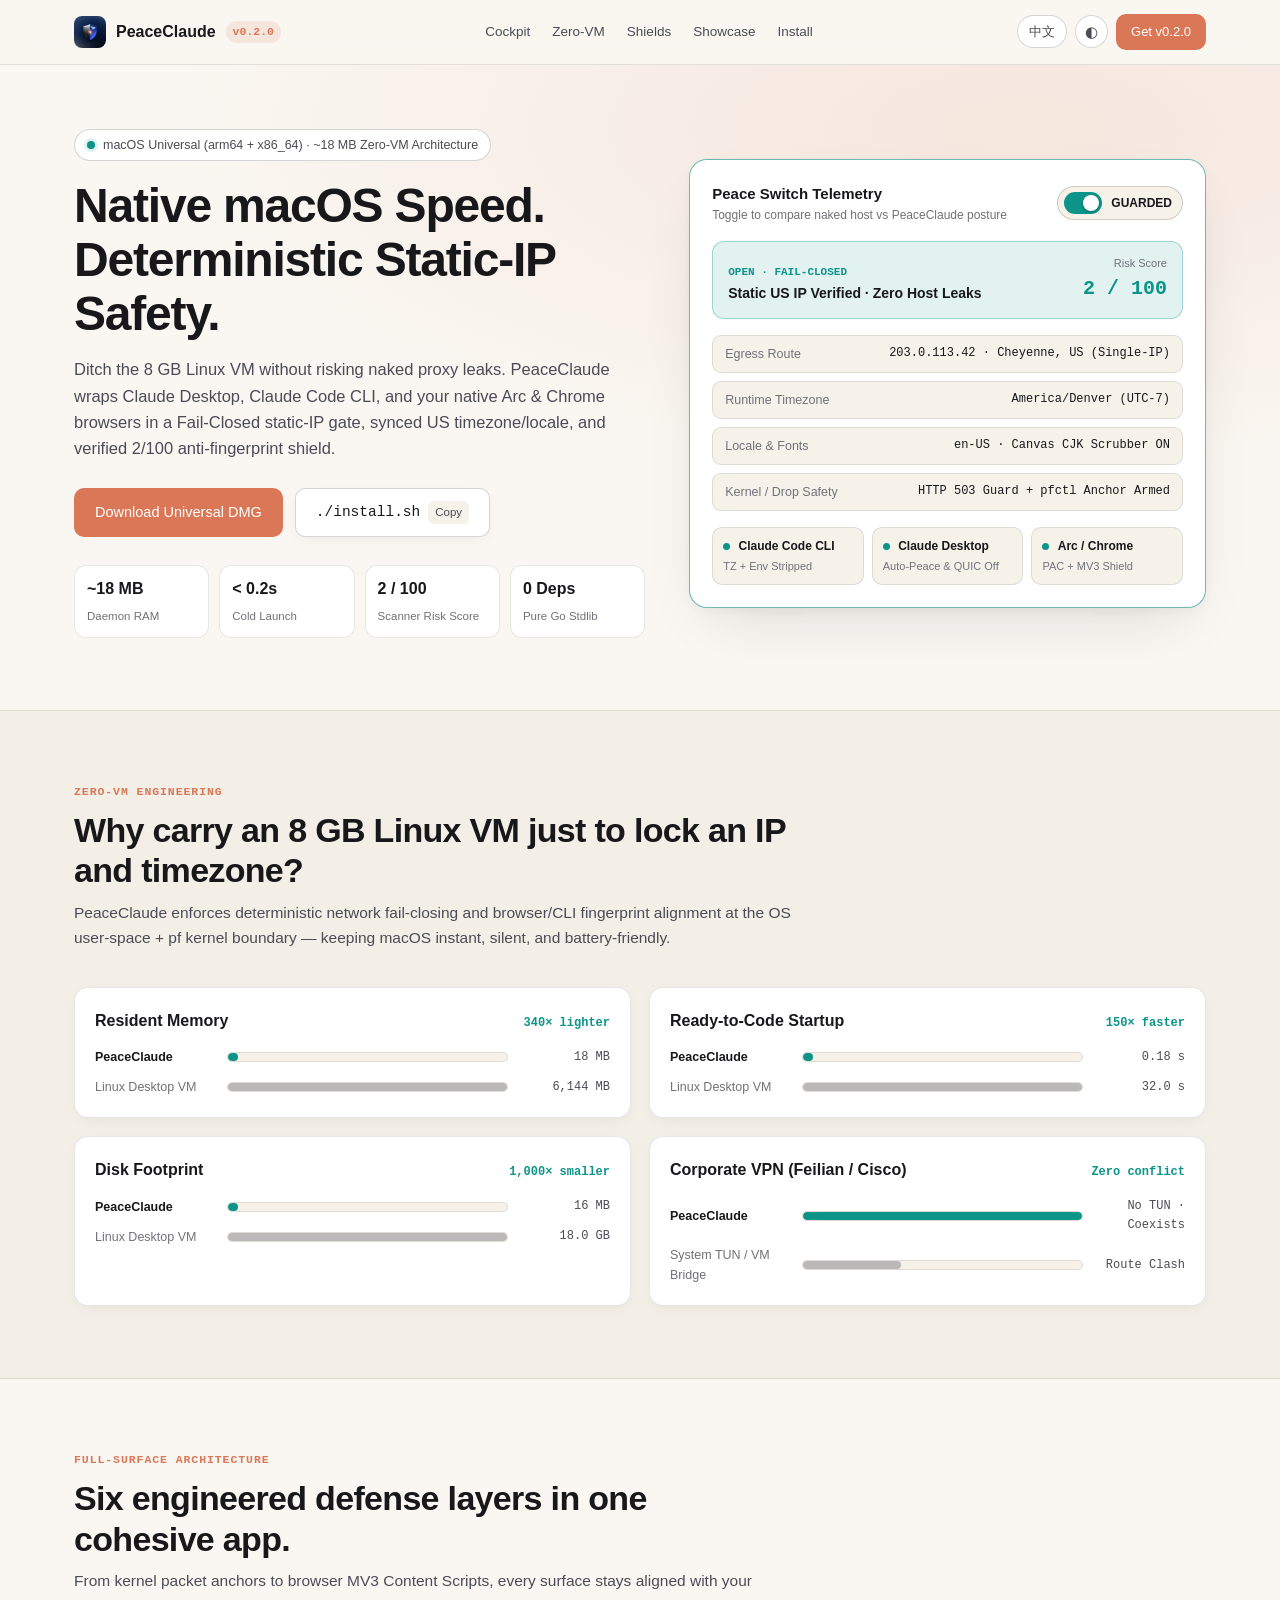
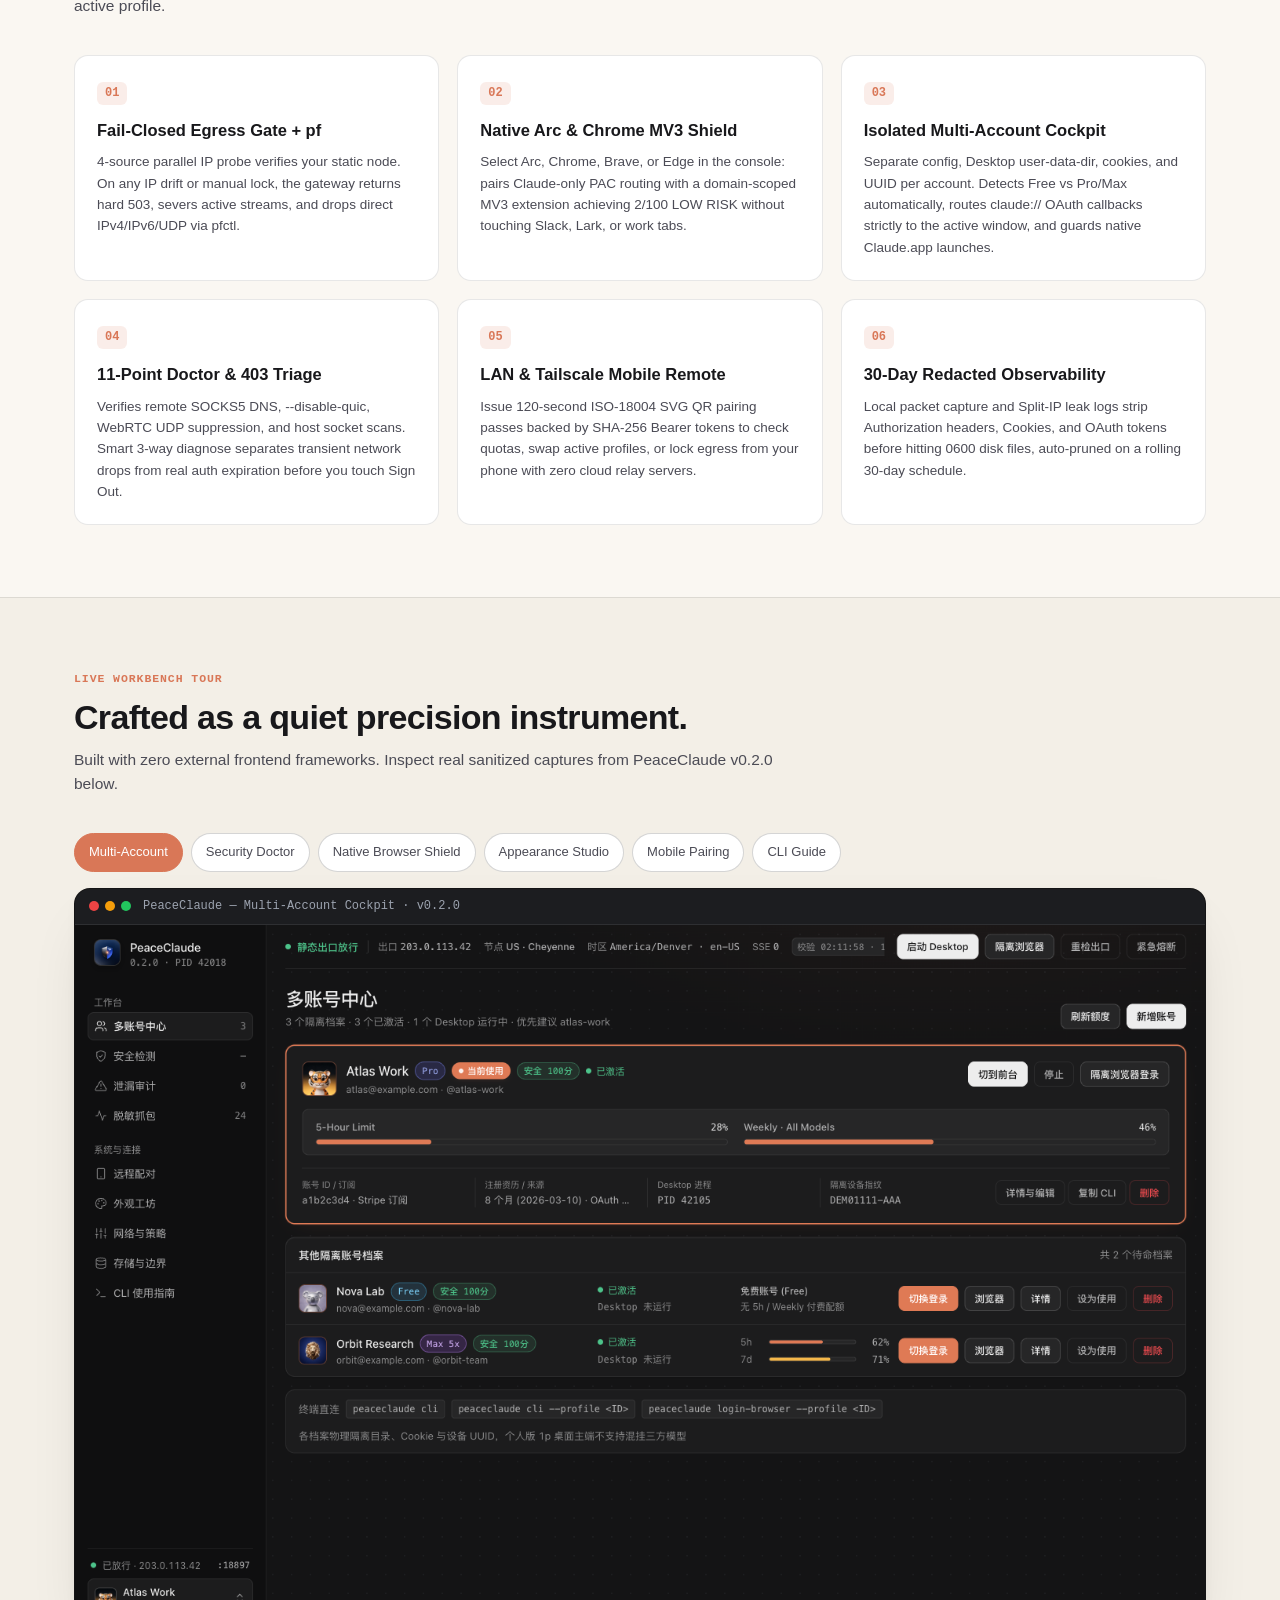
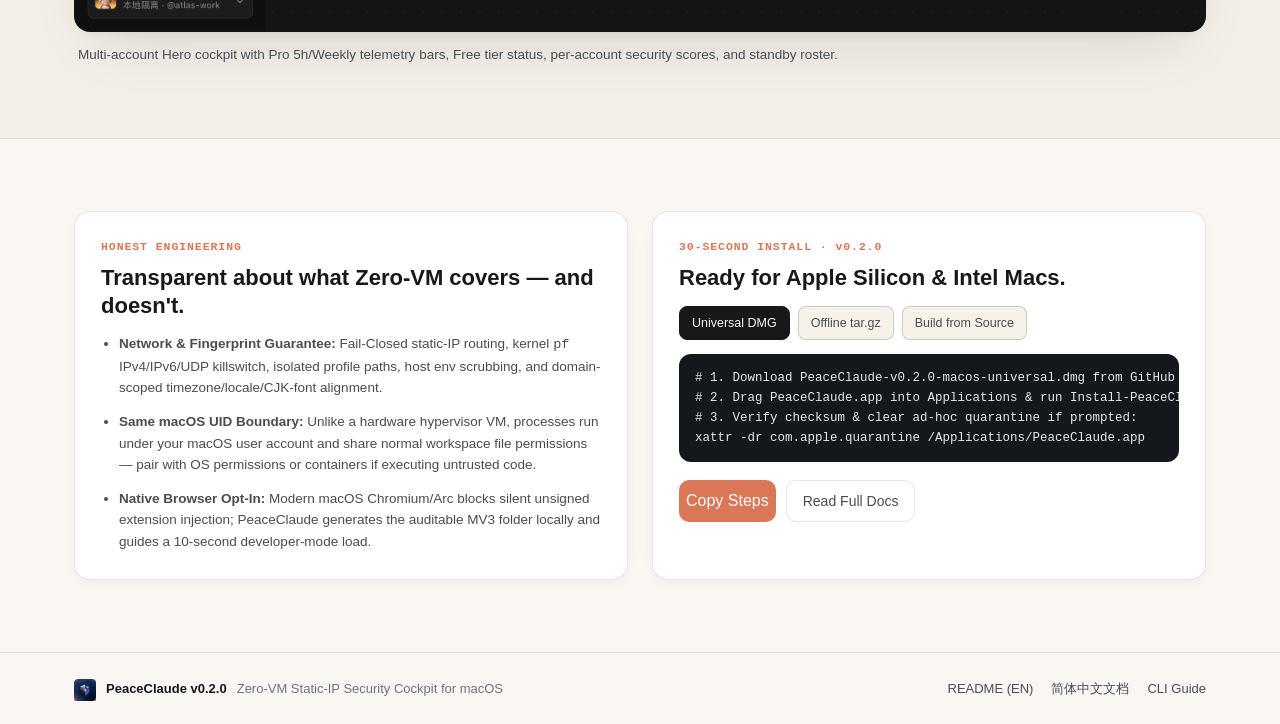
==== website/index.html @ b13344c7 "feat: add multi-select native browser MV3 shield, polish hero & doctor UX, bilingual README & origin" ====
<!doctype html>
<html lang="en" data-theme="light">
<head>
  <meta charset="utf-8" />
  <meta name="viewport" content="width=device-width, initial-scale=1.0" />
  <title>PeaceClaude — Zero-VM Static-IP Cockpit for Claude on macOS</title>
  <meta name="description" content="Zero-VM, Fail-Closed static-IP control cockpit for Claude Desktop, Claude Code CLI, and native Arc/Chrome browsers on macOS." />
  <link rel="icon" type="image/png" href="assets/peace-logo.png" />
  <link rel="stylesheet" href="styles.css" />
</head>
<body>
  <header class="site-header">
    <div class="container header-inner">
      <a class="brand" href="#top">
        <img src="assets/peace-logo.png" alt="PeaceClaude" class="brand-logo" width="32" height="32" />
        <span class="brand-name">PeaceClaude</span>
        <span class="brand-ver">v0.2.0</span>
      </a>

      <nav class="nav-links" aria-label="Primary">
        <a href="#switch-lab" data-i18n="nav_arch">Cockpit</a>
        <a href="#benchmark" data-i18n="nav_compare">Zero-VM</a>
        <a href="#surfaces" data-i18n="nav_surfaces">Shields</a>
        <a href="#showcase" data-i18n="nav_preview">Showcase</a>
        <a href="#download" data-i18n="nav_download">Install</a>
      </nav>

      <div class="header-actions">
        <button type="button" class="pill-btn" id="btn-lang-toggle" title="Switch language / 切换语言">
          <span id="lang-label">中文</span>
        </button>
        <button type="button" class="pill-btn icon-only" id="btn-theme-toggle" aria-label="Toggle theme" title="Toggle Light / Dark theme">
          <span id="theme-icon">◐</span>
        </button>
        <a class="btn btn-primary btn-sm" href="#download" data-i18n="cta_download_short">Get v0.2.0</a>
      </div>
    </div>
  </header>

  <main id="top">
    <!-- Hero + Interactive Peace Switch Simulator -->
    <section class="hero-section" id="switch-lab">
      <div class="container hero-grid">
        <div class="hero-copy">
          <div class="eyebrow-chip">
            <span class="pulse-dot"></span>
            <span data-i18n="hero_eyebrow">macOS Universal (arm64 + x86_64) · ~18 MB Zero-VM Architecture</span>
          </div>

          <h1 data-i18n="hero_title">Native macOS Speed.<br/>Deterministic Static-IP Safety.</h1>

          <p class="hero-lead" data-i18n="hero_lead">
            Ditch the 8 GB Linux VM without risking naked proxy leaks. PeaceClaude wraps Claude Desktop, Claude Code CLI, and your native Arc &amp; Chrome browsers in a Fail-Closed static-IP gate, synced US timezone/locale, and verified 2/100 anti-fingerprint shield.
          </p>

          <div class="hero-cta-row">
            <a class="btn btn-primary btn-lg" href="#download" data-i18n="hero_cta_primary">Download Universal DMG</a>
            <button type="button" class="btn btn-secondary btn-lg" id="btn-hero-copy">
              <code id="hero-copy-cmd">./install.sh</code>
              <span class="copy-tag" id="hero-copy-tag" data-i18n="copy_label">Copy</span>
            </button>
          </div>

          <div class="hero-metrics">
            <div class="metric-pill">
              <strong>~18 MB</strong>
              <span data-i18n="metric_ram">Daemon RAM</span>
            </div>
            <div class="metric-pill">
              <strong>&lt; 0.2s</strong>
              <span data-i18n="metric_boot">Cold Launch</span>
            </div>
            <div class="metric-pill">
              <strong>2 / 100</strong>
              <span data-i18n="metric_risk">Scanner Risk Score</span>
            </div>
            <div class="metric-pill">
              <strong>0 Deps</strong>
              <span data-i18n="metric_deps">Pure Go Stdlib</span>
            </div>
          </div>
        </div>

        <!-- Original Interactive Instrument: The Peace Switch Telemetry Deck -->
        <aside class="telemetry-deck" id="telemetry-deck" data-state="safe" aria-label="Interactive Isolation Telemetry Simulator">
          <div class="deck-top">
            <div>
              <div class="deck-title" data-i18n="deck_title">Peace Switch Telemetry</div>
              <div class="deck-sub" data-i18n="deck_sub">Toggle to compare naked host vs PeaceClaude posture</div>
            </div>
            <button type="button" class="peace-switch" id="peace-switch-btn" role="switch" aria-checked="true">
              <span class="switch-track"><span class="switch-thumb"></span></span>
              <span class="switch-text" id="switch-state-text">GUARDED</span>
            </button>
          </div>

          <div class="deck-verdict-banner" id="deck-verdict-banner">
            <div class="verdict-left">
              <span class="verdict-badge" id="deck-verdict-badge">OPEN · FAIL-CLOSED</span>
              <strong id="deck-verdict-headline">Static US IP Verified · Zero Host Leaks</strong>
            </div>
            <div class="verdict-score-wrap">
              <span class="verdict-score-label" data-i18n="deck_score_label">Risk Score</span>
              <span class="verdict-score" id="deck-risk-score">2 / 100</span>
            </div>
          </div>

          <div class="deck-rows">
            <div class="deck-row">
              <span class="dk" data-i18n="dk_egress">Egress Route</span>
              <code class="dv" id="dv-egress">203.0.113.42 · Cheyenne, US (Single-IP)</code>
            </div>
            <div class="deck-row">
              <span class="dk" data-i18n="dk_tz">Runtime Timezone</span>
              <code class="dv" id="dv-tz">America/Denver (UTC-7)</code>
            </div>
            <div class="deck-row">
              <span class="dk" data-i18n="dk_locale">Locale &amp; Fonts</span>
              <code class="dv" id="dv-locale">en-US · Canvas CJK Scrubber ON</code>
            </div>
            <div class="deck-row">
              <span class="dk" data-i18n="dk_kernel">Kernel / Drop Safety</span>
              <code class="dv" id="dv-kernel">HTTP 503 Guard + pfctl Anchor Armed</code>
            </div>
          </div>

          <div class="deck-surfaces">
            <div class="surface-chip" id="sc-cli">
              <span class="sc-dot"></span>
              <span>Claude Code CLI</span>
              <small id="sc-cli-note">TZ + Env Stripped</small>
            </div>
            <div class="surface-chip" id="sc-desktop">
              <span class="sc-dot"></span>
              <span>Claude Desktop</span>
              <small id="sc-desktop-note">Auto-Peace &amp; QUIC Off</small>
            </div>
            <div class="surface-chip" id="sc-browser">
              <span class="sc-dot"></span>
              <span>Arc / Chrome</span>
              <small id="sc-browser-note">PAC + MV3 Shield</small>
            </div>
          </div>
        </aside>
      </div>
    </section>

    <!-- Quantitative Zero-VM vs VM Comparison -->
    <section class="section alt-band" id="benchmark">
      <div class="container">
        <div class="section-head">
          <div class="section-kicker" data-i18n="cmp_kicker">ZERO-VM ENGINEERING</div>
          <h2 data-i18n="cmp_title">Why carry an 8 GB Linux VM just to lock an IP and timezone?</h2>
          <p data-i18n="cmp_desc">PeaceClaude enforces deterministic network fail-closing and browser/CLI fingerprint alignment at the OS user-space + pf kernel boundary — keeping macOS instant, silent, and battery-friendly.</p>
        </div>

        <div class="bench-grid">
          <div class="bench-card">
            <div class="bench-head">
              <strong data-i18n="b_ram_title">Resident Memory</strong>
              <span class="bench-delta">340× lighter</span>
            </div>
            <div class="bar-pair">
              <div class="bar-row">
                <span class="bar-lbl peace">PeaceClaude</span>
                <div class="bar-track"><div class="bar-fill peace" style="width: 3%"></div></div>
                <code class="bar-val">18 MB</code>
              </div>
              <div class="bar-row">
                <span class="bar-lbl vm" data-i18n="lbl_vm">Linux Desktop VM</span>
                <div class="bar-track"><div class="bar-fill vm" style="width: 100%"></div></div>
                <code class="bar-val">6,144 MB</code>
              </div>
            </div>
          </div>

          <div class="bench-card">
            <div class="bench-head">
              <strong data-i18n="b_boot_title">Ready-to-Code Startup</strong>
              <span class="bench-delta">150× faster</span>
            </div>
            <div class="bar-pair">
              <div class="bar-row">
                <span class="bar-lbl peace">PeaceClaude</span>
                <div class="bar-track"><div class="bar-fill peace" style="width: 2%"></div></div>
                <code class="bar-val">0.18 s</code>
              </div>
              <div class="bar-row">
                <span class="bar-lbl vm" data-i18n="lbl_vm">Linux Desktop VM</span>
                <div class="bar-track"><div class="bar-fill vm" style="width: 100%"></div></div>
                <code class="bar-val">32.0 s</code>
              </div>
            </div>
          </div>

          <div class="bench-card">
            <div class="bench-head">
              <strong data-i18n="b_disk_title">Disk Footprint</strong>
              <span class="bench-delta">1,000× smaller</span>
            </div>
            <div class="bar-pair">
              <div class="bar-row">
                <span class="bar-lbl peace">PeaceClaude</span>
                <div class="bar-track"><div class="bar-fill peace" style="width: 1.5%"></div></div>
                <code class="bar-val">16 MB</code>
              </div>
              <div class="bar-row">
                <span class="bar-lbl vm" data-i18n="lbl_vm">Linux Desktop VM</span>
                <div class="bar-track"><div class="bar-fill vm" style="width: 100%"></div></div>
                <code class="bar-val">18.0 GB</code>
              </div>
            </div>
          </div>

          <div class="bench-card">
            <div class="bench-head">
              <strong data-i18n="b_vpn_title">Corporate VPN (Feilian / Cisco)</strong>
              <span class="bench-delta">Zero conflict</span>
            </div>
            <div class="bar-pair">
              <div class="bar-row">
                <span class="bar-lbl peace">PeaceClaude</span>
                <div class="bar-track"><div class="bar-fill peace" style="width: 100%"></div></div>
                <code class="bar-val" data-i18n="val_no_tun">No TUN · Coexists</code>
              </div>
              <div class="bar-row">
                <span class="bar-lbl vm" data-i18n="lbl_tun">System TUN / VM Bridge</span>
                <div class="bar-track"><div class="bar-fill vm" style="width: 35%"></div></div>
                <code class="bar-val" data-i18n="val_conflict">Route Clash</code>
              </div>
            </div>
          </div>
        </div>
      </div>
    </section>

    <!-- 6-Card Bento Grid of Capabilities -->
    <section class="section" id="surfaces">
      <div class="container">
        <div class="section-head">
          <div class="section-kicker" data-i18n="bento_kicker">FULL-SURFACE ARCHITECTURE</div>
          <h2 data-i18n="bento_title">Six engineered defense layers in one cohesive app.</h2>
          <p data-i18n="bento_desc">From kernel packet anchors to browser MV3 Content Scripts, every surface stays aligned with your active profile.</p>
        </div>

        <div class="bento-grid">
          <article class="bento-card">
            <span class="bento-num">01</span>
            <h3 data-i18n="f1_t">Fail-Closed Egress Gate + pf</h3>
            <p data-i18n="f1_d">4-source parallel IP probe verifies your static node. On any IP drift or manual lock, the gateway returns hard 503, severs active streams, and drops direct IPv4/IPv6/UDP via pfctl.</p>
          </article>

          <article class="bento-card">
            <span class="bento-num">02</span>
            <h3 data-i18n="f2_t">Native Arc &amp; Chrome MV3 Shield</h3>
            <p data-i18n="f2_d">Select Arc, Chrome, Brave, or Edge in the console: pairs Claude-only PAC routing with a domain-scoped MV3 extension achieving 2/100 LOW RISK without touching Slack, Lark, or work tabs.</p>
          </article>

          <article class="bento-card">
            <span class="bento-num">03</span>
            <h3 data-i18n="f3_t">Isolated Multi-Account Cockpit</h3>
            <p data-i18n="f3_d">Separate config, Desktop user-data-dir, cookies, and UUID per account. Detects Free vs Pro/Max automatically, routes claude:// OAuth callbacks strictly to the active window, and guards native Claude.app launches.</p>
          </article>

          <article class="bento-card">
            <span class="bento-num">04</span>
            <h3 data-i18n="f4_t">11-Point Doctor &amp; 403 Triage</h3>
            <p data-i18n="f4_d">Verifies remote SOCKS5 DNS, --disable-quic, WebRTC UDP suppression, and host socket scans. Smart 3-way diagnose separates transient network drops from real auth expiration before you touch Sign Out.</p>
          </article>

          <article class="bento-card">
            <span class="bento-num">05</span>
            <h3 data-i18n="f5_t">LAN &amp; Tailscale Mobile Remote</h3>
            <p data-i18n="f5_d">Issue 120-second ISO-18004 SVG QR pairing passes backed by SHA-256 Bearer tokens to check quotas, swap active profiles, or lock egress from your phone with zero cloud relay servers.</p>
          </article>

          <article class="bento-card">
            <span class="bento-num">06</span>
            <h3 data-i18n="f6_t">30-Day Redacted Observability</h3>
            <p data-i18n="f6_d">Local packet capture and Split-IP leak logs strip Authorization headers, Cookies, and OAuth tokens before hitting 0600 disk files, auto-pruned on a rolling 30-day schedule.</p>
          </article>
        </div>
      </div>
    </section>

    <!-- Interactive Workbench Showcase -->
    <section class="section alt-band" id="showcase">
      <div class="container">
        <div class="section-head">
          <div class="section-kicker" data-i18n="show_kicker">LIVE WORKBENCH TOUR</div>
          <h2 data-i18n="show_title">Crafted as a quiet precision instrument.</h2>
          <p data-i18n="show_desc">Built with zero external frontend frameworks. Inspect real sanitized captures from PeaceClaude v0.2.0 below.</p>
        </div>

        <div class="showcase-shell">
          <div class="showcase-tabs" id="showcase-tabs" role="tablist">
            <button type="button" class="sc-tab active" data-shot="accounts-overview.png" data-i18n="tab_acc" data-caption-en="Multi-account Hero cockpit with Pro 5h/Weekly telemetry bars, Free tier status, per-account security scores, and standby roster." data-caption-zh="三段式多账号焦点工作台：Pro 5h/Weekly 双列配额、Free 清晰提示、单账号安全得分与一键切号。">Multi-Account</button>
            <button type="button" class="sc-tab" data-shot="security-doctor.png" data-i18n="tab_sec" data-caption-en="11/11 Security Doctor with live ring score, zero-clutter passed checks, browser fingerprint audit, and 1-click remediation." data-caption-zh="11/11 全链路安全体检：实时评分环、精简无冗余的通过项、浏览器指纹自检与 403 三分诊。">Security Doctor</button>
            <button type="button" class="sc-tab" data-shot="native-browser-shield.png" data-i18n="tab_nb" data-caption-en="Multi-select native browser protection combining Claude-only PAC with domain-scoped MV3 Identity Shield detection." data-caption-zh="原生浏览器多选护航：结合仅分流 Claude 的系统 PAC 与域名定向 MV3 护航扩展实时状态扫描。">Native Browser Shield</button>
            <button type="button" class="sc-tab" data-shot="appearance-studio.png" data-i18n="tab_app" data-caption-en="Appearance Studio with 6 light + 6 dark curated palettes, live miniature console stage, and custom accent pickers." data-caption-zh="外观工坊：浅深共 12 套原创调色板、实时微缩画布与字体尺度微调。">Appearance Studio</button>
            <button type="button" class="sc-tab" data-shot="remote-pair.png" data-i18n="tab_rem" data-caption-en="LAN / Tailscale mobile pairing pass with 120s countdown and instant device revocation." data-caption-zh="零云端中继的局域网 / Tailscale 手机扫码配对通行证，带 120 秒倒计时与随手踢除。">Mobile Pairing</button>
            <button type="button" class="sc-tab" data-shot="cli-guide.png" data-i18n="tab_cli" data-caption-en="Built-in categorized CLI launcher &amp; safety command cheatsheet with 1-click clipboard copy." data-caption-zh="内置四分类 CLI 终端命令速查与 PAC 安全提示，任意指令一键复制。">CLI Guide</button>
          </div>

          <div class="window-frame">
            <div class="window-chrome">
              <span class="win-dots"><i></i><i></i><i></i></span>
              <span class="win-title mono">PeaceClaude — Multi-Account Cockpit · v0.2.0</span>
            </div>
            <img id="showcase-img" src="assets/accounts-overview.png" alt="PeaceClaude Workbench Screenshot" class="showcase-img" />
          </div>
          <p class="showcase-caption" id="showcase-caption">Multi-account Hero cockpit with Pro 5h/Weekly telemetry bars, Free tier status, per-account security scores, and standby roster.</p>
        </div>
      </div>
    </section>

    <!-- Honest Boundaries + 30s Install -->
    <section class="section" id="download">
      <div class="container download-grid">
        <div class="boundary-card">
          <div class="section-kicker" data-i18n="bnd_kicker">HONEST ENGINEERING</div>
          <h2 data-i18n="bnd_title">Transparent about what Zero-VM covers — and doesn't.</h2>
          <ul class="boundary-list">
            <li data-i18n="bnd_1"><strong>Network &amp; Fingerprint Guarantee:</strong> Fail-Closed static-IP routing, kernel <code>pf</code> IPv4/IPv6/UDP killswitch, isolated profile paths, host env scrubbing, and domain-scoped timezone/locale/CJK-font alignment.</li>
            <li data-i18n="bnd_2"><strong>Same macOS UID Boundary:</strong> Unlike a hardware hypervisor VM, processes run under your macOS user account and share normal workspace file permissions — pair with OS permissions or containers if executing untrusted code.</li>
            <li data-i18n="bnd_3"><strong>Native Browser Opt-In:</strong> Modern macOS Chromium/Arc blocks silent unsigned extension injection; PeaceClaude generates the auditable MV3 folder locally and guides a 10-second developer-mode load.</li>
          </ul>
        </div>

        <div class="install-card">
          <div class="section-kicker" data-i18n="ins_kicker">30-SECOND INSTALL · v0.2.0</div>
          <h2 data-i18n="ins_title">Ready for Apple Silicon &amp; Intel Macs.</h2>

          <div class="install-tabs" id="install-tabs">
            <button type="button" class="ins-tab active" data-mode="dmg">Universal DMG</button>
            <button type="button" class="ins-tab" data-mode="tar">Offline tar.gz</button>
            <button type="button" class="ins-tab" data-mode="src">Build from Source</button>
          </div>

          <pre class="install-code" id="install-code"><code># 1. Download PeaceClaude-v0.2.0-macos-universal.dmg from GitHub Releases
# 2. Drag PeaceClaude.app into Applications &amp; run Install-PeaceClaude-CLI.command
# 3. Verify checksum &amp; clear ad-hoc quarantine if prompted:
xattr -dr com.apple.quarantine /Applications/PeaceClaude.app</code></pre>

          <div class="install-foot">
            <button type="button" class="btn btn-primary" id="btn-copy-install" data-i18n="ins_copy">Copy Steps</button>
            <a class="btn btn-ghost" href="../README.md" data-i18n="ins_docs">Read Full Docs</a>
          </div>
        </div>
      </div>
    </section>
  </main>

  <footer class="site-footer">
    <div class="container footer-inner">
      <div class="footer-brand">
        <img src="assets/peace-logo.png" alt="" width="22" height="22" />
        <span>PeaceClaude v0.2.0</span>
        <span class="muted" data-i18n="foot_note">Zero-VM Static-IP Security Cockpit for macOS</span>
      </div>
      <div class="footer-links">
        <a href="../README.md">README (EN)</a>
        <a href="../README.zh-CN.md">简体中文文档</a>
        <a href="../docs/CLI_GUIDE.md">CLI Guide</a>
      </div>
    </div>
  </footer>

  <script src="app.js"></script>
</body>
</html>
---- website/styles.css ----
:root,
[data-theme="light"] {
  --bg: #FAF7F2;
  --bg-alt: #F3EFE7;
  --surface: #FFFFFF;
  --surface-sub: #F6F2EA;
  --border: rgba(24, 24, 27, 0.10);
  --border-strong: rgba(24, 24, 27, 0.18);
  --text: #18181B;
  --text-sec: #4B4B55;
  --muted: #71717A;
  --accent: #D97757;
  --accent-hover: #C66242;
  --accent-soft: rgba(217, 119, 87, 0.13);
  --green: #0D9488;
  --green-soft: rgba(13, 148, 136, 0.12);
  --red: #DC2626;
  --red-soft: rgba(220, 38, 38, 0.11);
  --shadow-lg: 0 24px 60px -24px rgba(24, 24, 27, 0.16), 0 4px 14px -4px rgba(24, 24, 27, 0.06);
  --shadow-sm: 0 4px 16px -6px rgba(24, 24, 27, 0.09);
}

[data-theme="dark"] {
  --bg: #0F1317;
  --bg-alt: #14191F;
  --surface: #181E25;
  --surface-sub: #1E262F;
  --border: rgba(255, 255, 255, 0.09);
  --border-strong: rgba(255, 255, 255, 0.18);
  --text: #F1F5F9;
  --text-sec: #CBD5E1;
  --muted: #94A3B8;
  --accent: #E07A55;
  --accent-hover: #EA8D6A;
  --accent-soft: rgba(224, 122, 85, 0.16);
  --green: #34D399;
  --green-soft: rgba(52, 211, 153, 0.14);
  --red: #F87171;
  --red-soft: rgba(248, 113, 113, 0.14);
  --shadow-lg: 0 28px 64px -24px rgba(0, 0, 0, 0.65);
  --shadow-sm: 0 4px 18px -6px rgba(0, 0, 0, 0.45);
}

*, *::before, *::after { box-sizing: border-box; }
html { scroll-behavior: smooth; }
body {
  margin: 0;
  background: var(--bg);
  color: var(--text);
  font-family: -apple-system, BlinkMacSystemFont, "SF Pro Text", "PingFang SC", "Segoe UI", sans-serif;
  line-height: 1.6;
  -webkit-font-smoothing: antialiased;
  transition: background-color 220ms ease, color 220ms ease;
}

code, pre, .mono {
  font-family: ui-monospace, "SF Mono", Menlo, Consolas, monospace;
  font-variant-numeric: tabular-nums;
}

.container {
  max-width: 1180px;
  margin: 0 auto;
  padding: 0 24px;
}

/* Header */
.site-header {
  position: sticky;
  top: 0;
  z-index: 40;
  background: color-mix(in srgb, var(--bg) 86%, transparent);
  backdrop-filter: blur(14px);
  -webkit-backdrop-filter: blur(14px);
  border-bottom: 1px solid var(--border);
}
.header-inner {
  height: 64px;
  display: flex;
  align-items: center;
  justify-content: space-between;
  gap: 16px;
}
.brand {
  display: inline-flex;
  align-items: center;
  gap: 10px;
  text-decoration: none;
  color: var(--text);
  font-weight: 600;
  font-size: 16px;
}
.brand-logo { border-radius: 8px; display: block; }
.brand-ver {
  font-family: ui-monospace, "SF Mono", Menlo, monospace;
  font-size: 11.5px;
  padding: 2px 7px;
  border-radius: 999px;
  background: var(--accent-soft);
  color: var(--accent);
}
.nav-links {
  display: flex;
  align-items: center;
  gap: 22px;
}
.nav-links a {
  text-decoration: none;
  color: var(--text-sec);
  font-size: 13.5px;
  font-weight: 500;
  transition: color 140ms ease;
}
.nav-links a:hover { color: var(--text); }
.header-actions {
  display: flex;
  align-items: center;
  gap: 8px;
}

/* Buttons */
.btn {
  display: inline-flex;
  align-items: center;
  justify-content: center;
  gap: 8px;
  white-space: nowrap;
  flex-shrink: 0;
  border-radius: 10px;
  font-weight: 500;
  text-decoration: none;
  cursor: pointer;
  border: 1px solid transparent;
  font: inherit;
  transition: transform 140ms ease, background-color 140ms ease, border-color 140ms ease, filter 140ms ease;
}
.btn:active { transform: translateY(1px); }
.btn-sm { padding: 7px 14px; font-size: 13px; }
.btn-lg { padding: 12px 20px; font-size: 14.5px; }
.btn-primary { background: var(--accent); color: #fff; }
.btn-primary:hover { background: var(--accent-hover); }
.btn-secondary {
  background: var(--surface);
  color: var(--text);
  border-color: var(--border-strong);
  box-shadow: var(--shadow-sm);
}
.btn-secondary:hover { border-color: var(--accent); }
.btn-ghost { background: transparent; color: var(--text-sec); border-color: var(--border); padding: 9px 16px; font-size: 14px; }
.btn-ghost:hover { color: var(--text); border-color: var(--border-strong); }

.pill-btn {
  height: 33px;
  padding: 0 11px;
  border-radius: 999px;
  border: 1px solid var(--border-strong);
  background: var(--surface);
  color: var(--text-sec);
  font: inherit;
  font-size: 12.5px;
  font-weight: 500;
  cursor: pointer;
  display: inline-flex;
  align-items: center;
  justify-content: center;
}
.pill-btn:hover { color: var(--text); border-color: var(--accent); }
.pill-btn.icon-only { width: 33px; padding: 0; font-size: 15px; }

.copy-tag {
  font-size: 11.5px;
  padding: 2px 7px;
  border-radius: 6px;
  background: var(--surface-sub);
  color: var(--text-sec);
}

/* Hero Section */
.hero-section {
  padding: 64px 0 72px;
  background: radial-gradient(ellipse 70% 55% at 80% 10%, var(--accent-soft), transparent);
}
.hero-grid {
  display: grid;
  grid-template-columns: minmax(0, 1.05fr) minmax(0, 0.95fr);
  gap: 44px;
  align-items: center;
}
.eyebrow-chip {
  display: inline-flex;
  align-items: center;
  gap: 8px;
  padding: 5px 12px;
  border-radius: 999px;
  background: var(--surface);
  border: 1px solid var(--border-strong);
  font-size: 12.5px;
  color: var(--text-sec);
  margin-bottom: 18px;
}
.pulse-dot {
  width: 8px;
  height: 8px;
  border-radius: 50%;
  background: var(--green);
  box-shadow: 0 0 0 3px var(--green-soft);
}
.hero-copy h1 {
  margin: 0 0 16px;
  font-size: clamp(32px, 4.2vw, 48px);
  line-height: 1.12;
  letter-spacing: -0.025em;
  font-weight: 700;
}
.hero-lead {
  margin: 0 0 26px;
  font-size: 16.5px;
  color: var(--text-sec);
  max-width: 560px;
}
.hero-cta-row {
  display: flex;
  flex-wrap: wrap;
  gap: 12px;
  margin-bottom: 28px;
}
.hero-metrics {
  display: grid;
  grid-template-columns: repeat(4, minmax(0, 1fr));
  gap: 10px;
}
.metric-pill {
  padding: 10px 12px;
  border-radius: 12px;
  background: var(--surface);
  border: 1px solid var(--border);
}
.metric-pill strong {
  display: block;
  font-size: 16px;
  font-weight: 700;
  font-variant-numeric: tabular-nums;
}
.metric-pill span {
  font-size: 11.5px;
  color: var(--muted);
}

/* Telemetry Deck Simulator */
.telemetry-deck {
  background: var(--surface);
  border: 1.5px solid var(--border-strong);
  border-radius: 18px;
  padding: 22px;
  box-shadow: var(--shadow-lg);
  display: flex;
  flex-direction: column;
  gap: 16px;
  transition: border-color 220ms ease;
}
.telemetry-deck[data-state="safe"] {
  border-color: color-mix(in srgb, var(--green) 55%, var(--border));
}
.telemetry-deck[data-state="risk"] {
  border-color: color-mix(in srgb, var(--red) 60%, var(--border));
}
.deck-top {
  display: flex;
  justify-content: space-between;
  align-items: center;
  gap: 12px;
}
.deck-title { font-weight: 600; font-size: 15px; }
.deck-sub { font-size: 12px; color: var(--muted); }

.peace-switch {
  display: inline-flex;
  align-items: center;
  gap: 9px;
  padding: 5px 10px 5px 6px;
  border-radius: 999px;
  border: 1px solid var(--border-strong);
  background: var(--surface-sub);
  cursor: pointer;
  color: var(--text);
  font: inherit;
  font-size: 12px;
  font-weight: 600;
  white-space: nowrap;
  flex-shrink: 0;
}
.switch-track {
  width: 38px;
  height: 22px;
  border-radius: 999px;
  background: var(--green);
  position: relative;
  transition: background-color 200ms ease;
}
.telemetry-deck[data-state="risk"] .switch-track {
  background: var(--red);
}
.switch-thumb {
  position: absolute;
  top: 3px;
  left: 19px;
  width: 16px;
  height: 16px;
  border-radius: 50%;
  background: #fff;
  transition: left 200ms ease;
  box-shadow: 0 1px 3px rgba(0, 0, 0, 0.25);
}
.telemetry-deck[data-state="risk"] .switch-thumb {
  left: 3px;
}

.deck-verdict-banner {
  display: flex;
  justify-content: space-between;
  align-items: center;
  gap: 12px;
  padding: 13px 15px;
  border-radius: 12px;
  background: var(--green-soft);
  border: 1px solid color-mix(in srgb, var(--green) 32%, transparent);
  transition: background-color 200ms ease, border-color 200ms ease;
}
.telemetry-deck[data-state="risk"] .deck-verdict-banner {
  background: var(--red-soft);
  border-color: color-mix(in srgb, var(--red) 35%, transparent);
}
.verdict-badge {
  display: inline-block;
  font-family: ui-monospace, "SF Mono", Menlo, monospace;
  font-size: 11px;
  font-weight: 600;
  color: var(--green);
  margin-bottom: 2px;
}
.telemetry-deck[data-state="risk"] .verdict-badge { color: var(--red); }
.verdict-left strong { display: block; font-size: 14px; line-height: 1.3; }
.verdict-score-wrap { text-align: right; flex-shrink: 0; }
.verdict-score-label { display: block; font-size: 11px; color: var(--muted); }
.verdict-score {
  font-family: ui-monospace, "SF Mono", Menlo, monospace;
  font-size: 20px;
  font-weight: 700;
  color: var(--green);
}
.telemetry-deck[data-state="risk"] .verdict-score { color: var(--red); }

.deck-rows {
  display: flex;
  flex-direction: column;
  gap: 8px;
}
.deck-row {
  display: flex;
  justify-content: space-between;
  align-items: center;
  gap: 12px;
  padding: 8px 12px;
  border-radius: 9px;
  background: var(--surface-sub);
  border: 1px solid var(--border);
  font-size: 12.5px;
}
.dk { color: var(--muted); white-space: nowrap; }
.dv { color: var(--text); font-size: 12px; text-align: right; }

.deck-surfaces {
  display: grid;
  grid-template-columns: repeat(3, minmax(0, 1fr));
  gap: 8px;
}
.surface-chip {
  padding: 9px 10px;
  border-radius: 10px;
  background: var(--surface-sub);
  border: 1px solid var(--border);
  font-size: 12px;
}
.surface-chip .sc-dot {
  display: inline-block;
  width: 7px;
  height: 7px;
  border-radius: 50%;
  background: var(--green);
  margin-right: 5px;
}
.telemetry-deck[data-state="risk"] .surface-chip .sc-dot { background: var(--red); }
.surface-chip span { font-weight: 600; }
.surface-chip small { display: block; color: var(--muted); font-size: 11px; margin-top: 2px; }

/* Sections & Benchmarks */
.section { padding: 72px 0; }
.alt-band { background: var(--bg-alt); border-top: 1px solid var(--border); border-bottom: 1px solid var(--border); }
.section-head { max-width: 720px; margin-bottom: 36px; }
.section-kicker {
  font-family: ui-monospace, "SF Mono", Menlo, monospace;
  font-size: 11.5px;
  font-weight: 600;
  letter-spacing: 0.08em;
  color: var(--accent);
  margin-bottom: 8px;
}
.section-head h2 {
  margin: 0 0 10px;
  font-size: clamp(24px, 3vw, 34px);
  line-height: 1.2;
  letter-spacing: -0.02em;
}
.section-head p { margin: 0; font-size: 15.5px; color: var(--text-sec); }

.bench-grid {
  display: grid;
  grid-template-columns: repeat(2, minmax(0, 1fr));
  gap: 18px;
}
.bench-card {
  background: var(--surface);
  border: 1px solid var(--border);
  border-radius: 14px;
  padding: 20px;
  box-shadow: var(--shadow-sm);
}
.bench-head {
  display: flex;
  justify-content: space-between;
  align-items: baseline;
  margin-bottom: 14px;
}
.bench-delta {
  font-family: ui-monospace, "SF Mono", Menlo, monospace;
  font-size: 12px;
  color: var(--green);
  font-weight: 600;
}
.bar-pair { display: flex; flex-direction: column; gap: 10px; }
.bar-row {
  display: grid;
  grid-template-columns: 122px minmax(0, 1fr) 92px;
  align-items: center;
  gap: 10px;
  font-size: 12.5px;
}
.bar-lbl.peace { font-weight: 600; color: var(--text); }
.bar-lbl.vm { color: var(--muted); }
.bar-track {
  height: 10px;
  border-radius: 999px;
  background: var(--surface-sub);
  overflow: hidden;
  border: 1px solid var(--border);
}
.bar-fill { height: 100%; border-radius: 999px; }
.bar-fill.peace { background: var(--green); min-width: 10px; }
.bar-fill.vm { background: var(--muted); opacity: 0.45; }
.bar-val { text-align: right; font-size: 12px; color: var(--text-sec); }

/* Bento Grid */
.bento-grid {
  display: grid;
  grid-template-columns: repeat(3, minmax(0, 1fr));
  gap: 18px;
}
.bento-card {
  background: var(--surface);
  border: 1px solid var(--border);
  border-radius: 14px;
  padding: 22px;
  transition: transform 160ms ease, border-color 160ms ease;
}
.bento-card:hover { transform: translateY(-2px); border-color: var(--accent); }
.bento-num {
  display: inline-block;
  font-family: ui-monospace, "SF Mono", Menlo, monospace;
  font-size: 12px;
  font-weight: 600;
  color: var(--accent);
  background: var(--accent-soft);
  padding: 2px 8px;
  border-radius: 6px;
  margin-bottom: 12px;
}
.bento-card h3 { margin: 0 0 8px; font-size: 16.5px; }
.bento-card p { margin: 0; font-size: 13.5px; color: var(--text-sec); line-height: 1.58; }

/* Interactive Showcase */
.showcase-tabs {
  display: flex;
  flex-wrap: wrap;
  gap: 8px;
  margin-bottom: 16px;
}
.sc-tab {
  padding: 8px 14px;
  border-radius: 999px;
  border: 1px solid var(--border-strong);
  background: var(--surface);
  color: var(--text-sec);
  font: inherit;
  font-size: 13px;
  font-weight: 500;
  cursor: pointer;
}
.sc-tab.active {
  background: var(--accent);
  border-color: var(--accent);
  color: #fff;
}
.window-frame {
  border-radius: 16px;
  overflow: hidden;
  border: 1px solid var(--border-strong);
  background: #141415;
  box-shadow: var(--shadow-lg);
}
.window-chrome {
  height: 36px;
  padding: 0 14px;
  background: #1c1d20;
  border-bottom: 1px solid rgba(255, 255, 255, 0.08);
  display: flex;
  align-items: center;
  gap: 12px;
}
.win-dots { display: inline-flex; gap: 6px; }
.win-dots i { width: 10px; height: 10px; border-radius: 50%; display: block; background: #4b5563; }
.win-dots i:nth-child(1) { background: #ef4444; }
.win-dots i:nth-child(2) { background: #f59e0b; }
.win-dots i:nth-child(3) { background: #22c55e; }
.win-title { font-size: 12px; color: #9ca3af; }
.showcase-img {
  width: 100%;
  display: block;
  height: auto;
}
.showcase-caption {
  margin: 12px 4px 0;
  font-size: 13.5px;
  color: var(--text-sec);
}

/* Boundaries & Download */
.download-grid {
  display: grid;
  grid-template-columns: minmax(0, 1fr) minmax(0, 1fr);
  gap: 24px;
  align-items: stretch;
}
.boundary-card, .install-card {
  background: var(--surface);
  border: 1px solid var(--border);
  border-radius: 16px;
  padding: 26px;
  box-shadow: var(--shadow-sm);
}
.boundary-card h2, .install-card h2 {
  margin: 0 0 14px;
  font-size: 22px;
  line-height: 1.25;
}
.boundary-list {
  margin: 0;
  padding-left: 18px;
  display: flex;
  flex-direction: column;
  gap: 12px;
  font-size: 13.5px;
  color: var(--text-sec);
}
.install-tabs {
  display: flex;
  gap: 8px;
  margin-bottom: 14px;
}
.ins-tab {
  padding: 6px 12px;
  border-radius: 8px;
  border: 1px solid var(--border-strong);
  background: var(--surface-sub);
  color: var(--text-sec);
  font: inherit;
  font-size: 12.5px;
  font-weight: 500;
  cursor: pointer;
}
.ins-tab.active {
  background: var(--text);
  color: var(--bg);
  border-color: var(--text);
}
.install-code {
  margin: 0 0 18px;
  padding: 14px 16px;
  border-radius: 12px;
  background: #14171c;
  color: #e5e7eb;
  font-size: 12.5px;
  line-height: 1.6;
  overflow-x: auto;
}
.install-foot {
  display: flex;
  flex-wrap: wrap;
  gap: 10px;
}

/* Footer */
.site-footer {
  border-top: 1px solid var(--border);
  padding: 26px 0;
  font-size: 13px;
}
.footer-inner {
  display: flex;
  justify-content: space-between;
  align-items: center;
  flex-wrap: wrap;
  gap: 14px;
}
.footer-brand { display: inline-flex; align-items: center; gap: 10px; font-weight: 600; }
.footer-brand .muted { font-weight: 400; color: var(--muted); }
.footer-links { display: flex; gap: 18px; }
.footer-links a { color: var(--text-sec); text-decoration: none; }
.footer-links a:hover { color: var(--accent); }

@media (max-width: 980px) {
  .hero-grid, .bench-grid, .download-grid { grid-template-columns: 1fr; }
  .bento-grid { grid-template-columns: repeat(2, minmax(0, 1fr)); }
  .nav-links { display: none; }
}
@media (max-width: 640px) {
  .brand-ver { display: none; }
  .hero-metrics { grid-template-columns: repeat(2, minmax(0, 1fr)); }
  .deck-surfaces, .bento-grid { grid-template-columns: 1fr; }
  .bar-row { grid-template-columns: 96px minmax(0, 1fr) 78px; }
}
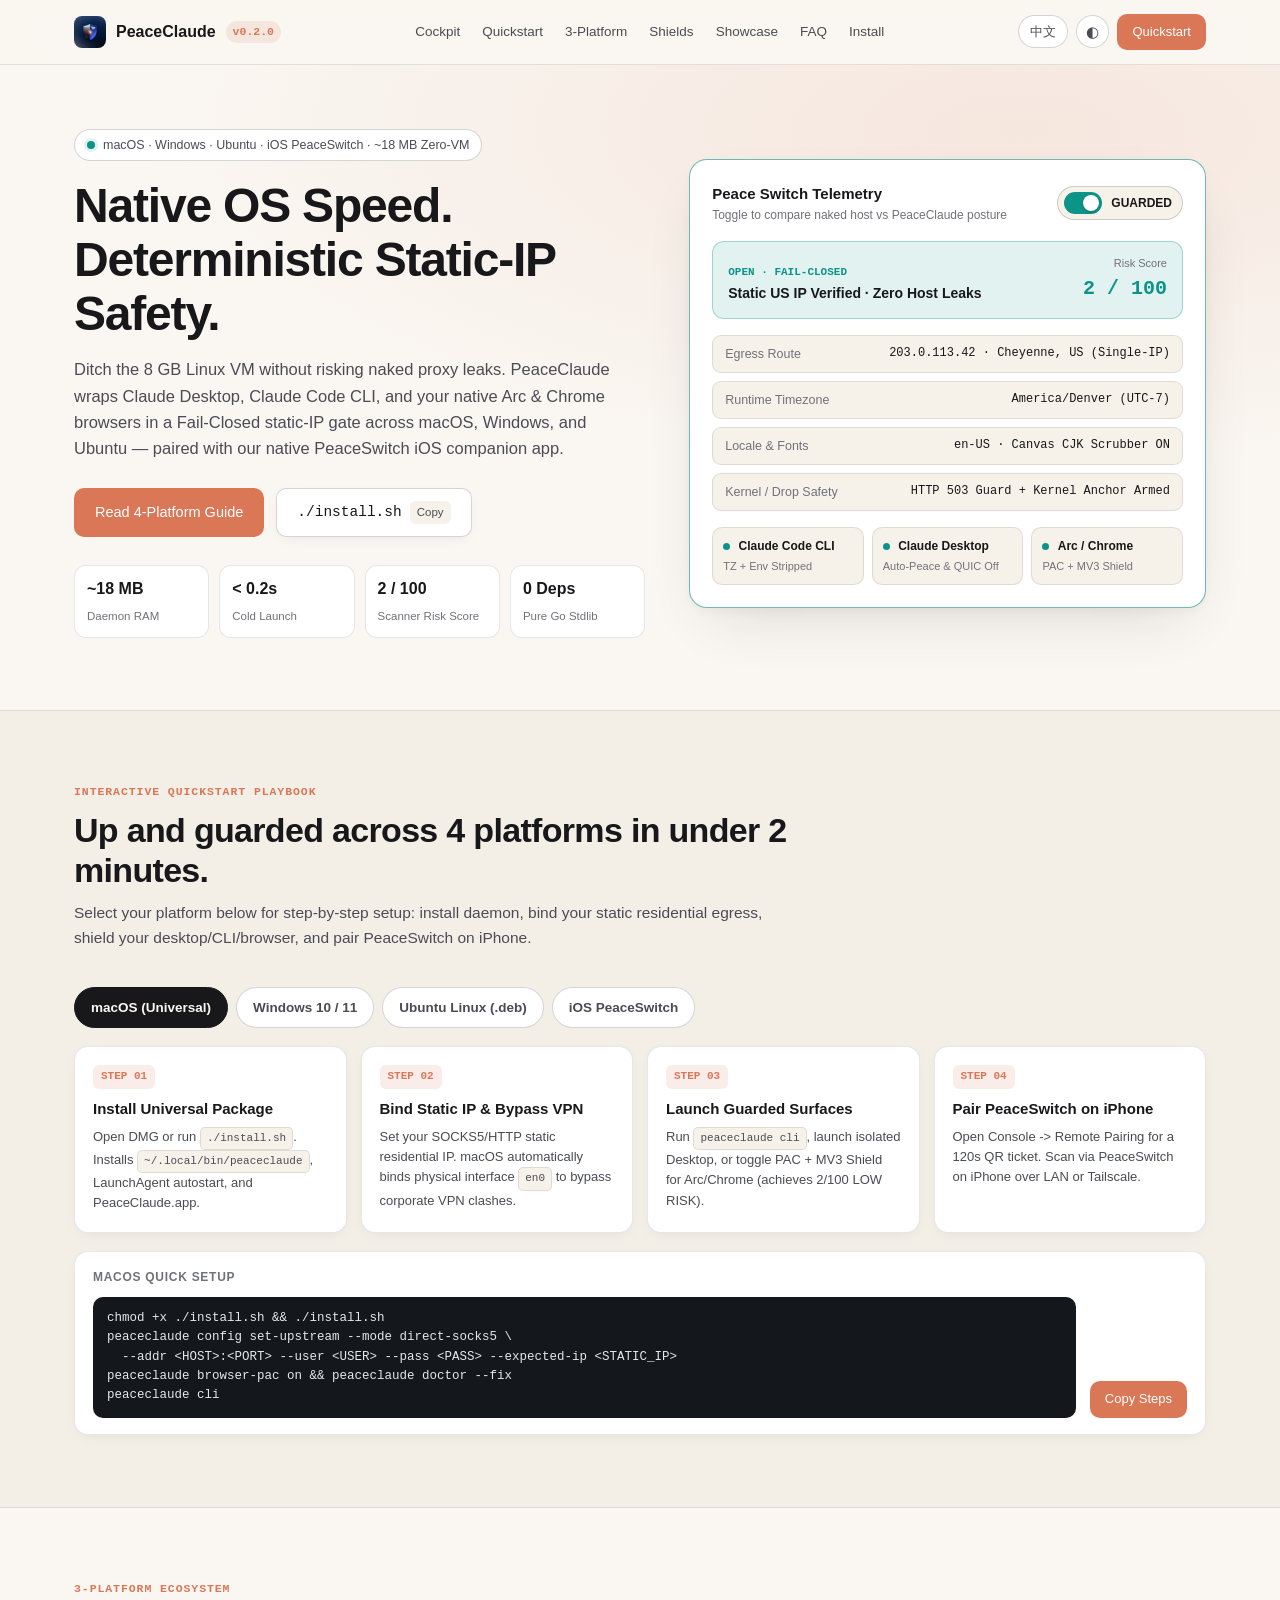
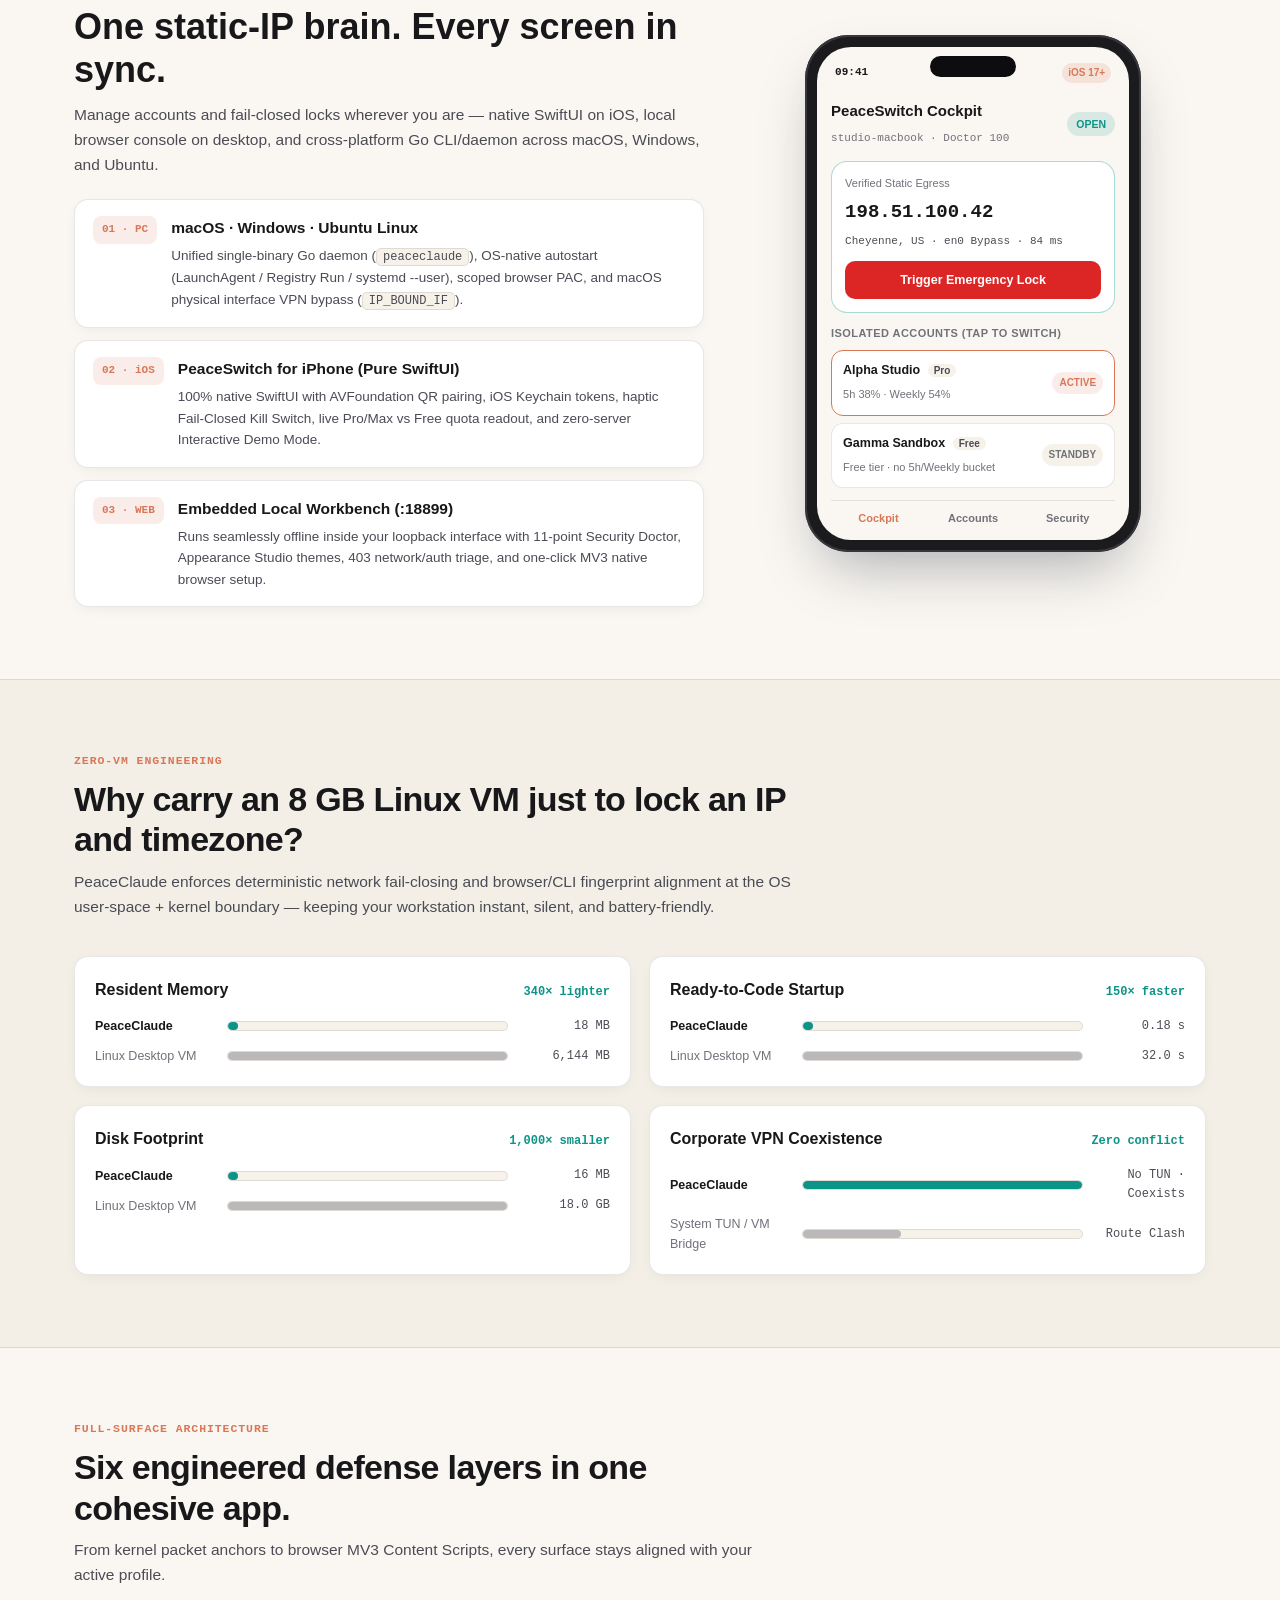
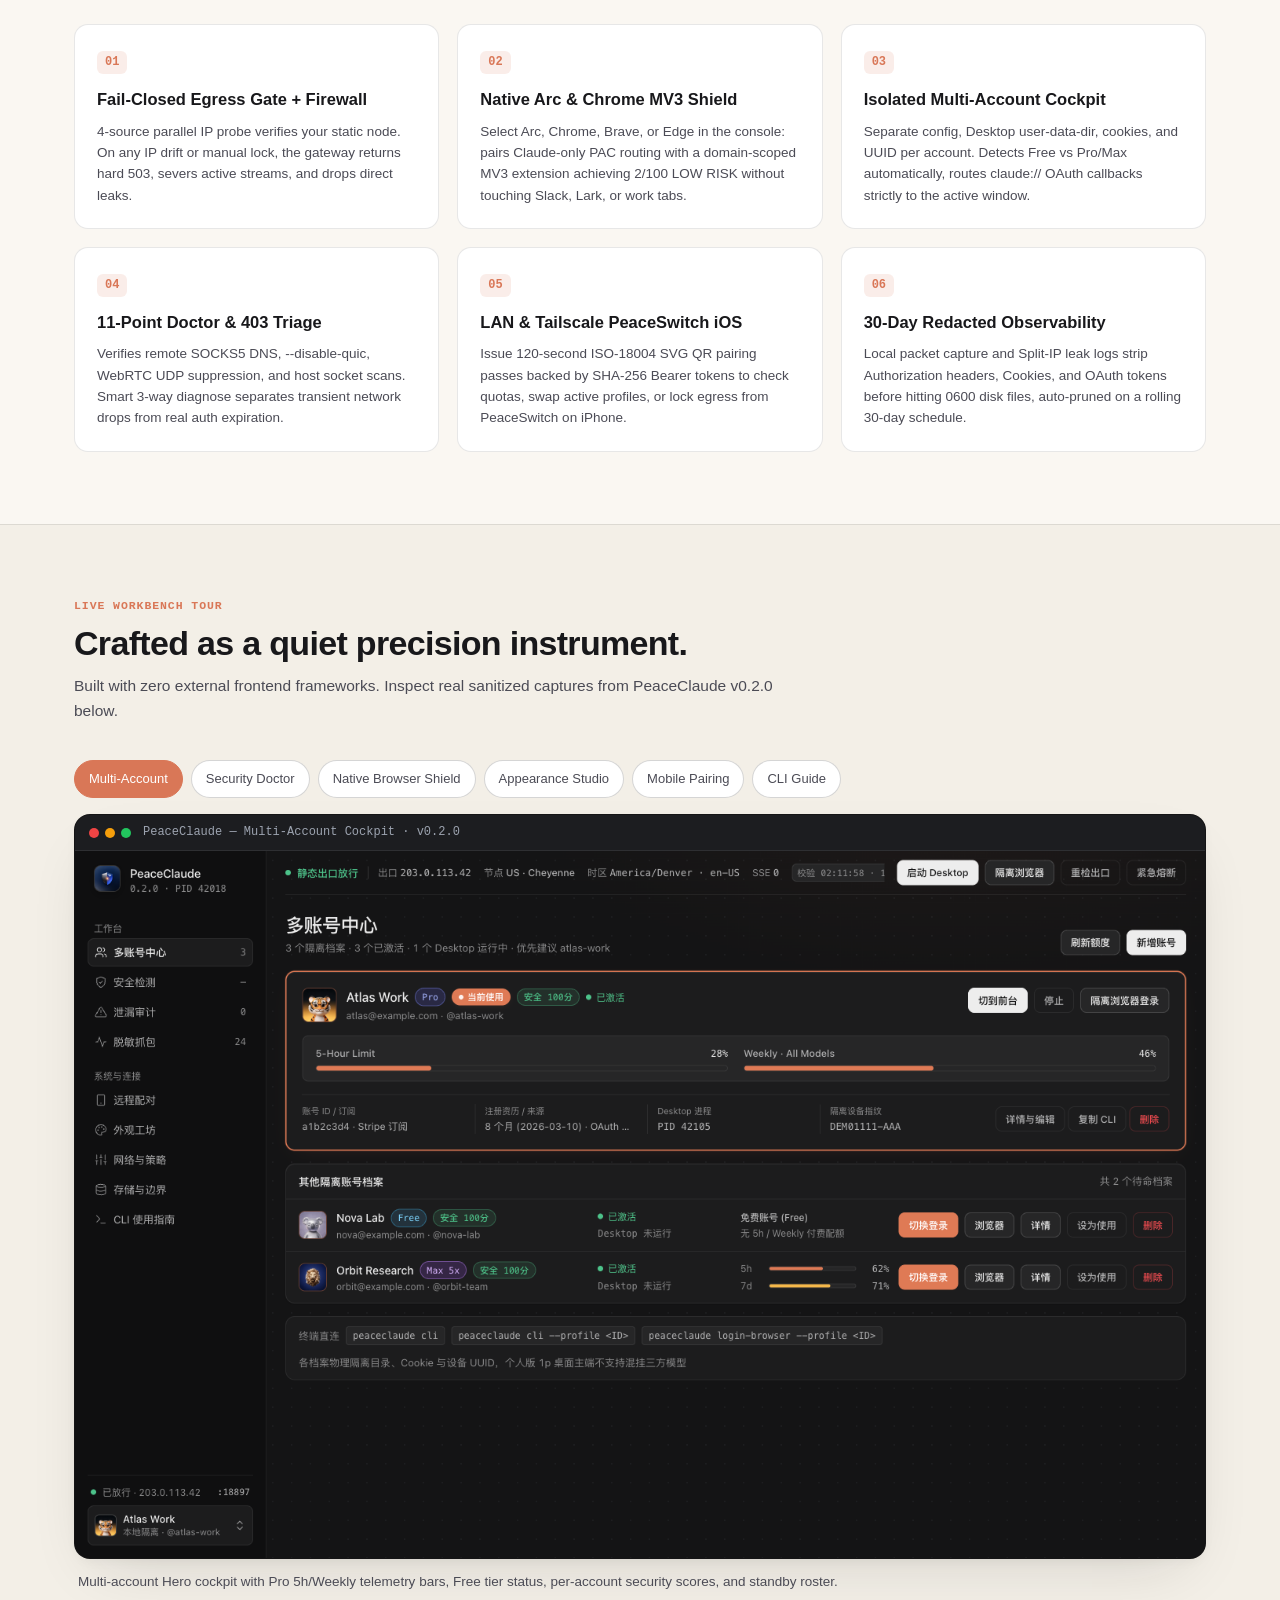
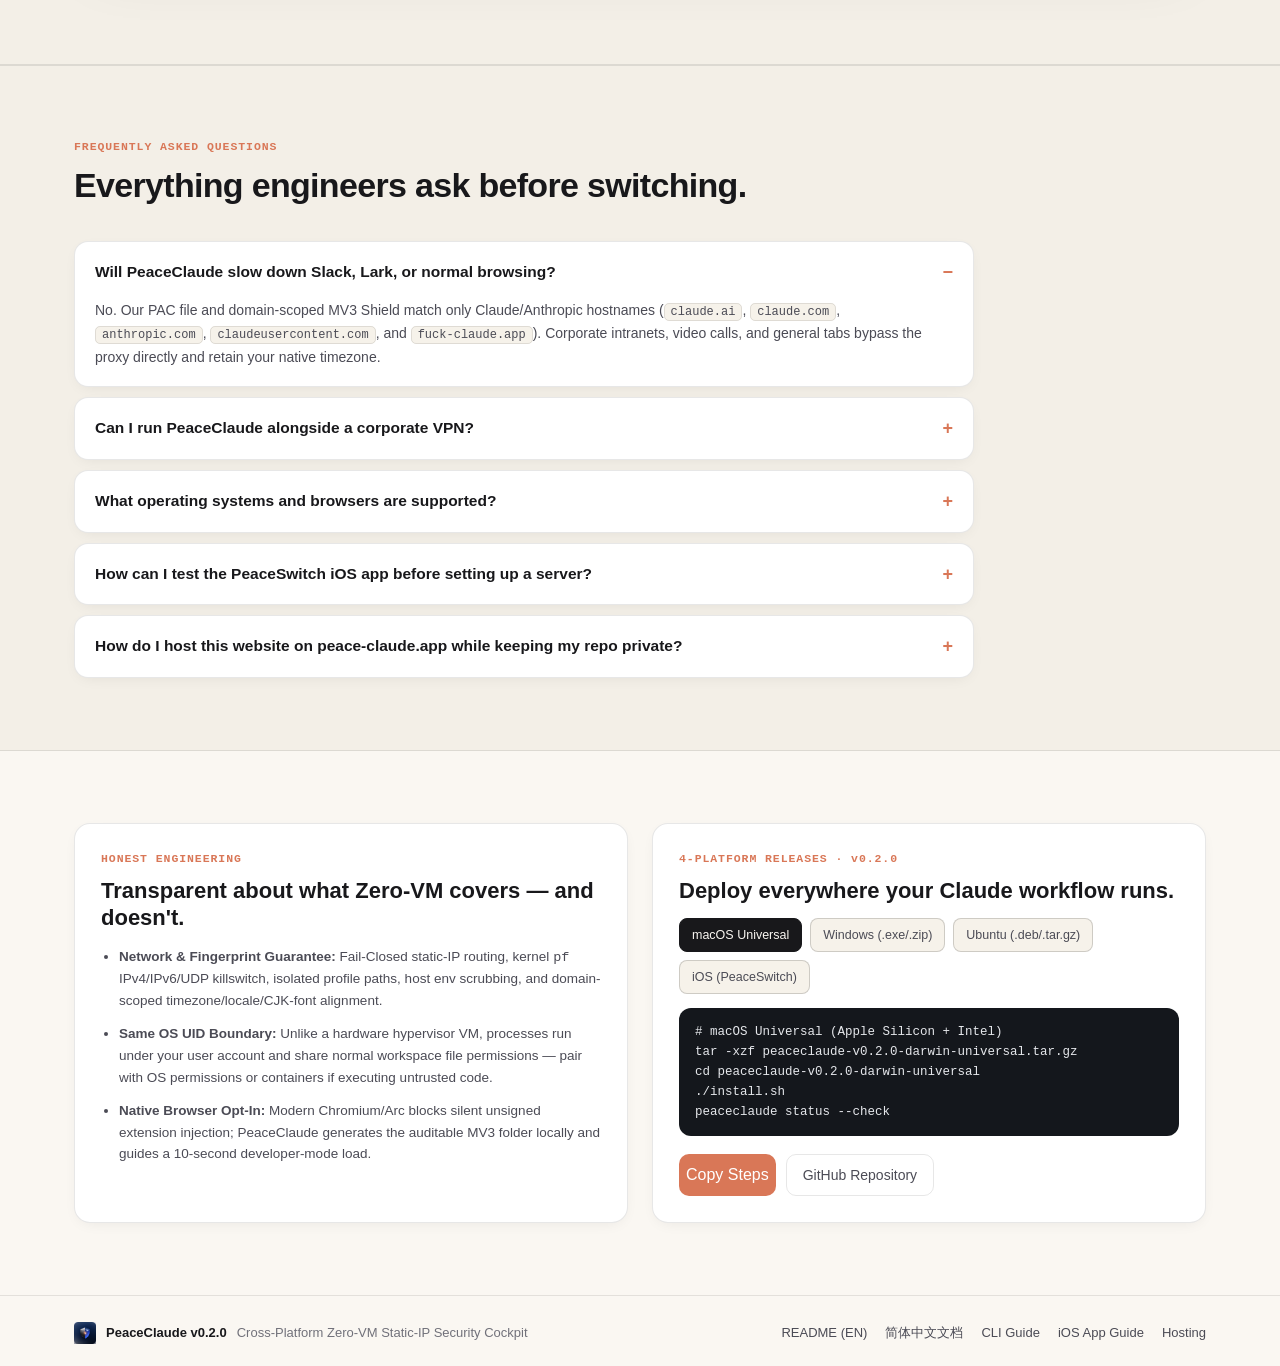
==== commit ce5fa59c: "feat: add cross-platform PC support, native SwiftUI iOS PeaceSwitch, and 4-platform site" ====
--- a/website/index.html
+++ b/website/index.html
@@ -3,8 +3,8 @@
 <head>
   <meta charset="utf-8" />
   <meta name="viewport" content="width=device-width, initial-scale=1.0" />
-  <title>PeaceClaude — Zero-VM Static-IP Cockpit for Claude on macOS</title>
-  <meta name="description" content="Zero-VM, Fail-Closed static-IP control cockpit for Claude Desktop, Claude Code CLI, and native Arc/Chrome browsers on macOS." />
+  <title>PeaceClaude — Multi-Platform Zero-VM Static-IP Security Cockpit</title>
+  <meta name="description" content="Zero-VM, Fail-Closed static-IP control cockpit across macOS, Windows, Ubuntu Linux, Local Web, and iOS PeaceSwitch." />
   <link rel="icon" type="image/png" href="assets/peace-logo.png" />
   <link rel="stylesheet" href="styles.css" />
 </head>
@@ -19,9 +19,11 @@
 
       <nav class="nav-links" aria-label="Primary">
         <a href="#switch-lab" data-i18n="nav_arch">Cockpit</a>
-        <a href="#benchmark" data-i18n="nav_compare">Zero-VM</a>
+        <a href="#guide" data-i18n="nav_guide">Quickstart</a>
+        <a href="#ecosystem" data-i18n="nav_ecosystem">3-Platform</a>
         <a href="#surfaces" data-i18n="nav_surfaces">Shields</a>
         <a href="#showcase" data-i18n="nav_preview">Showcase</a>
+        <a href="#faq" data-i18n="nav_faq">FAQ</a>
         <a href="#download" data-i18n="nav_download">Install</a>
       </nav>
 
@@ -32,7 +34,7 @@
         <button type="button" class="pill-btn icon-only" id="btn-theme-toggle" aria-label="Toggle theme" title="Toggle Light / Dark theme">
           <span id="theme-icon">◐</span>
         </button>
-        <a class="btn btn-primary btn-sm" href="#download" data-i18n="cta_download_short">Get v0.2.0</a>
+        <a class="btn btn-primary btn-sm" href="#guide" data-i18n="cta_download_short">Quickstart</a>
       </div>
     </div>
   </header>
@@ -44,17 +46,17 @@
         <div class="hero-copy">
           <div class="eyebrow-chip">
             <span class="pulse-dot"></span>
-            <span data-i18n="hero_eyebrow">macOS Universal (arm64 + x86_64) · ~18 MB Zero-VM Architecture</span>
-          </div>
-
-          <h1 data-i18n="hero_title">Native macOS Speed.<br/>Deterministic Static-IP Safety.</h1>
+            <span data-i18n="hero_eyebrow">macOS · Windows · Ubuntu · iOS PeaceSwitch · ~18 MB Zero-VM</span>
+          </div>
+
+          <h1 data-i18n="hero_title">Native OS Speed.<br/>Deterministic Static-IP Safety.</h1>
 
           <p class="hero-lead" data-i18n="hero_lead">
-            Ditch the 8 GB Linux VM without risking naked proxy leaks. PeaceClaude wraps Claude Desktop, Claude Code CLI, and your native Arc &amp; Chrome browsers in a Fail-Closed static-IP gate, synced US timezone/locale, and verified 2/100 anti-fingerprint shield.
+            Ditch the 8 GB Linux VM without risking naked proxy leaks. PeaceClaude wraps Claude Desktop, Claude Code CLI, and your native Arc &amp; Chrome browsers in a Fail-Closed static-IP gate across macOS, Windows, and Ubuntu — paired with our native PeaceSwitch iOS companion app.
           </p>
 
           <div class="hero-cta-row">
-            <a class="btn btn-primary btn-lg" href="#download" data-i18n="hero_cta_primary">Download Universal DMG</a>
+            <a class="btn btn-primary btn-lg" href="#guide" data-i18n="hero_cta_primary">Read 4-Platform Guide</a>
             <button type="button" class="btn btn-secondary btn-lg" id="btn-hero-copy">
               <code id="hero-copy-cmd">./install.sh</code>
               <span class="copy-tag" id="hero-copy-tag" data-i18n="copy_label">Copy</span>
@@ -142,6 +144,123 @@
             </div>
           </div>
         </aside>
+      </div>
+    </section>
+
+    <!-- Interactive 4-Platform Quickstart Guide -->
+    <section class="section alt-band" id="guide">
+      <div class="container">
+        <div class="section-head">
+          <div class="section-kicker" data-i18n="guide_kicker">INTERACTIVE QUICKSTART PLAYBOOK</div>
+          <h2 data-i18n="guide_title">Up and guarded across 4 platforms in under 2 minutes.</h2>
+          <p data-i18n="guide_desc">Select your platform below for step-by-step setup: install daemon, bind your static residential egress, shield your desktop/CLI/browser, and pair PeaceSwitch on iPhone.</p>
+        </div>
+
+        <div class="guide-shell">
+          <div class="guide-tabs" id="guide-tabs" role="tablist">
+            <button type="button" class="guide-tab active" data-platform="macos">macOS (Universal)</button>
+            <button type="button" class="guide-tab" data-platform="windows">Windows 10 / 11</button>
+            <button type="button" class="guide-tab" data-platform="ubuntu">Ubuntu Linux (.deb)</button>
+            <button type="button" class="guide-tab" data-platform="ios">iOS PeaceSwitch</button>
+          </div>
+
+          <div class="guide-steps-grid" id="guide-steps-grid"></div>
+
+          <div class="guide-cmd-bar">
+            <div class="guide-cmd-label" id="guide-cmd-label">macOS Quick Commands</div>
+            <div class="guide-cmd-row">
+              <pre class="guide-cmd-pre" id="guide-cmd-code"><code></code></pre>
+              <button type="button" class="btn btn-primary btn-sm" id="btn-copy-guide" data-i18n="ins_copy">Copy Steps</button>
+            </div>
+          </div>
+        </div>
+      </div>
+    </section>
+
+    <!-- 3-Platform Unified Ecosystem + Interactive iOS Phone Mockup -->
+    <section class="section" id="ecosystem">
+      <div class="container eco-grid">
+        <div class="eco-copy">
+          <div class="section-kicker" data-i18n="eco_kicker">3-PLATFORM ECOSYSTEM</div>
+          <h2 data-i18n="eco_title">One static-IP brain. Every screen in sync.</h2>
+          <p class="eco-lead" data-i18n="eco_desc">Manage accounts and fail-closed locks wherever you are — native SwiftUI on iOS, local browser console on desktop, and cross-platform Go CLI/daemon across macOS, Windows, and Ubuntu.</p>
+
+          <div class="eco-cards">
+            <article class="eco-card">
+              <div class="eco-badge">01 · PC</div>
+              <div>
+                <h3 data-i18n="eco_pc_t">macOS · Windows · Ubuntu Linux</h3>
+                <p data-i18n="eco_pc_d">Unified single-binary Go daemon (<code>peaceclaude</code>), OS-native autostart (LaunchAgent / Registry Run / systemd --user), scoped browser PAC, and macOS physical interface VPN bypass (<code>IP_BOUND_IF</code>).</p>
+              </div>
+            </article>
+            <article class="eco-card">
+              <div class="eco-badge">02 · iOS</div>
+              <div>
+                <h3 data-i18n="eco_ios_t">PeaceSwitch for iPhone (Pure SwiftUI)</h3>
+                <p data-i18n="eco_ios_d">100% native SwiftUI with AVFoundation QR pairing, iOS Keychain tokens, haptic Fail-Closed Kill Switch, live Pro/Max vs Free quota readout, and zero-server Interactive Demo Mode.</p>
+              </div>
+            </article>
+            <article class="eco-card">
+              <div class="eco-badge">03 · WEB</div>
+              <div>
+                <h3 data-i18n="eco_web_t">Embedded Local Workbench (`:18899`)</h3>
+                <p data-i18n="eco_web_d">Runs seamlessly offline inside your loopback interface with 11-point Security Doctor, Appearance Studio themes, 403 network/auth triage, and one-click MV3 native browser setup.</p>
+              </div>
+            </article>
+          </div>
+        </div>
+
+        <!-- Original Interactive Native iPhone Frame for PeaceSwitch -->
+        <div class="ios-stage" aria-label="Interactive PeaceSwitch iOS Companion Preview">
+          <div class="iphone-chassis" id="ios-mockup" data-locked="false">
+            <div class="iphone-island"></div>
+            <div class="iphone-screen">
+              <div class="ios-statusbar">
+                <span class="mono">09:41</span>
+                <span class="ios-pill-ver">iOS 17+</span>
+              </div>
+
+              <div class="ios-app-head">
+                <div>
+                  <strong data-i18n="ios_mock_title">PeaceSwitch Cockpit</strong>
+                  <small class="mono" id="ios-host-sub">studio-macbook · Doctor 100</small>
+                </div>
+                <span class="ios-gate-pill" id="ios-gate-pill">OPEN</span>
+              </div>
+
+              <div class="ios-egress-card">
+                <div class="ios-egress-lbl" data-i18n="ios_mock_ip_lbl">Verified Static Egress</div>
+                <div class="ios-egress-ip mono" id="ios-egress-ip">198.51.100.42</div>
+                <div class="ios-egress-meta mono" id="ios-egress-meta">Cheyenne, US · en0 Bypass · 84 ms</div>
+                <button type="button" class="ios-lock-btn" id="btn-ios-lock" data-i18n="ios_mock_lock_btn">Trigger Emergency Lock</button>
+              </div>
+
+              <div class="ios-accounts-wrap">
+                <div class="ios-sec-title" data-i18n="ios_mock_acc_lbl">Isolated Accounts (Tap to Switch)</div>
+                <button type="button" class="ios-acc-row active" data-ios-acc="alpha">
+                  <div>
+                    <strong>Alpha Studio <span class="ios-plan">Pro</span></strong>
+                    <small data-i18n="ios_mock_q1">5h 38% · Weekly 54%</small>
+                  </div>
+                  <span class="ios-active-tag" data-i18n="ios_mock_active">ACTIVE</span>
+                </button>
+                <button type="button" class="ios-acc-row" data-ios-acc="gamma">
+                  <div>
+                    <strong>Gamma Sandbox <span class="ios-plan">Free</span></strong>
+                    <small data-i18n="ios_mock_q2">Free tier · no 5h/Weekly bucket</small>
+                  </div>
+                  <span class="ios-active-tag muted" data-i18n="ios_mock_standby">STANDBY</span>
+                </button>
+              </div>
+
+              <div class="ios-tabbar">
+                <span class="active" data-i18n="ios_tab_cockpit">Cockpit</span>
+                <span data-i18n="ios_tab_accounts">Accounts</span>
+                <span data-i18n="ios_tab_security">Security</span>
+              </div>
+            </div>
+          </div>
+        </div>
       </div>
     </section>
 
@@ -314,7 +433,40 @@
       </div>
     </section>
 
-    <!-- Honest Boundaries + 30s Install -->
+    <!-- FAQ Accordion Section -->
+    <section class="section alt-band" id="faq">
+      <div class="container">
+        <div class="section-head">
+          <div class="section-kicker" data-i18n="faq_kicker">FREQUENTLY ASKED QUESTIONS</div>
+          <h2 data-i18n="faq_title">Everything engineers ask before switching.</h2>
+        </div>
+
+        <div class="faq-list">
+          <details class="faq-item" open>
+            <summary data-i18n="faq_q1">Will PeaceClaude slow down Slack, Lark, or normal browsing?</summary>
+            <p data-i18n="faq_a1">No. Our PAC file and domain-scoped MV3 Shield match only Claude/Anthropic hostnames (<code>claude.ai</code>, <code>claude.com</code>, <code>anthropic.com</code>, <code>claudeusercontent.com</code>, and <code>fuck-claude.app</code>). Corporate intranets, video calls, and general tabs bypass the proxy directly and retain your native timezone.</p>
+          </details>
+          <details class="faq-item">
+            <summary data-i18n="faq_q2">Can I run PeaceClaude alongside a corporate VPN?</summary>
+            <p data-i18n="faq_a2">Yes. Unlike TUN-based proxy apps that hijack the global routing table, PeaceClaude uses targeted loopback ports plus macOS <code>IP_BOUND_IF</code> physical interface binding so static US upstream probes and Claude sessions bypass corporate VPN interference cleanly.</p>
+          </details>
+          <details class="faq-item">
+            <summary data-i18n="faq_q3">What operating systems and browsers are supported?</summary>
+            <p data-i18n="faq_a3">Desktop/CLI runs natively on macOS Universal (<code>arm64</code> + <code>x86_64</code>), Windows 10/11 (<code>amd64</code> + <code>arm64</code>), and Ubuntu/Debian Linux (<code>.deb</code> &amp; <code>tar.gz</code>). Native browser shielding works with Arc, Google Chrome, Brave, and Microsoft Edge.</p>
+          </details>
+          <details class="faq-item">
+            <summary data-i18n="faq_q4">How can I test the PeaceSwitch iOS app before setting up a server?</summary>
+            <p data-i18n="faq_a4">Launch PeaceSwitch on iPhone and tap "Launch Interactive Demo Mode" on the pairing screen. You can test profile switching, Pro/Max vs Free quota display, emergency fail-closed gate locks, and PAC toggles completely offline with zero server setup.</p>
+          </details>
+          <details class="faq-item">
+            <summary data-i18n="faq_q5">How do I host this website on peace-claude.app while keeping my repo private?</summary>
+            <p data-i18n="faq_a5">The <code>website/</code> folder has zero build dependencies. Deploy it directly via Vercel or Cloudflare Pages with Root Directory set to <code>website</code> and bind your <code>peace-claude.app</code> DNS records—your GitHub source repo can stay Private permanently. GitHub Pages workflow <code>.github/workflows/pages.yml</code> is also included.</p>
+          </details>
+        </div>
+      </div>
+    </section>
+
+    <!-- Honest Boundaries + 4-Platform Download -->
     <section class="section" id="download">
       <div class="container download-grid">
         <div class="boundary-card">
@@ -322,29 +474,31 @@
           <h2 data-i18n="bnd_title">Transparent about what Zero-VM covers — and doesn't.</h2>
           <ul class="boundary-list">
             <li data-i18n="bnd_1"><strong>Network &amp; Fingerprint Guarantee:</strong> Fail-Closed static-IP routing, kernel <code>pf</code> IPv4/IPv6/UDP killswitch, isolated profile paths, host env scrubbing, and domain-scoped timezone/locale/CJK-font alignment.</li>
-            <li data-i18n="bnd_2"><strong>Same macOS UID Boundary:</strong> Unlike a hardware hypervisor VM, processes run under your macOS user account and share normal workspace file permissions — pair with OS permissions or containers if executing untrusted code.</li>
-            <li data-i18n="bnd_3"><strong>Native Browser Opt-In:</strong> Modern macOS Chromium/Arc blocks silent unsigned extension injection; PeaceClaude generates the auditable MV3 folder locally and guides a 10-second developer-mode load.</li>
+            <li data-i18n="bnd_2"><strong>Same OS UID Boundary:</strong> Unlike a hardware hypervisor VM, processes run under your user account and share normal workspace file permissions — pair with OS permissions or containers if executing untrusted code.</li>
+            <li data-i18n="bnd_3"><strong>Native Browser Opt-In:</strong> Modern Chromium/Arc blocks silent unsigned extension injection; PeaceClaude generates the auditable MV3 folder locally and guides a 10-second developer-mode load.</li>
           </ul>
         </div>
 
         <div class="install-card">
-          <div class="section-kicker" data-i18n="ins_kicker">30-SECOND INSTALL · v0.2.0</div>
-          <h2 data-i18n="ins_title">Ready for Apple Silicon &amp; Intel Macs.</h2>
+          <div class="section-kicker" data-i18n="ins_kicker">4-PLATFORM RELEASES · v0.2.0</div>
+          <h2 data-i18n="ins_title">Deploy everywhere your Claude workflow runs.</h2>
 
           <div class="install-tabs" id="install-tabs">
-            <button type="button" class="ins-tab active" data-mode="dmg">Universal DMG</button>
-            <button type="button" class="ins-tab" data-mode="tar">Offline tar.gz</button>
-            <button type="button" class="ins-tab" data-mode="src">Build from Source</button>
-          </div>
-
-          <pre class="install-code" id="install-code"><code># 1. Download PeaceClaude-v0.2.0-macos-universal.dmg from GitHub Releases
-# 2. Drag PeaceClaude.app into Applications &amp; run Install-PeaceClaude-CLI.command
-# 3. Verify checksum &amp; clear ad-hoc quarantine if prompted:
-xattr -dr com.apple.quarantine /Applications/PeaceClaude.app</code></pre>
+            <button type="button" class="ins-tab active" data-mode="macos">macOS Universal</button>
+            <button type="button" class="ins-tab" data-mode="windows">Windows (.exe/.zip)</button>
+            <button type="button" class="ins-tab" data-mode="ubuntu">Ubuntu (.deb/.tar.gz)</button>
+            <button type="button" class="ins-tab" data-mode="ios">iOS (PeaceSwitch)</button>
+          </div>
+
+          <pre class="install-code" id="install-code"><code># macOS Universal (Apple Silicon + Intel)
+tar -xzf peaceclaude-v0.2.0-darwin-universal.tar.gz
+cd peaceclaude-v0.2.0-darwin-universal
+./install.sh
+peaceclaude status --check</code></pre>
 
           <div class="install-foot">
             <button type="button" class="btn btn-primary" id="btn-copy-install" data-i18n="ins_copy">Copy Steps</button>
-            <a class="btn btn-ghost" href="../README.md" data-i18n="ins_docs">Read Full Docs</a>
+            <a class="btn btn-ghost" href="https://github.com/dragonforce2010/peaceclaude" target="_blank" rel="noopener" data-i18n="ins_docs">GitHub Repository</a>
           </div>
         </div>
       </div>
@@ -356,12 +510,14 @@
       <div class="footer-brand">
         <img src="assets/peace-logo.png" alt="" width="22" height="22" />
         <span>PeaceClaude v0.2.0</span>
-        <span class="muted" data-i18n="foot_note">Zero-VM Static-IP Security Cockpit for macOS</span>
+        <span class="muted" data-i18n="foot_note">Cross-Platform Zero-VM Static-IP Security Cockpit</span>
       </div>
       <div class="footer-links">
-        <a href="../README.md">README (EN)</a>
-        <a href="../README.zh-CN.md">简体中文文档</a>
-        <a href="../docs/CLI_GUIDE.md">CLI Guide</a>
+        <a href="https://github.com/dragonforce2010/peaceclaude/blob/main/README.md" target="_blank" rel="noopener">README (EN)</a>
+        <a href="https://github.com/dragonforce2010/peaceclaude/blob/main/README.zh-CN.md" target="_blank" rel="noopener">简体中文文档</a>
+        <a href="https://github.com/dragonforce2010/peaceclaude/blob/main/docs/CLI_GUIDE.md" target="_blank" rel="noopener">CLI Guide</a>
+        <a href="https://github.com/dragonforce2010/peaceclaude/blob/main/ios/APP_STORE_GUIDE.md" target="_blank" rel="noopener">iOS App Guide</a>
+        <a href="https://github.com/dragonforce2010/peaceclaude/blob/main/docs/DEPLOYMENT_GUIDE.md" target="_blank" rel="noopener">Hosting</a>
       </div>
     </div>
   </footer>
--- a/website/styles.css
+++ b/website/styles.css
@@ -573,8 +573,405 @@
 }
 .install-tabs {
   display: flex;
+  flex-wrap: wrap;
   gap: 8px;
   margin-bottom: 14px;
+}
+
+/* 4-Platform Interactive Quickstart */
+.guide-shell {
+  margin-top: 8px;
+}
+.guide-tabs {
+  display: flex;
+  flex-wrap: wrap;
+  gap: 8px;
+  margin-bottom: 18px;
+}
+.guide-tab {
+  padding: 9px 16px;
+  border-radius: 999px;
+  border: 1px solid var(--border-strong);
+  background: var(--surface);
+  color: var(--text-sec);
+  font: inherit;
+  font-size: 13.5px;
+  font-weight: 600;
+  cursor: pointer;
+  transition: all 150ms ease;
+}
+.guide-tab:hover { border-color: var(--accent); color: var(--text); }
+.guide-tab.active {
+  background: var(--text);
+  color: var(--bg);
+  border-color: var(--text);
+}
+.guide-steps-grid {
+  display: grid;
+  grid-template-columns: repeat(4, minmax(0, 1fr));
+  gap: 14px;
+  margin-bottom: 18px;
+}
+.guide-step-card {
+  background: var(--surface);
+  border: 1px solid var(--border);
+  border-radius: 14px;
+  padding: 18px;
+  display: flex;
+  flex-direction: column;
+  gap: 8px;
+  box-shadow: var(--shadow-sm);
+}
+.guide-step-card .step-num {
+  display: inline-flex;
+  align-self: flex-start;
+  font-family: ui-monospace, "SF Mono", Menlo, monospace;
+  font-size: 11px;
+  font-weight: 700;
+  padding: 3px 8px;
+  border-radius: 6px;
+  background: var(--accent-soft);
+  color: var(--accent);
+}
+.guide-step-card h3 {
+  margin: 2px 0 0;
+  font-size: 15px;
+  line-height: 1.35;
+}
+.guide-step-card p {
+  margin: 0;
+  font-size: 13px;
+  color: var(--text-sec);
+  line-height: 1.55;
+}
+.guide-step-card code {
+  display: inline-block;
+  font-size: 11px;
+  background: var(--surface-sub);
+  border: 1px solid var(--border);
+  padding: 2px 6px;
+  border-radius: 5px;
+  overflow-wrap: anywhere;
+}
+.guide-cmd-bar {
+  background: var(--surface);
+  border: 1px solid var(--border);
+  border-radius: 14px;
+  padding: 16px 18px;
+  box-shadow: var(--shadow-sm);
+}
+.guide-cmd-label {
+  font-size: 12px;
+  font-weight: 700;
+  text-transform: uppercase;
+  letter-spacing: 0.06em;
+  color: var(--muted);
+  margin-bottom: 10px;
+}
+.guide-cmd-row {
+  display: flex;
+  align-items: flex-end;
+  gap: 14px;
+}
+.guide-cmd-pre {
+  flex: 1;
+  margin: 0;
+  padding: 12px 14px;
+  border-radius: 10px;
+  background: #14171c;
+  color: #e5e7eb;
+  font-size: 12.5px;
+  line-height: 1.55;
+  overflow-x: auto;
+}
+
+/* 3-Platform Ecosystem & Interactive iOS Chassis */
+.eco-grid {
+  display: grid;
+  grid-template-columns: minmax(0, 1.15fr) minmax(0, 0.85fr);
+  gap: 36px;
+  align-items: center;
+}
+.eco-copy h2 {
+  margin: 8px 0 12px;
+  font-size: clamp(26px, 3vw, 36px);
+  line-height: 1.18;
+}
+.eco-lead {
+  color: var(--text-sec);
+  margin: 0 0 22px;
+  font-size: 15.5px;
+}
+.eco-cards {
+  display: flex;
+  flex-direction: column;
+  gap: 12px;
+}
+.eco-card {
+  display: flex;
+  align-items: flex-start;
+  gap: 14px;
+  background: var(--surface);
+  border: 1px solid var(--border);
+  border-radius: 14px;
+  padding: 16px 18px;
+  box-shadow: var(--shadow-sm);
+}
+.eco-badge {
+  flex: 0 0 auto;
+  font-family: ui-monospace, "SF Mono", Menlo, monospace;
+  font-size: 11px;
+  font-weight: 700;
+  padding: 5px 9px;
+  border-radius: 8px;
+  background: var(--accent-soft);
+  color: var(--accent);
+}
+.eco-card h3 {
+  margin: 0 0 4px;
+  font-size: 15.5px;
+}
+.eco-card p {
+  margin: 0;
+  font-size: 13.5px;
+  color: var(--text-sec);
+}
+.eco-card code, .faq-item code {
+  background: var(--surface-sub);
+  border: 1px solid var(--border);
+  padding: 1px 6px;
+  border-radius: 5px;
+  font-size: 12px;
+}
+.ios-stage {
+  display: flex;
+  justify-content: center;
+}
+.iphone-chassis {
+  width: 336px;
+  max-width: 100%;
+  background: #1b1b1e;
+  border-radius: 44px;
+  padding: 12px;
+  box-shadow: 0 28px 60px -18px rgba(15, 23, 42, 0.35), inset 0 0 0 2px #36363c;
+  position: relative;
+}
+.iphone-island {
+  width: 86px;
+  height: 21px;
+  background: #0d0d0f;
+  border-radius: 999px;
+  position: absolute;
+  top: 21px;
+  left: 50%;
+  transform: translateX(-50%);
+  z-index: 4;
+}
+.iphone-screen {
+  background: #FAF7F2;
+  color: #18181B;
+  border-radius: 34px;
+  padding: 16px 14px 12px;
+  display: flex;
+  flex-direction: column;
+  gap: 12px;
+}
+[data-theme="dark"] .iphone-screen {
+  background: #16181D;
+  color: #F1F5F9;
+}
+.ios-statusbar {
+  display: flex;
+  justify-content: space-between;
+  align-items: center;
+  font-size: 11px;
+  font-weight: 600;
+  padding: 0 4px 4px;
+}
+.ios-pill-ver {
+  font-size: 10px;
+  padding: 2px 6px;
+  border-radius: 999px;
+  background: rgba(217, 119, 87, 0.16);
+  color: var(--accent);
+}
+.ios-app-head {
+  display: flex;
+  justify-content: space-between;
+  align-items: center;
+  gap: 8px;
+}
+.ios-app-head strong {
+  display: block;
+  font-size: 15px;
+}
+.ios-app-head small {
+  font-size: 11px;
+  color: var(--muted);
+}
+.ios-gate-pill {
+  font-size: 10.5px;
+  font-weight: 700;
+  padding: 4px 9px;
+  border-radius: 999px;
+  background: rgba(13, 148, 136, 0.14);
+  color: #0D9488;
+}
+.iphone-chassis[data-locked="true"] .ios-gate-pill {
+  background: rgba(220, 38, 38, 0.15);
+  color: #DC2626;
+}
+.ios-egress-card {
+  background: var(--surface);
+  border: 1px solid rgba(13, 148, 136, 0.35);
+  border-radius: 16px;
+  padding: 13px;
+  display: flex;
+  flex-direction: column;
+  gap: 5px;
+}
+.iphone-chassis[data-locked="true"] .ios-egress-card {
+  border-color: rgba(220, 38, 38, 0.45);
+}
+.ios-egress-lbl {
+  font-size: 11px;
+  color: var(--muted);
+}
+.ios-egress-ip {
+  font-size: 19px;
+  font-weight: 700;
+}
+.ios-egress-meta {
+  font-size: 11px;
+  color: var(--text-sec);
+  margin-bottom: 6px;
+}
+.ios-lock-btn {
+  width: 100%;
+  border: 0;
+  border-radius: 10px;
+  padding: 9px 12px;
+  font: inherit;
+  font-size: 12.5px;
+  font-weight: 700;
+  cursor: pointer;
+  background: #DC2626;
+  color: #FFFFFF;
+}
+.iphone-chassis[data-locked="true"] .ios-lock-btn {
+  background: #0D9488;
+}
+.ios-accounts-wrap {
+  display: flex;
+  flex-direction: column;
+  gap: 7px;
+}
+.ios-sec-title {
+  font-size: 11px;
+  font-weight: 700;
+  color: var(--muted);
+  text-transform: uppercase;
+  letter-spacing: 0.04em;
+}
+.ios-acc-row {
+  width: 100%;
+  text-align: left;
+  display: flex;
+  justify-content: space-between;
+  align-items: center;
+  gap: 8px;
+  padding: 9px 11px;
+  border-radius: 12px;
+  border: 1px solid var(--border);
+  background: var(--surface);
+  color: inherit;
+  font: inherit;
+  cursor: pointer;
+}
+.ios-acc-row.active {
+  border-color: var(--accent);
+}
+.ios-acc-row strong {
+  display: block;
+  font-size: 12.5px;
+}
+.ios-acc-row small {
+  font-size: 11px;
+  color: var(--muted);
+}
+.ios-plan {
+  font-size: 10px;
+  font-weight: 700;
+  padding: 1px 6px;
+  border-radius: 999px;
+  background: var(--surface-sub);
+  color: var(--text-sec);
+  margin-left: 4px;
+}
+.ios-active-tag {
+  font-size: 10px;
+  font-weight: 700;
+  padding: 3px 7px;
+  border-radius: 999px;
+  background: var(--accent-soft);
+  color: var(--accent);
+}
+.ios-active-tag.muted {
+  background: var(--surface-sub);
+  color: var(--muted);
+}
+.ios-tabbar {
+  display: grid;
+  grid-template-columns: repeat(3, 1fr);
+  text-align: center;
+  border-top: 1px solid var(--border);
+  padding-top: 9px;
+  font-size: 11px;
+  font-weight: 600;
+  color: var(--muted);
+}
+.ios-tabbar span.active {
+  color: var(--accent);
+}
+
+/* FAQ Accordion */
+.faq-list {
+  display: flex;
+  flex-direction: column;
+  gap: 10px;
+  max-width: 900px;
+}
+.faq-item {
+  background: var(--surface);
+  border: 1px solid var(--border);
+  border-radius: 14px;
+  padding: 16px 20px;
+  box-shadow: var(--shadow-sm);
+}
+.faq-item summary {
+  font-weight: 600;
+  font-size: 15.5px;
+  cursor: pointer;
+  list-style: none;
+  display: flex;
+  justify-content: space-between;
+  align-items: center;
+  gap: 12px;
+}
+.faq-item summary::after {
+  content: "+";
+  font-size: 18px;
+  color: var(--accent);
+  font-weight: 600;
+}
+.faq-item[open] summary::after {
+  content: "−";
+}
+.faq-item p {
+  margin: 12px 0 2px;
+  font-size: 14px;
+  color: var(--text-sec);
+  line-height: 1.6;
 }
 .ins-tab {
   padding: 6px 12px;
@@ -628,13 +1025,14 @@
 .footer-links a:hover { color: var(--accent); }
 
 @media (max-width: 980px) {
-  .hero-grid, .bench-grid, .download-grid { grid-template-columns: 1fr; }
-  .bento-grid { grid-template-columns: repeat(2, minmax(0, 1fr)); }
+  .hero-grid, .bench-grid, .download-grid, .eco-grid { grid-template-columns: 1fr; }
+  .bento-grid, .guide-steps-grid { grid-template-columns: repeat(2, minmax(0, 1fr)); }
   .nav-links { display: none; }
 }
 @media (max-width: 640px) {
   .brand-ver { display: none; }
   .hero-metrics { grid-template-columns: repeat(2, minmax(0, 1fr)); }
-  .deck-surfaces, .bento-grid { grid-template-columns: 1fr; }
+  .deck-surfaces, .bento-grid, .guide-steps-grid { grid-template-columns: 1fr; }
+  .guide-cmd-row { flex-direction: column; align-items: stretch; }
   .bar-row { grid-template-columns: 96px minmax(0, 1fr) 78px; }
 }
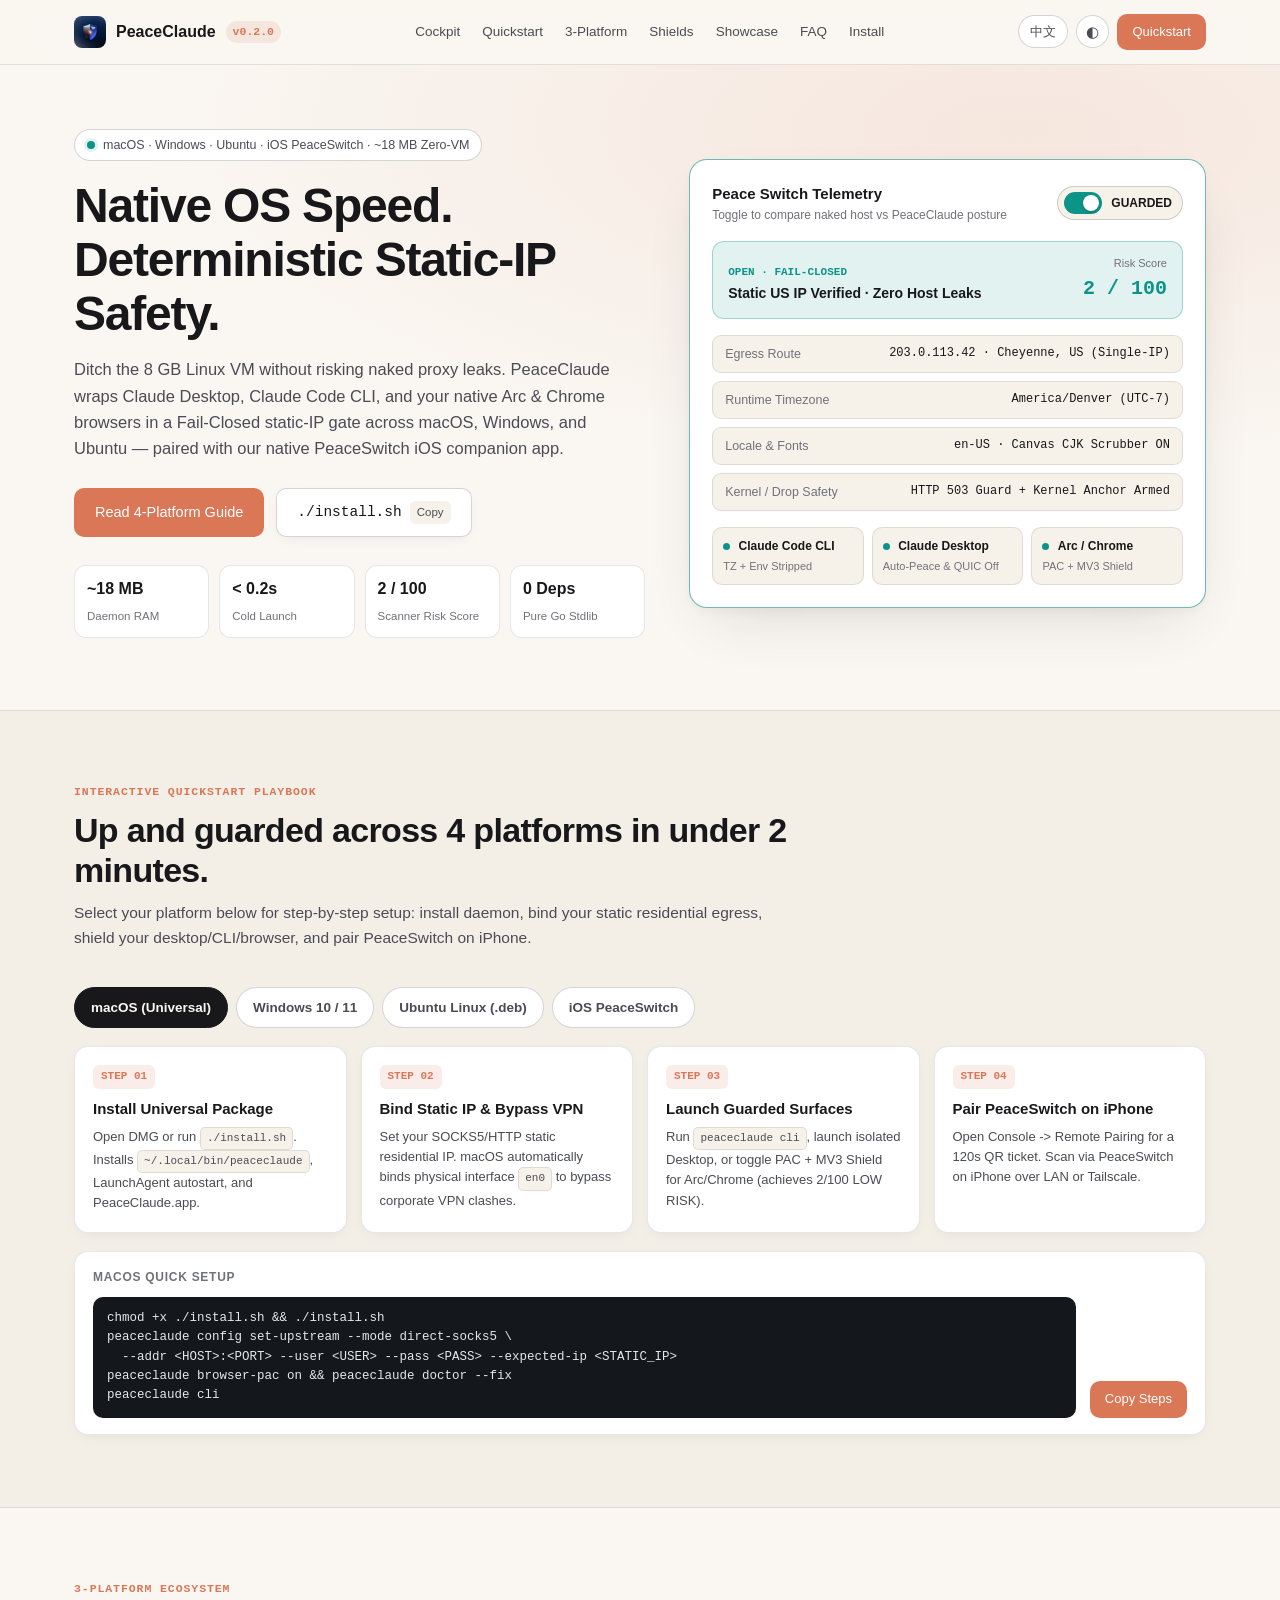
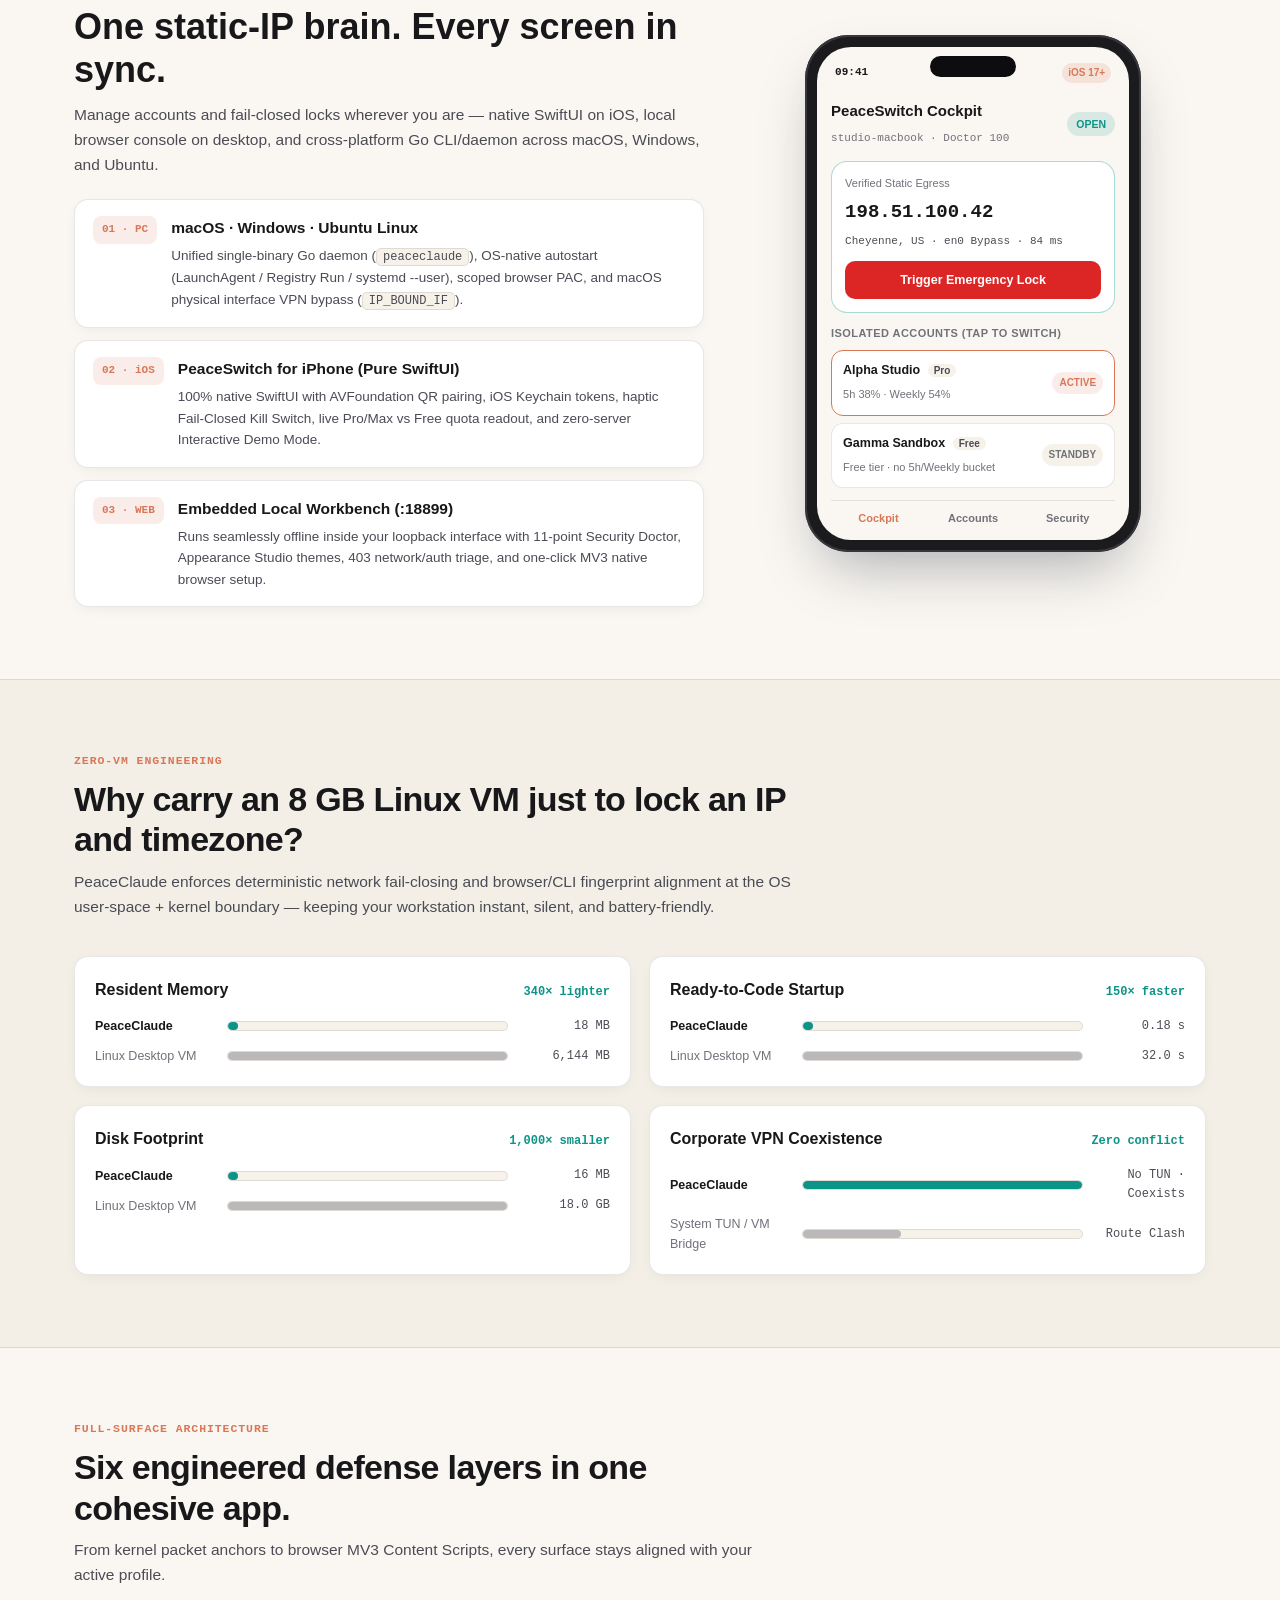
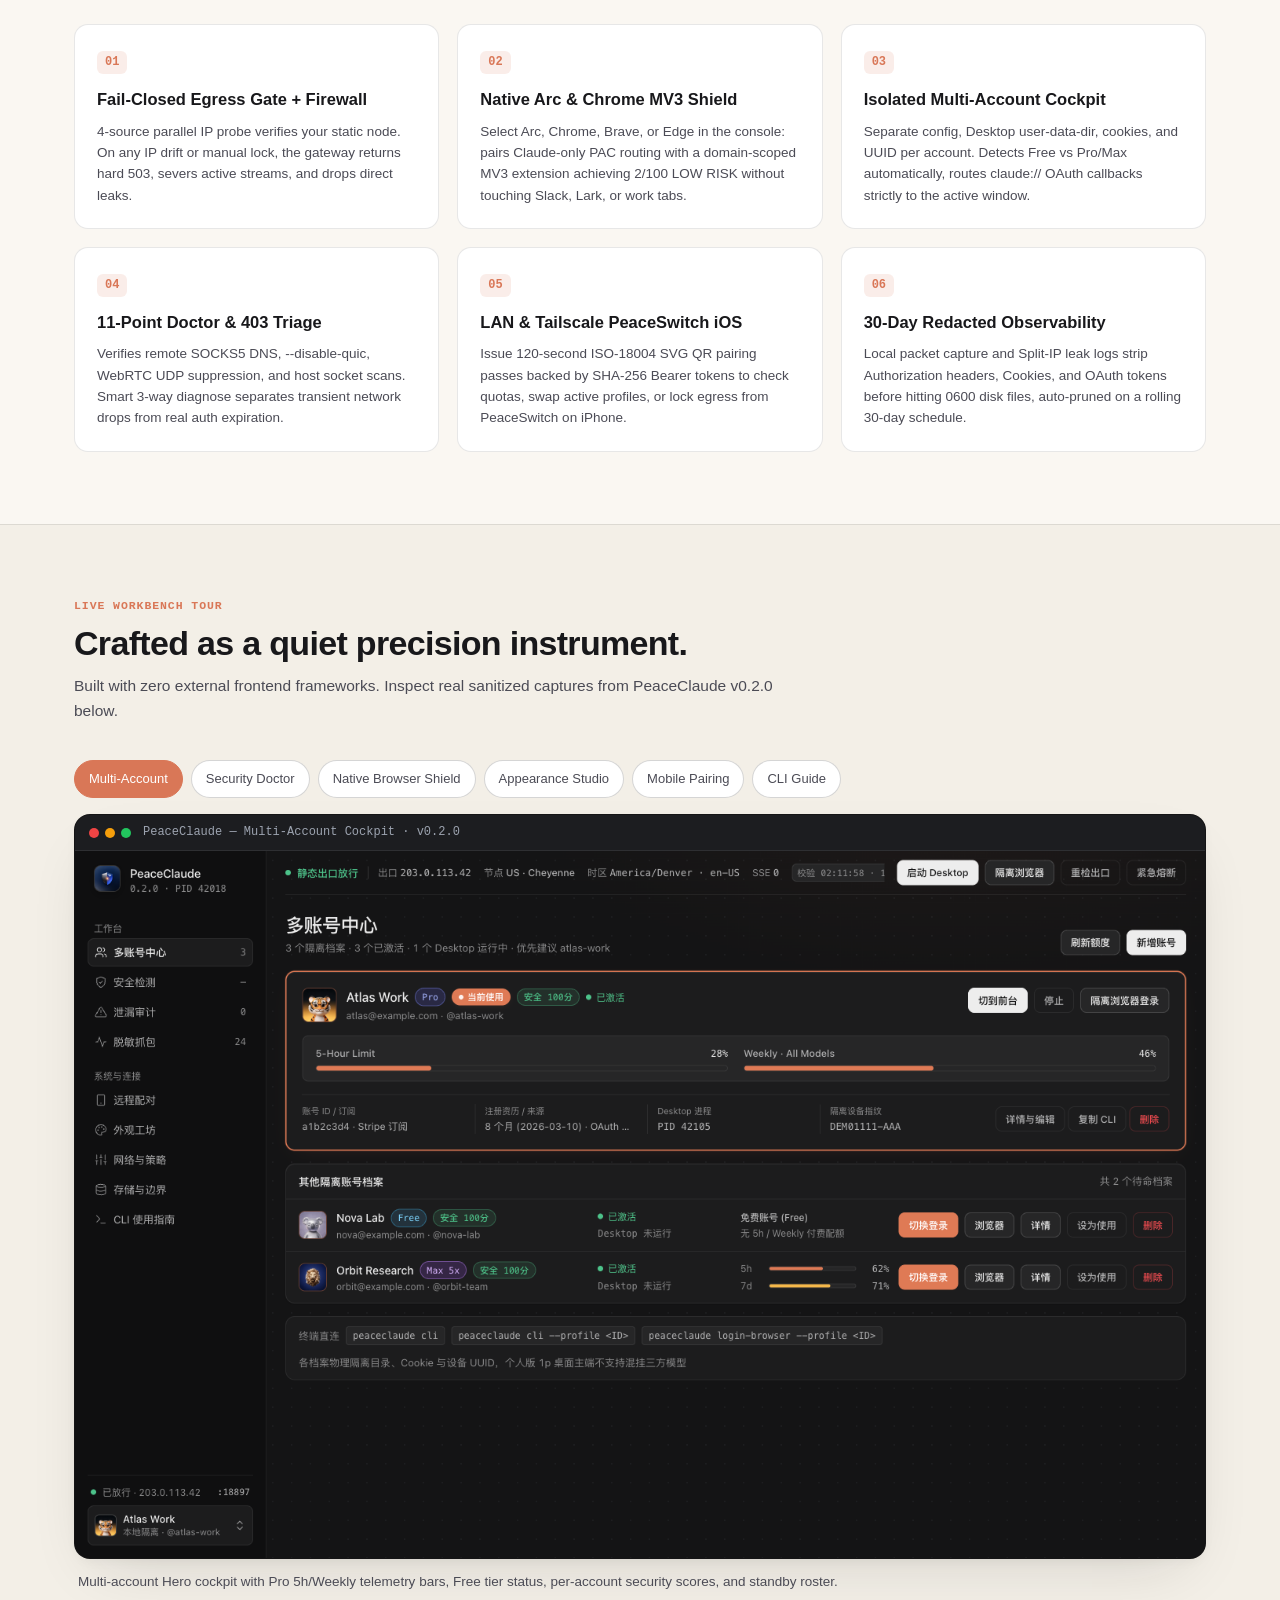
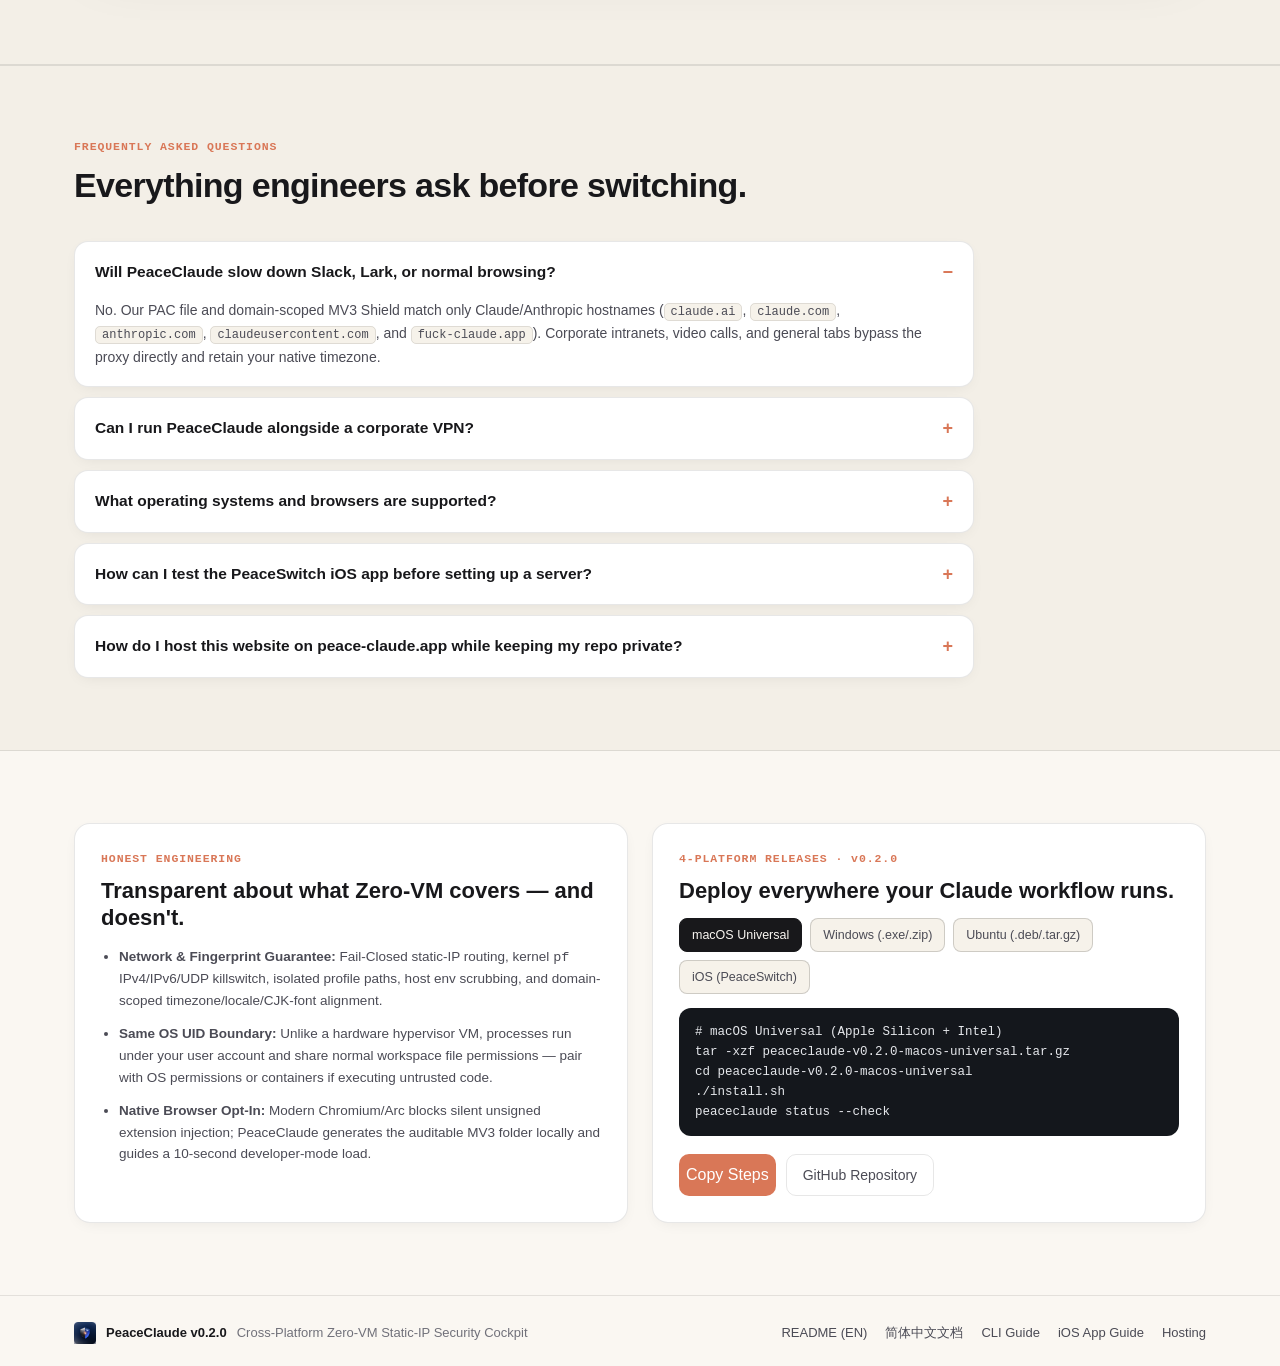
==== commit bdf835ab: "fix: harden CLI remote/service install, concurrent mobile state, Windows PAC, iOS safety, and site S" ====
--- a/website/index.html
+++ b/website/index.html
@@ -5,10 +5,19 @@
   <meta name="viewport" content="width=device-width, initial-scale=1.0" />
   <title>PeaceClaude — Multi-Platform Zero-VM Static-IP Security Cockpit</title>
   <meta name="description" content="Zero-VM, Fail-Closed static-IP control cockpit across macOS, Windows, Ubuntu Linux, Local Web, and iOS PeaceSwitch." />
+  <meta name="theme-color" content="#FAF7F2" />
+  <link rel="canonical" href="https://peaceclaude-hub.netlify.app/" />
+  <meta property="og:title" content="PeaceClaude — Multi-Platform Zero-VM Static-IP Security Cockpit" />
+  <meta property="og:description" content="Lock Claude Desktop, CLI & native Arc/Chrome to a verified static US egress IP across macOS, Windows, Ubuntu, and PeaceSwitch iOS." />
+  <meta property="og:type" content="website" />
+  <meta property="og:url" content="https://peaceclaude-hub.netlify.app/" />
+  <meta property="og:image" content="https://peaceclaude-hub.netlify.app/assets/accounts-overview.png" />
+  <meta name="twitter:card" content="summary_large_image" />
   <link rel="icon" type="image/png" href="assets/peace-logo.png" />
   <link rel="stylesheet" href="styles.css" />
 </head>
 <body>
+  <a class="skip-link" href="#top" data-i18n="skip_link">Skip to main content</a>
   <header class="site-header">
     <div class="container header-inner">
       <a class="brand" href="#top">
@@ -157,11 +166,11 @@
         </div>
 
         <div class="guide-shell">
-          <div class="guide-tabs" id="guide-tabs" role="tablist">
-            <button type="button" class="guide-tab active" data-platform="macos">macOS (Universal)</button>
-            <button type="button" class="guide-tab" data-platform="windows">Windows 10 / 11</button>
-            <button type="button" class="guide-tab" data-platform="ubuntu">Ubuntu Linux (.deb)</button>
-            <button type="button" class="guide-tab" data-platform="ios">iOS PeaceSwitch</button>
+          <div class="guide-tabs" id="guide-tabs" role="tablist" aria-label="Quickstart Platforms">
+            <button type="button" class="guide-tab active" role="tab" aria-selected="true" data-platform="macos">macOS (Universal)</button>
+            <button type="button" class="guide-tab" role="tab" aria-selected="false" data-platform="windows">Windows 10 / 11</button>
+            <button type="button" class="guide-tab" role="tab" aria-selected="false" data-platform="ubuntu">Ubuntu Linux (.deb)</button>
+            <button type="button" class="guide-tab" role="tab" aria-selected="false" data-platform="ios">iOS PeaceSwitch</button>
           </div>
 
           <div class="guide-steps-grid" id="guide-steps-grid"></div>
@@ -412,13 +421,13 @@
         </div>
 
         <div class="showcase-shell">
-          <div class="showcase-tabs" id="showcase-tabs" role="tablist">
-            <button type="button" class="sc-tab active" data-shot="accounts-overview.png" data-i18n="tab_acc" data-caption-en="Multi-account Hero cockpit with Pro 5h/Weekly telemetry bars, Free tier status, per-account security scores, and standby roster." data-caption-zh="三段式多账号焦点工作台：Pro 5h/Weekly 双列配额、Free 清晰提示、单账号安全得分与一键切号。">Multi-Account</button>
-            <button type="button" class="sc-tab" data-shot="security-doctor.png" data-i18n="tab_sec" data-caption-en="11/11 Security Doctor with live ring score, zero-clutter passed checks, browser fingerprint audit, and 1-click remediation." data-caption-zh="11/11 全链路安全体检：实时评分环、精简无冗余的通过项、浏览器指纹自检与 403 三分诊。">Security Doctor</button>
-            <button type="button" class="sc-tab" data-shot="native-browser-shield.png" data-i18n="tab_nb" data-caption-en="Multi-select native browser protection combining Claude-only PAC with domain-scoped MV3 Identity Shield detection." data-caption-zh="原生浏览器多选护航：结合仅分流 Claude 的系统 PAC 与域名定向 MV3 护航扩展实时状态扫描。">Native Browser Shield</button>
-            <button type="button" class="sc-tab" data-shot="appearance-studio.png" data-i18n="tab_app" data-caption-en="Appearance Studio with 6 light + 6 dark curated palettes, live miniature console stage, and custom accent pickers." data-caption-zh="外观工坊：浅深共 12 套原创调色板、实时微缩画布与字体尺度微调。">Appearance Studio</button>
-            <button type="button" class="sc-tab" data-shot="remote-pair.png" data-i18n="tab_rem" data-caption-en="LAN / Tailscale mobile pairing pass with 120s countdown and instant device revocation." data-caption-zh="零云端中继的局域网 / Tailscale 手机扫码配对通行证，带 120 秒倒计时与随手踢除。">Mobile Pairing</button>
-            <button type="button" class="sc-tab" data-shot="cli-guide.png" data-i18n="tab_cli" data-caption-en="Built-in categorized CLI launcher &amp; safety command cheatsheet with 1-click clipboard copy." data-caption-zh="内置四分类 CLI 终端命令速查与 PAC 安全提示，任意指令一键复制。">CLI Guide</button>
+          <div class="showcase-tabs" id="showcase-tabs" role="tablist" aria-label="Workbench Screenshots">
+            <button type="button" class="sc-tab active" role="tab" aria-selected="true" data-shot="accounts-overview.png" data-i18n="tab_acc" data-caption-en="Multi-account Hero cockpit with Pro 5h/Weekly telemetry bars, Free tier status, per-account security scores, and standby roster." data-caption-zh="三段式多账号焦点工作台：Pro 5h/Weekly 双列配额、Free 清晰提示、单账号安全得分与一键切号。">Multi-Account</button>
+            <button type="button" class="sc-tab" role="tab" aria-selected="false" data-shot="security-doctor.png" data-i18n="tab_sec" data-caption-en="11/11 Security Doctor with live ring score, zero-clutter passed checks, browser fingerprint audit, and 1-click remediation." data-caption-zh="11/11 全链路安全体检：实时评分环、精简无冗余的通过项、浏览器指纹自检与 403 三分诊。">Security Doctor</button>
+            <button type="button" class="sc-tab" role="tab" aria-selected="false" data-shot="native-browser-shield.png" data-i18n="tab_nb" data-caption-en="Multi-select native browser protection combining Claude-only PAC with domain-scoped MV3 Identity Shield detection." data-caption-zh="原生浏览器多选护航：结合仅分流 Claude 的系统 PAC 与域名定向 MV3 护航扩展实时状态扫描。">Native Browser Shield</button>
+            <button type="button" class="sc-tab" role="tab" aria-selected="false" data-shot="appearance-studio.png" data-i18n="tab_app" data-caption-en="Appearance Studio with 6 light + 6 dark curated palettes, live miniature console stage, and custom accent pickers." data-caption-zh="外观工坊：浅深共 12 套原创调色板、实时微缩画布与字体尺度微调。">Appearance Studio</button>
+            <button type="button" class="sc-tab" role="tab" aria-selected="false" data-shot="remote-pair.png" data-i18n="tab_rem" data-caption-en="LAN / Tailscale mobile pairing pass with 120s countdown and instant device revocation." data-caption-zh="零云端中继的局域网 / Tailscale 手机扫码配对通行证，带 120 秒倒计时与随手踢除。">Mobile Pairing</button>
+            <button type="button" class="sc-tab" role="tab" aria-selected="false" data-shot="cli-guide.png" data-i18n="tab_cli" data-caption-en="Built-in categorized CLI launcher &amp; safety command cheatsheet with 1-click clipboard copy." data-caption-zh="内置四分类 CLI 终端命令速查与 PAC 安全提示，任意指令一键复制。">CLI Guide</button>
           </div>
 
           <div class="window-frame">
@@ -483,16 +492,16 @@
           <div class="section-kicker" data-i18n="ins_kicker">4-PLATFORM RELEASES · v0.2.0</div>
           <h2 data-i18n="ins_title">Deploy everywhere your Claude workflow runs.</h2>
 
-          <div class="install-tabs" id="install-tabs">
-            <button type="button" class="ins-tab active" data-mode="macos">macOS Universal</button>
-            <button type="button" class="ins-tab" data-mode="windows">Windows (.exe/.zip)</button>
-            <button type="button" class="ins-tab" data-mode="ubuntu">Ubuntu (.deb/.tar.gz)</button>
-            <button type="button" class="ins-tab" data-mode="ios">iOS (PeaceSwitch)</button>
+          <div class="install-tabs" id="install-tabs" role="tablist" aria-label="Download Platforms">
+            <button type="button" class="ins-tab active" role="tab" aria-selected="true" data-mode="macos">macOS Universal</button>
+            <button type="button" class="ins-tab" role="tab" aria-selected="false" data-mode="windows">Windows (.exe/.zip)</button>
+            <button type="button" class="ins-tab" role="tab" aria-selected="false" data-mode="ubuntu">Ubuntu (.deb/.tar.gz)</button>
+            <button type="button" class="ins-tab" role="tab" aria-selected="false" data-mode="ios">iOS (PeaceSwitch)</button>
           </div>
 
           <pre class="install-code" id="install-code"><code># macOS Universal (Apple Silicon + Intel)
-tar -xzf peaceclaude-v0.2.0-darwin-universal.tar.gz
-cd peaceclaude-v0.2.0-darwin-universal
+tar -xzf peaceclaude-v0.2.0-macos-universal.tar.gz
+cd peaceclaude-v0.2.0-macos-universal
 ./install.sh
 peaceclaude status --check</code></pre>
 
@@ -521,6 +530,7 @@
       </div>
     </div>
   </footer>
+  <div id="a11y-live" class="sr-only" aria-live="polite" aria-atomic="true"></div>
 
   <script src="app.js"></script>
 </body>
--- a/website/styles.css
+++ b/website/styles.css
@@ -42,7 +42,46 @@
 }
 
 *, *::before, *::after { box-sizing: border-box; }
-html { scroll-behavior: smooth; }
+html { scroll-behavior: smooth; scroll-padding-top: 80px; }
+:focus-visible {
+  outline: 2px solid var(--accent);
+  outline-offset: 2px;
+}
+.skip-link {
+  position: absolute;
+  left: -9999px;
+  top: 8px;
+  z-index: 100;
+  padding: 10px 16px;
+  border-radius: 10px;
+  background: var(--text);
+  color: var(--bg);
+  font-weight: 600;
+  font-size: 13px;
+  text-decoration: none;
+}
+.skip-link:focus {
+  left: 14px;
+}
+.sr-only {
+  position: absolute;
+  width: 1px;
+  height: 1px;
+  padding: 0;
+  margin: -1px;
+  overflow: hidden;
+  clip: rect(0, 0, 0, 0);
+  white-space: nowrap;
+  border: 0;
+}
+@media (prefers-reduced-motion: reduce) {
+  html { scroll-behavior: auto; }
+  *, *::before, *::after {
+    animation-duration: 0.01ms !important;
+    animation-iteration-count: 1 !important;
+    transition-duration: 0.01ms !important;
+  }
+}
 body {
   margin: 0;
   background: var(--bg);
@@ -1035,4 +1074,6 @@
   .deck-surfaces, .bento-grid, .guide-steps-grid { grid-template-columns: 1fr; }
   .guide-cmd-row { flex-direction: column; align-items: stretch; }
   .bar-row { grid-template-columns: 96px minmax(0, 1fr) 78px; }
-}
+  .footer-inner { justify-content: center; text-align: center; }
+  .footer-links { flex-wrap: wrap; justify-content: center; gap: 12px 16px; }
+}
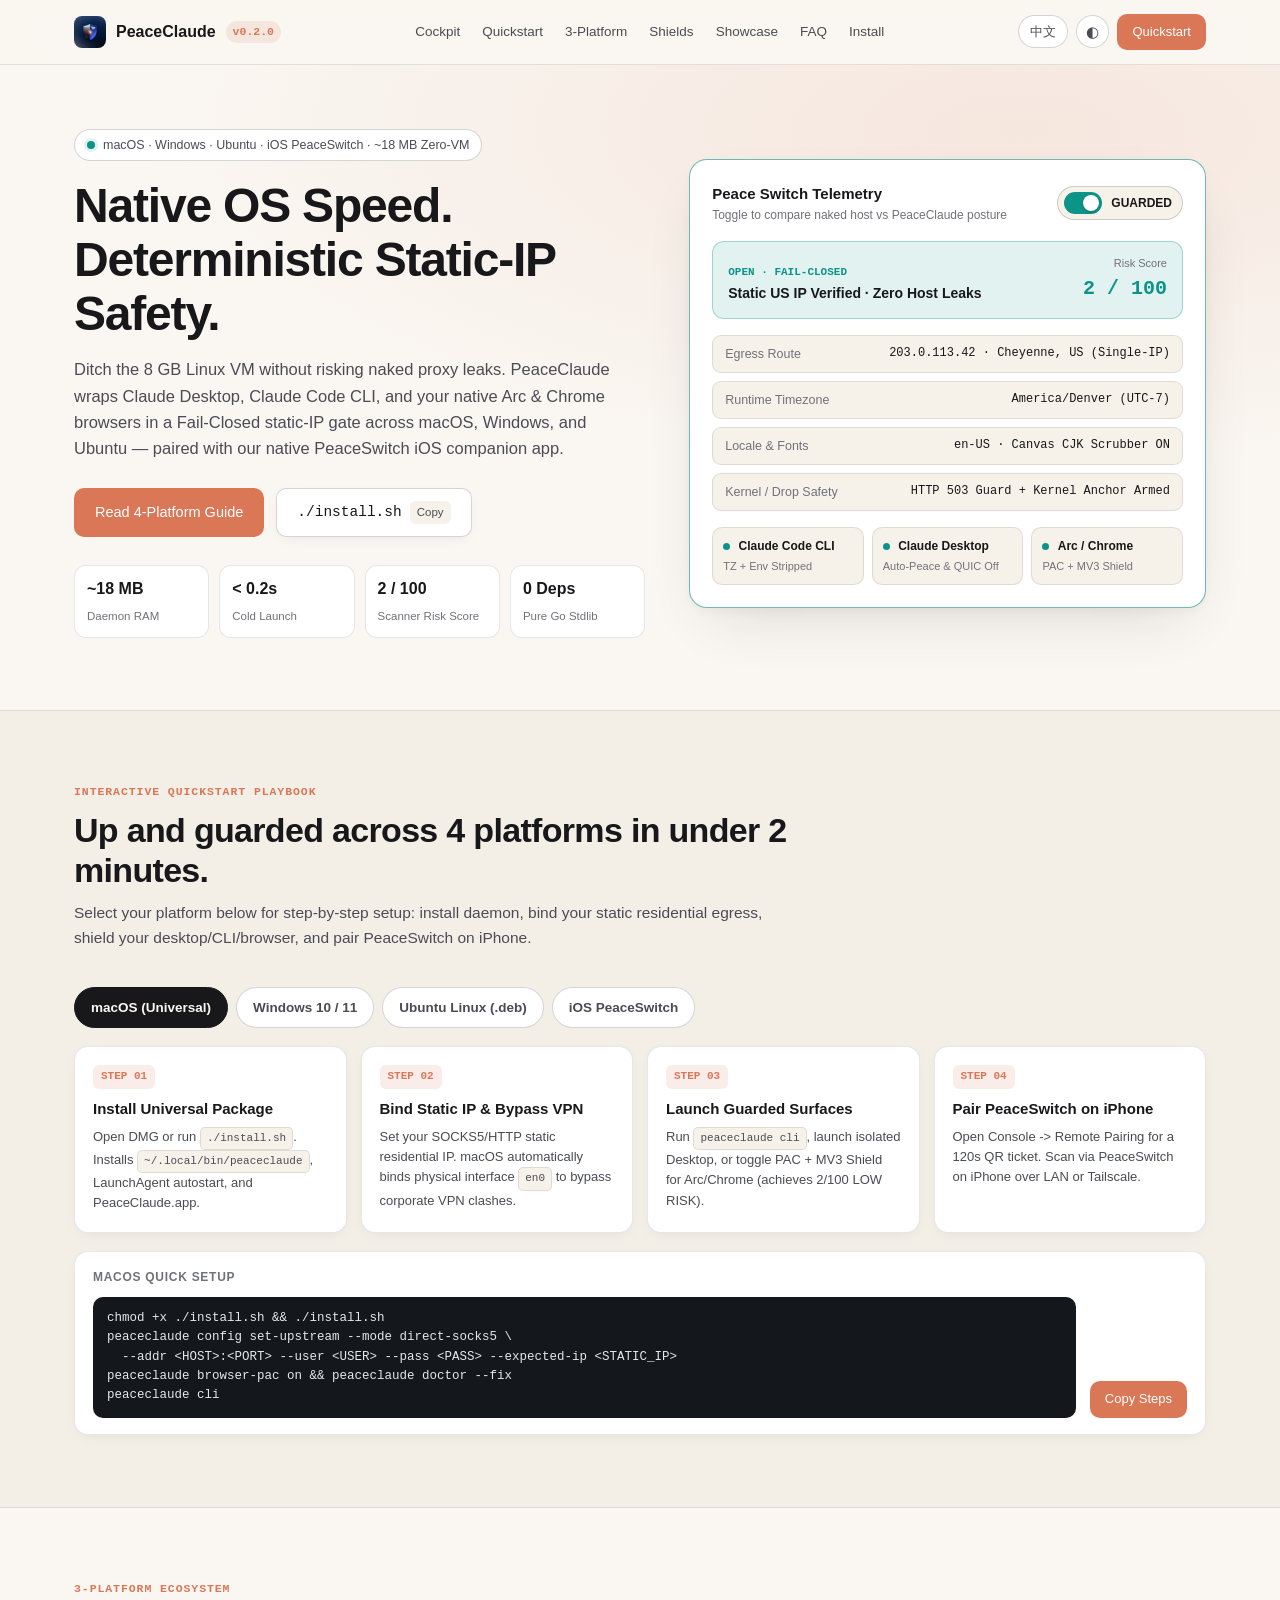
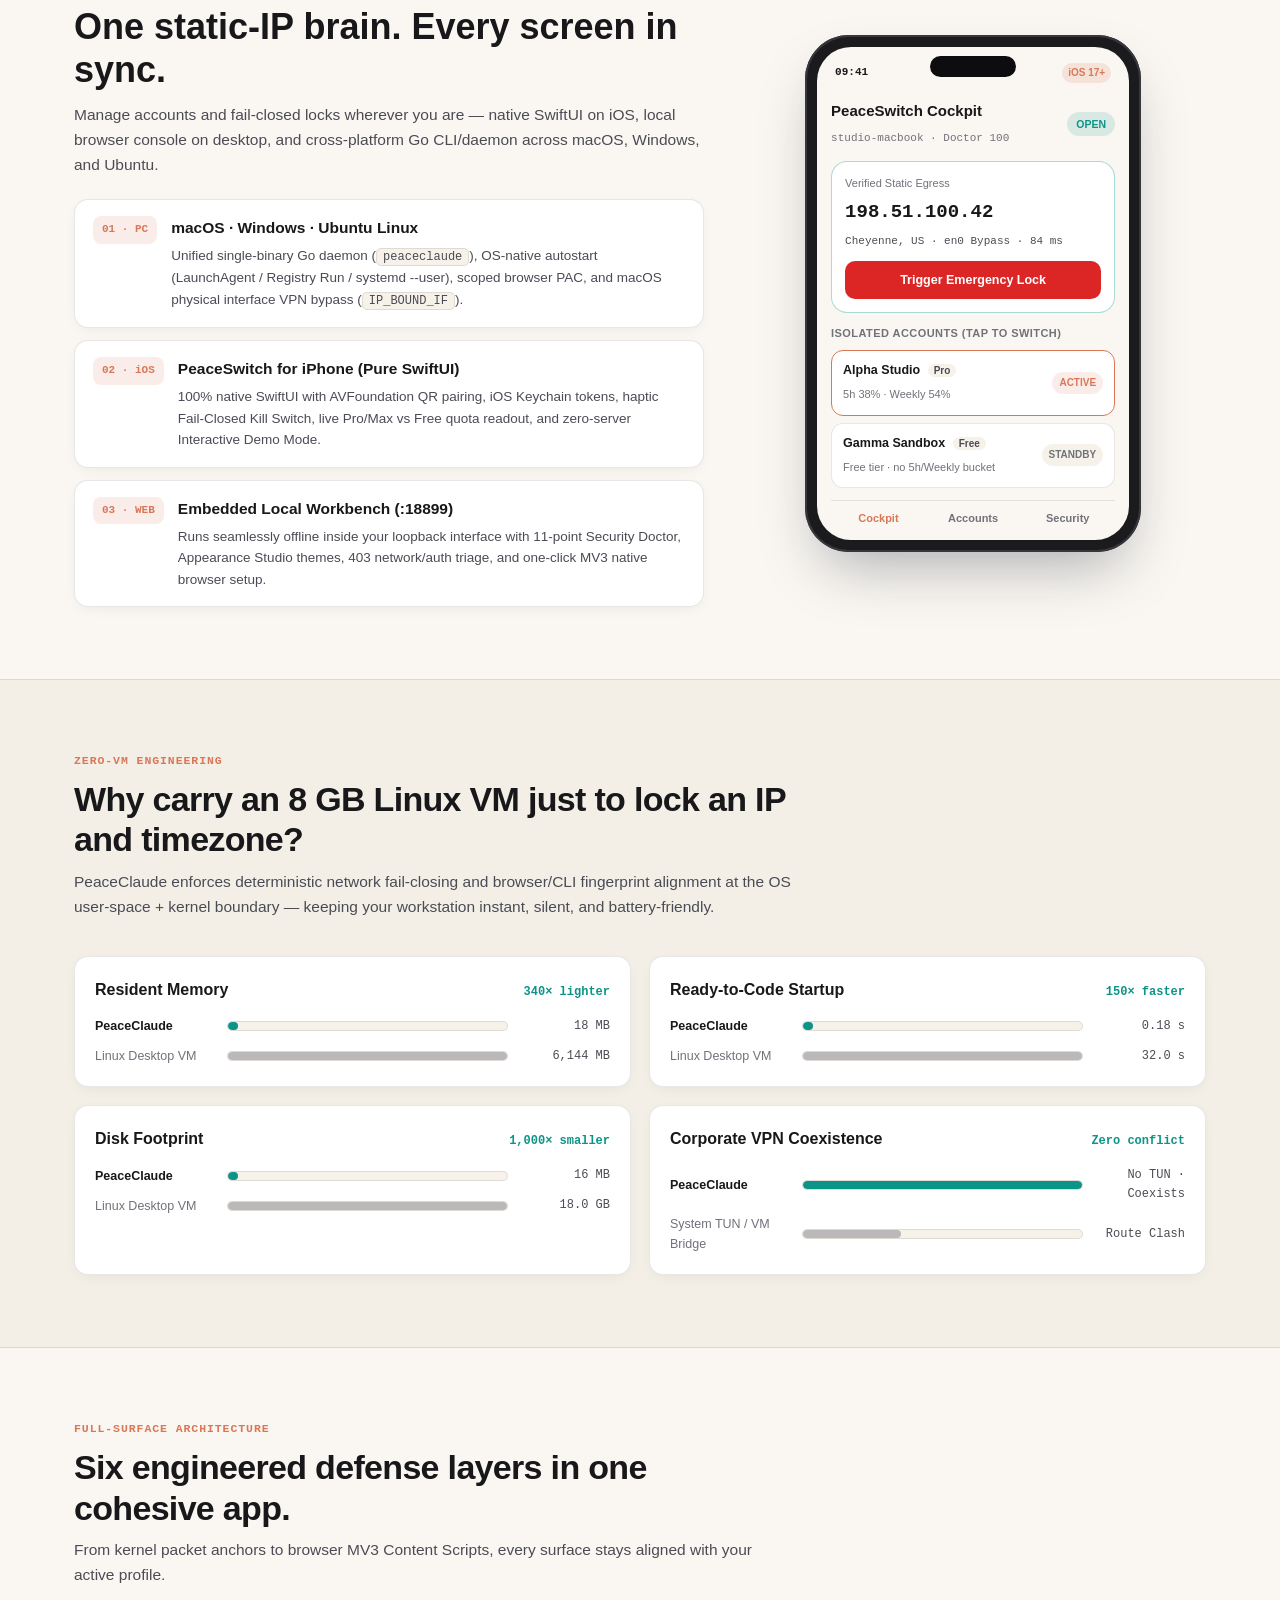
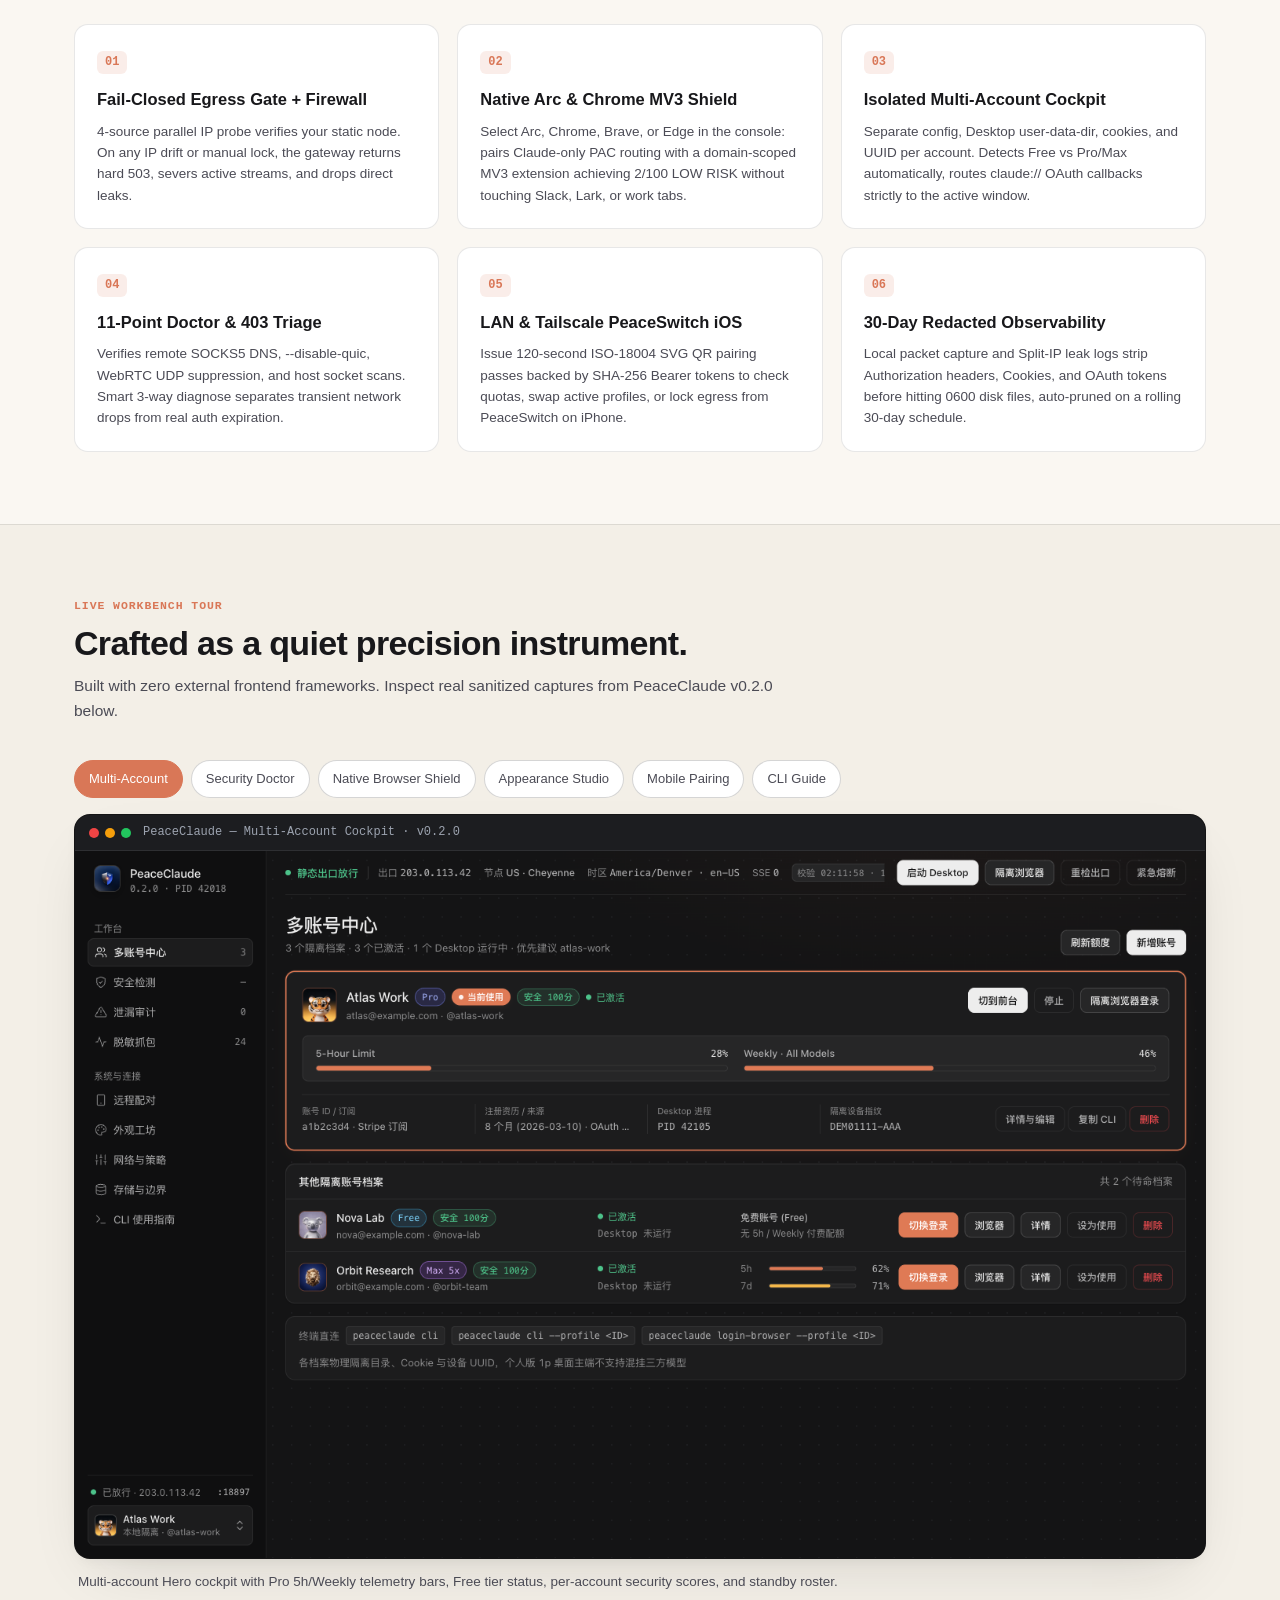
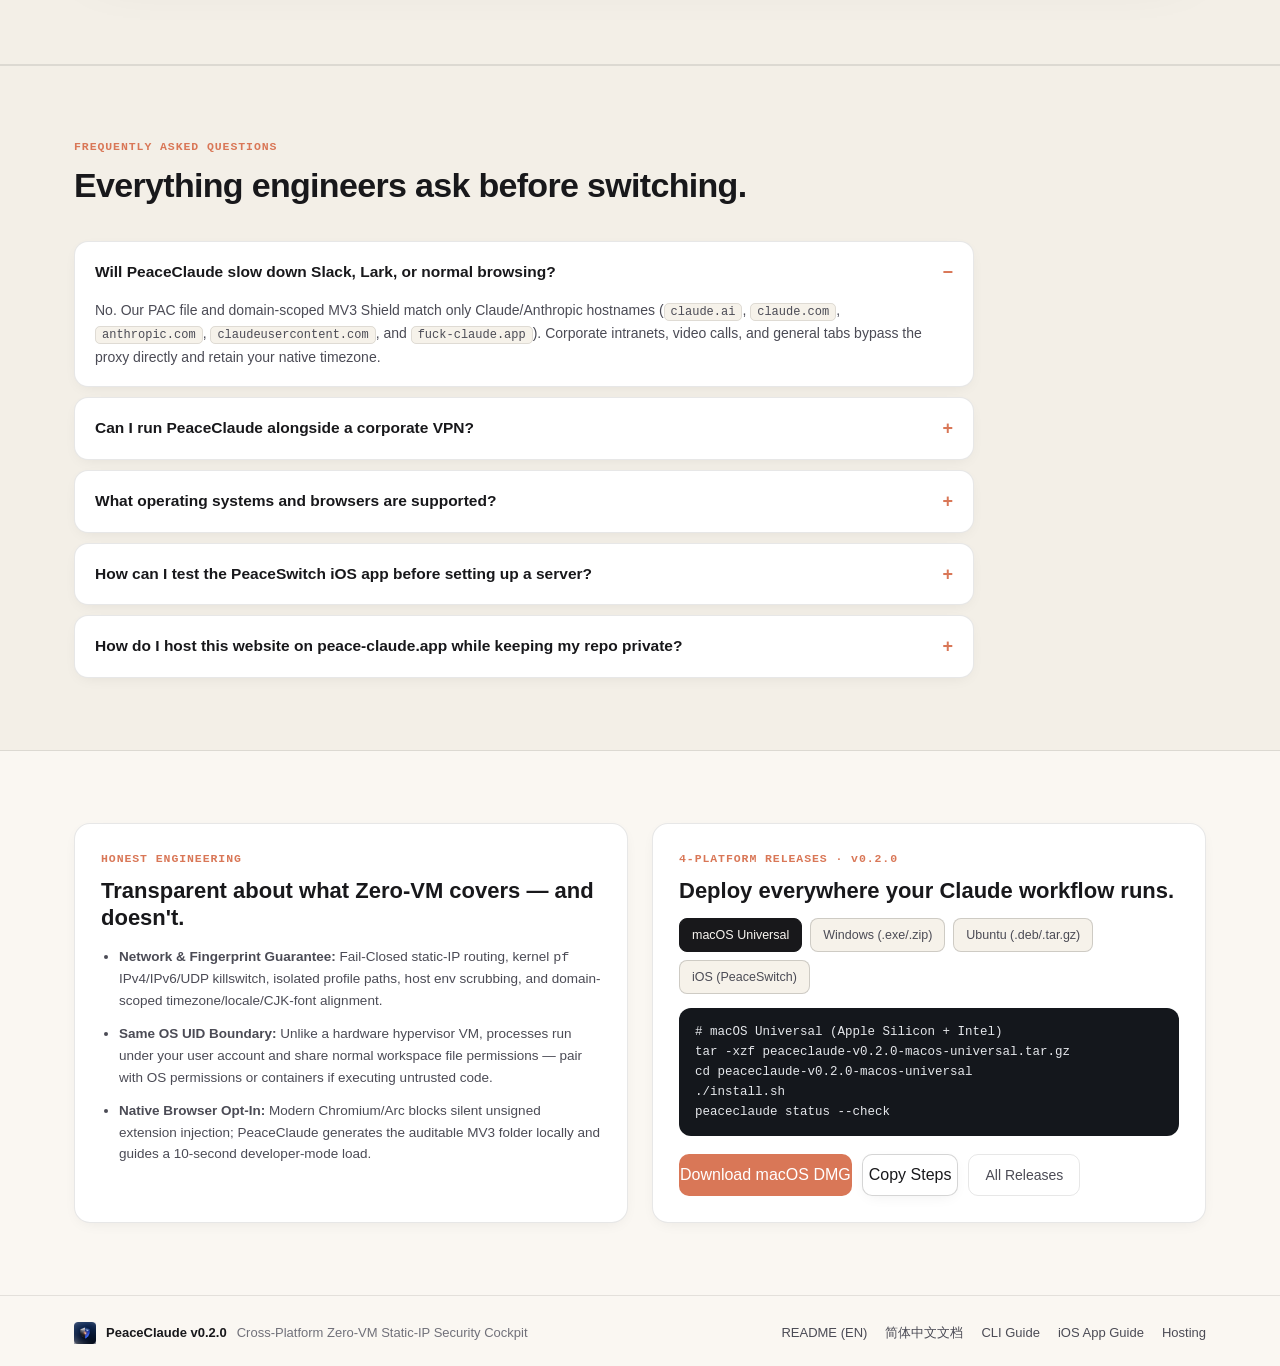
==== commit 7e0387d1: "docs(site): switch primary site to GitHub Pages and wire direct Release download links" ====
--- a/website/index.html
+++ b/website/index.html
@@ -6,12 +6,12 @@
   <title>PeaceClaude — Multi-Platform Zero-VM Static-IP Security Cockpit</title>
   <meta name="description" content="Zero-VM, Fail-Closed static-IP control cockpit across macOS, Windows, Ubuntu Linux, Local Web, and iOS PeaceSwitch." />
   <meta name="theme-color" content="#FAF7F2" />
-  <link rel="canonical" href="https://peaceclaude-hub.netlify.app/" />
+  <link rel="canonical" href="https://dragonforce2010.github.io/peaceclaude/" />
   <meta property="og:title" content="PeaceClaude — Multi-Platform Zero-VM Static-IP Security Cockpit" />
   <meta property="og:description" content="Lock Claude Desktop, CLI & native Arc/Chrome to a verified static US egress IP across macOS, Windows, Ubuntu, and PeaceSwitch iOS." />
   <meta property="og:type" content="website" />
-  <meta property="og:url" content="https://peaceclaude-hub.netlify.app/" />
-  <meta property="og:image" content="https://peaceclaude-hub.netlify.app/assets/accounts-overview.png" />
+  <meta property="og:url" content="https://dragonforce2010.github.io/peaceclaude/" />
+  <meta property="og:image" content="https://dragonforce2010.github.io/peaceclaude/assets/accounts-overview.png" />
   <meta name="twitter:card" content="summary_large_image" />
   <link rel="icon" type="image/png" href="assets/peace-logo.png" />
   <link rel="stylesheet" href="styles.css" />
@@ -506,8 +506,9 @@
 peaceclaude status --check</code></pre>
 
           <div class="install-foot">
-            <button type="button" class="btn btn-primary" id="btn-copy-install" data-i18n="ins_copy">Copy Steps</button>
-            <a class="btn btn-ghost" href="https://github.com/dragonforce2010/peaceclaude" target="_blank" rel="noopener" data-i18n="ins_docs">GitHub Repository</a>
+            <a class="btn btn-primary" id="btn-download-mac" href="https://github.com/dragonforce2010/peaceclaude/releases/download/v0.2.0/PeaceClaude-v0.2.0-macos-universal.dmg" target="_blank" rel="noopener" data-i18n="ins_dl_btn">Download macOS DMG</a>
+            <button type="button" class="btn btn-secondary" id="btn-copy-install" data-i18n="ins_copy">Copy Steps</button>
+            <a class="btn btn-ghost" href="https://github.com/dragonforce2010/peaceclaude/releases/latest" target="_blank" rel="noopener" data-i18n="ins_docs">All Releases</a>
           </div>
         </div>
       </div>
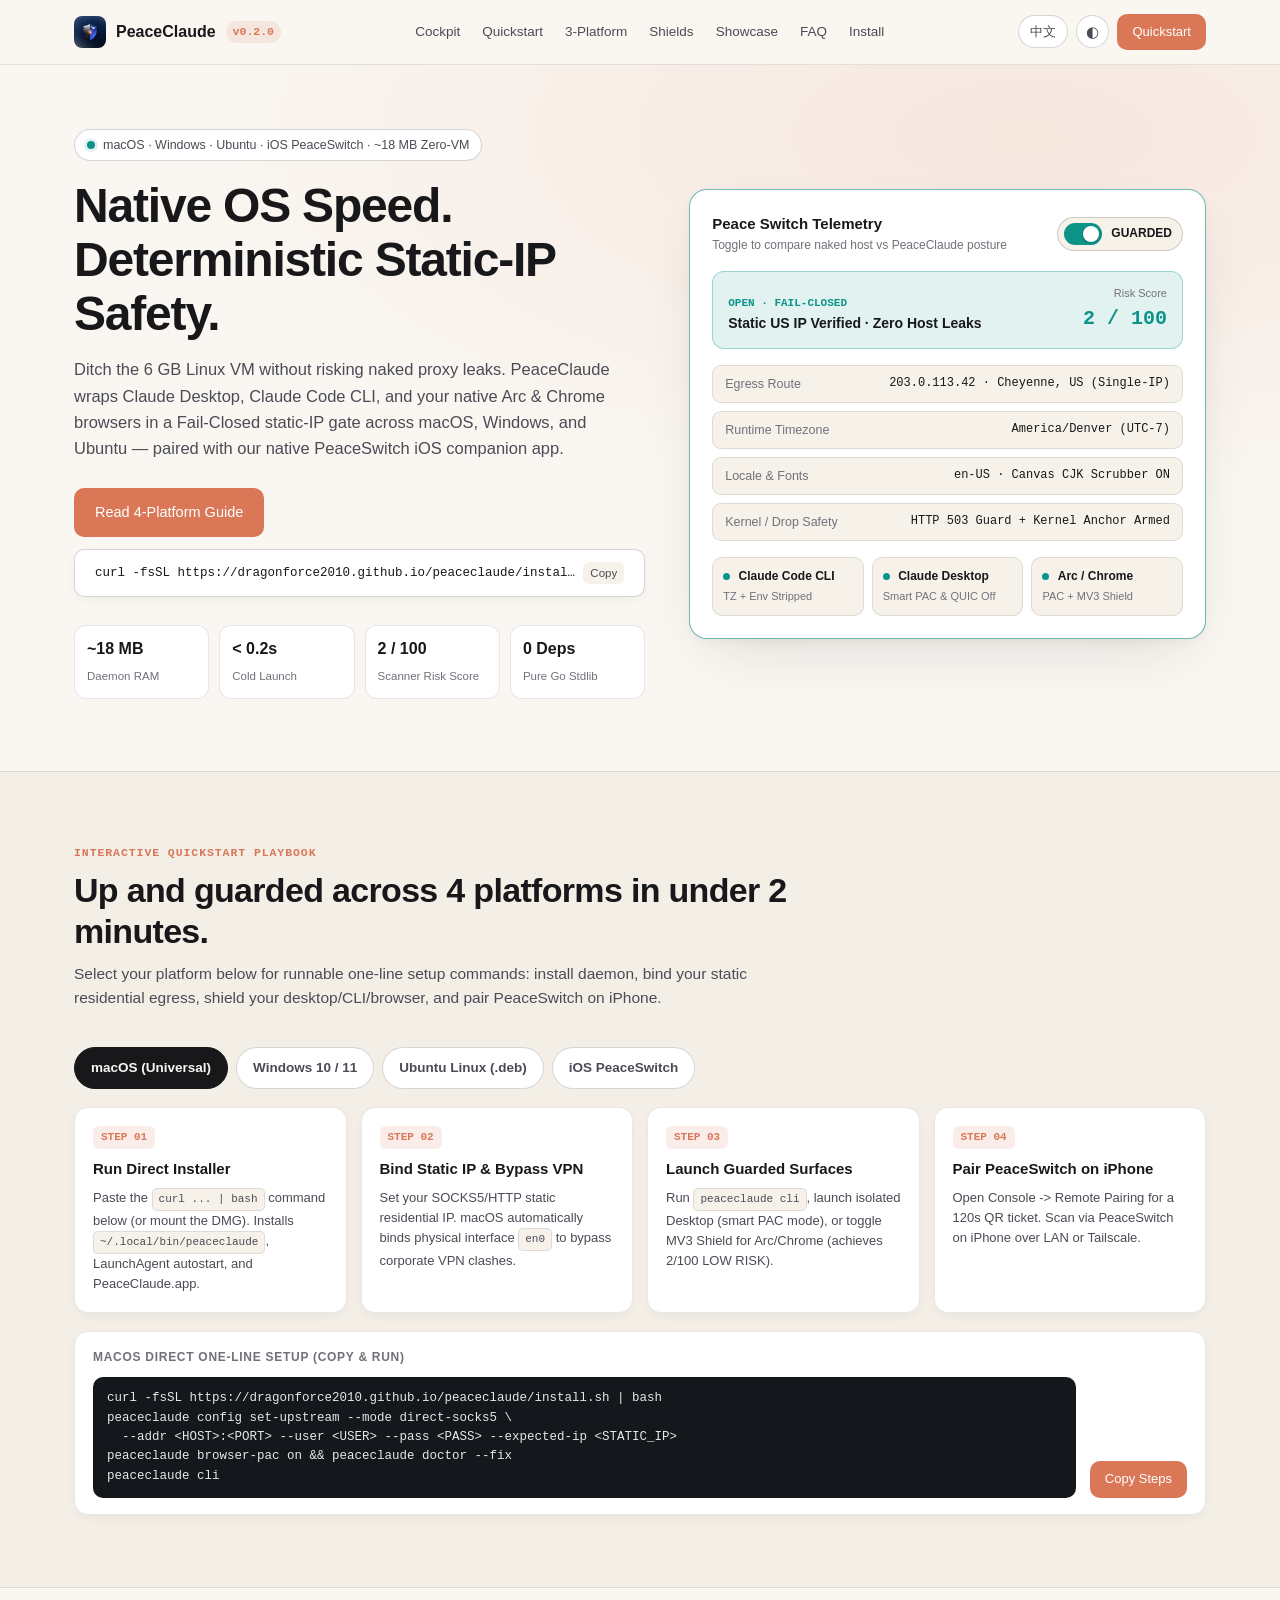
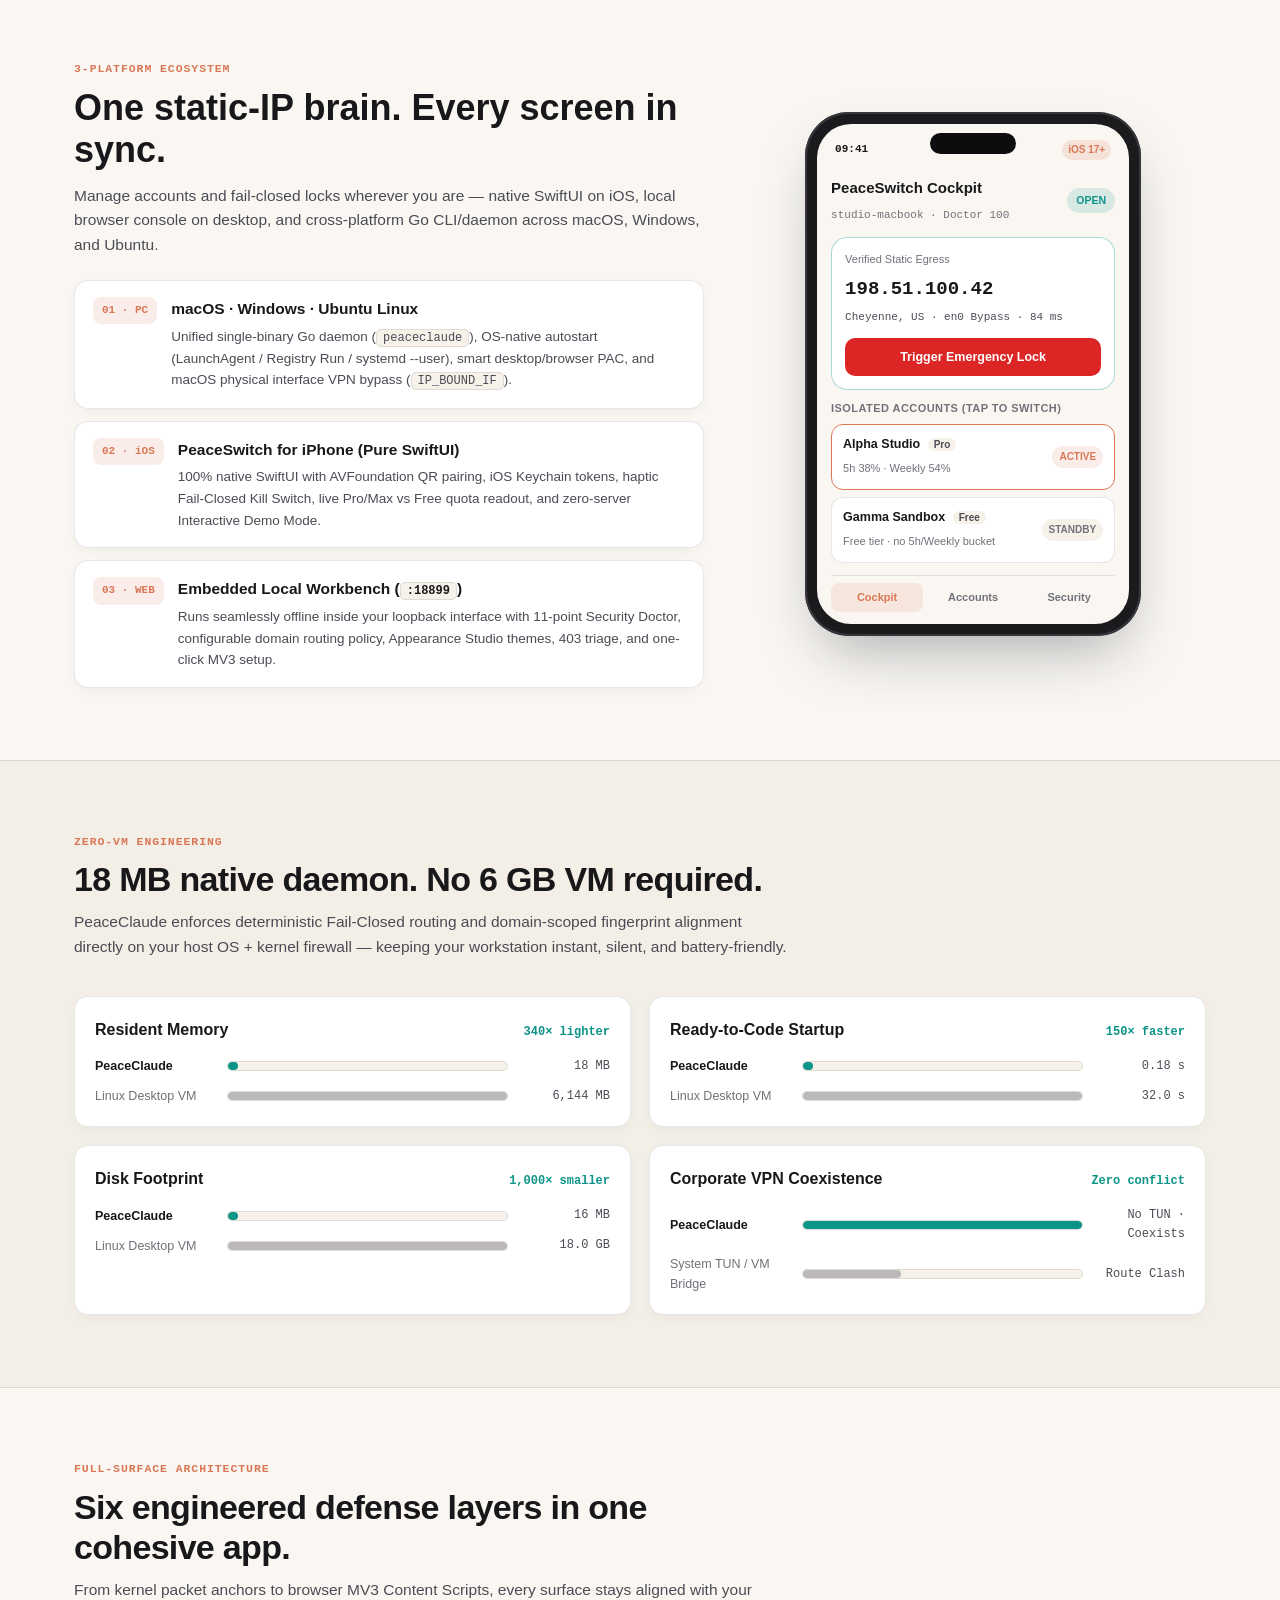
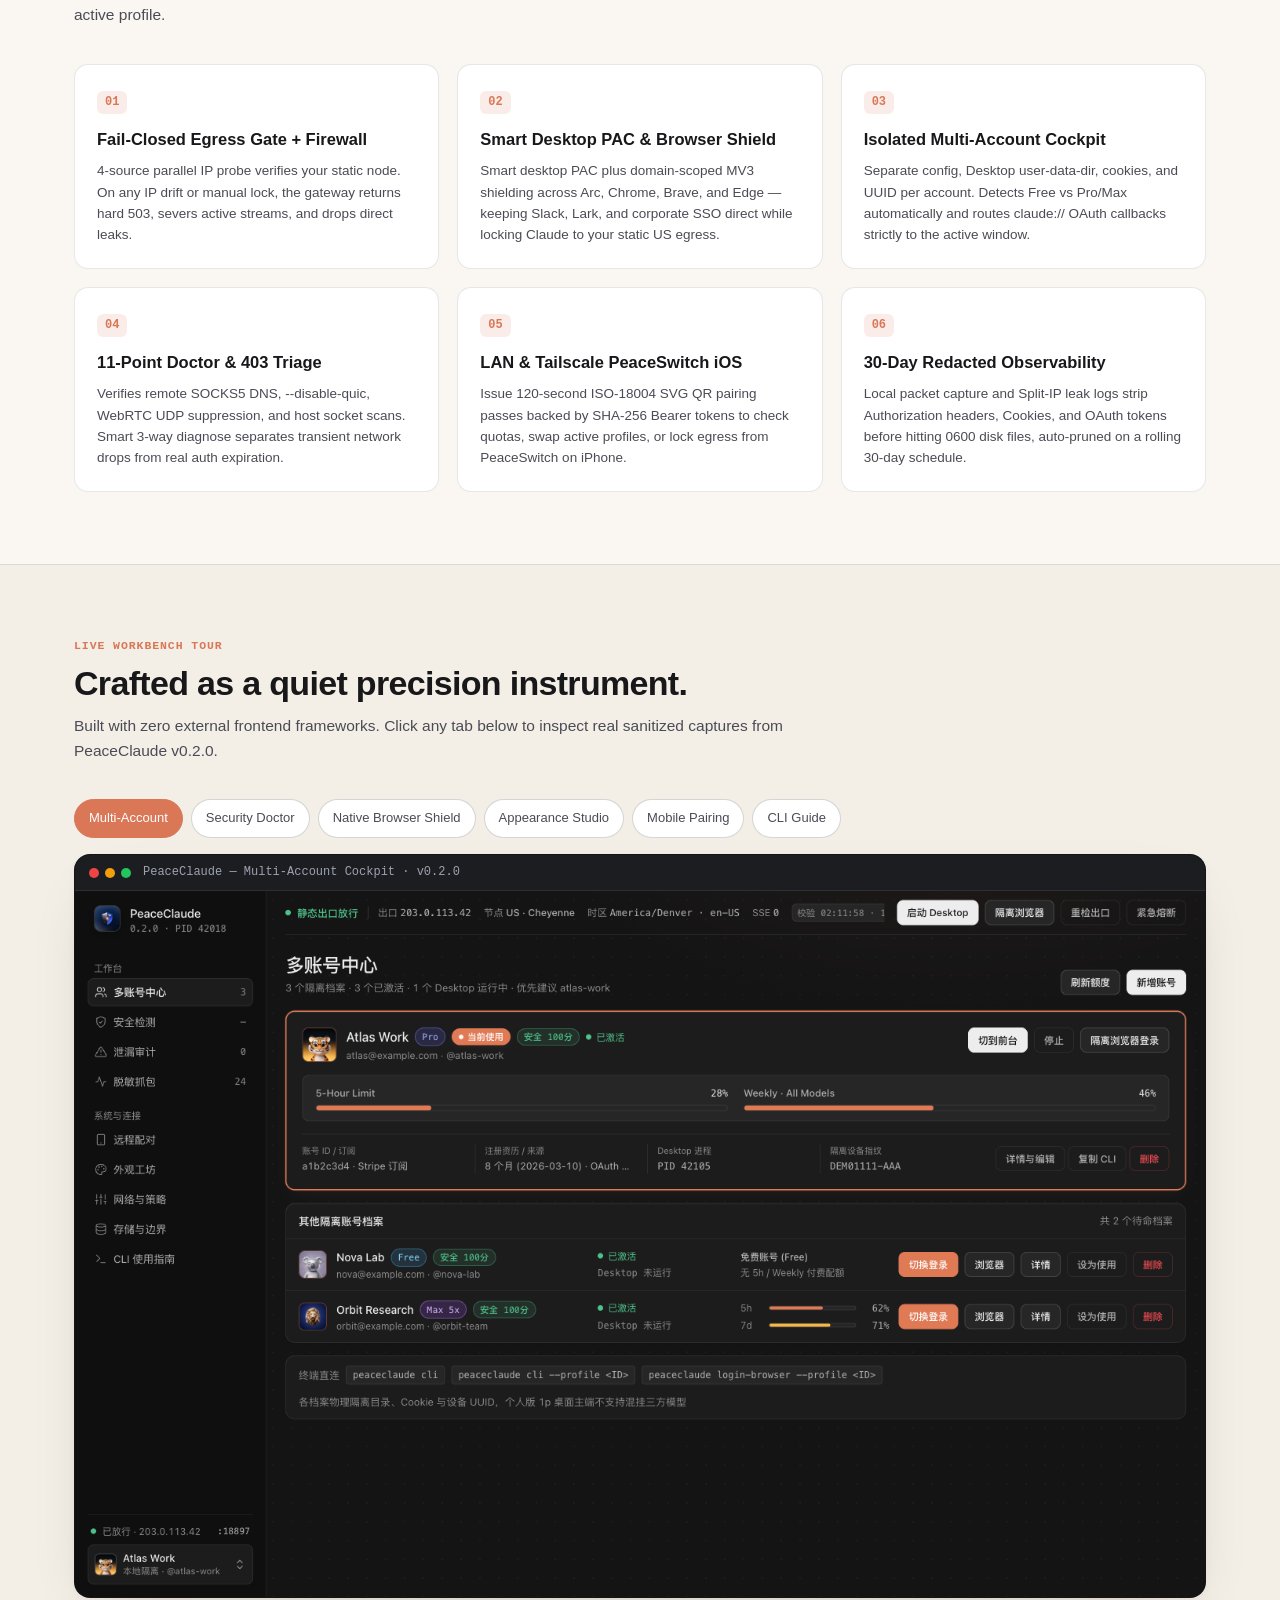
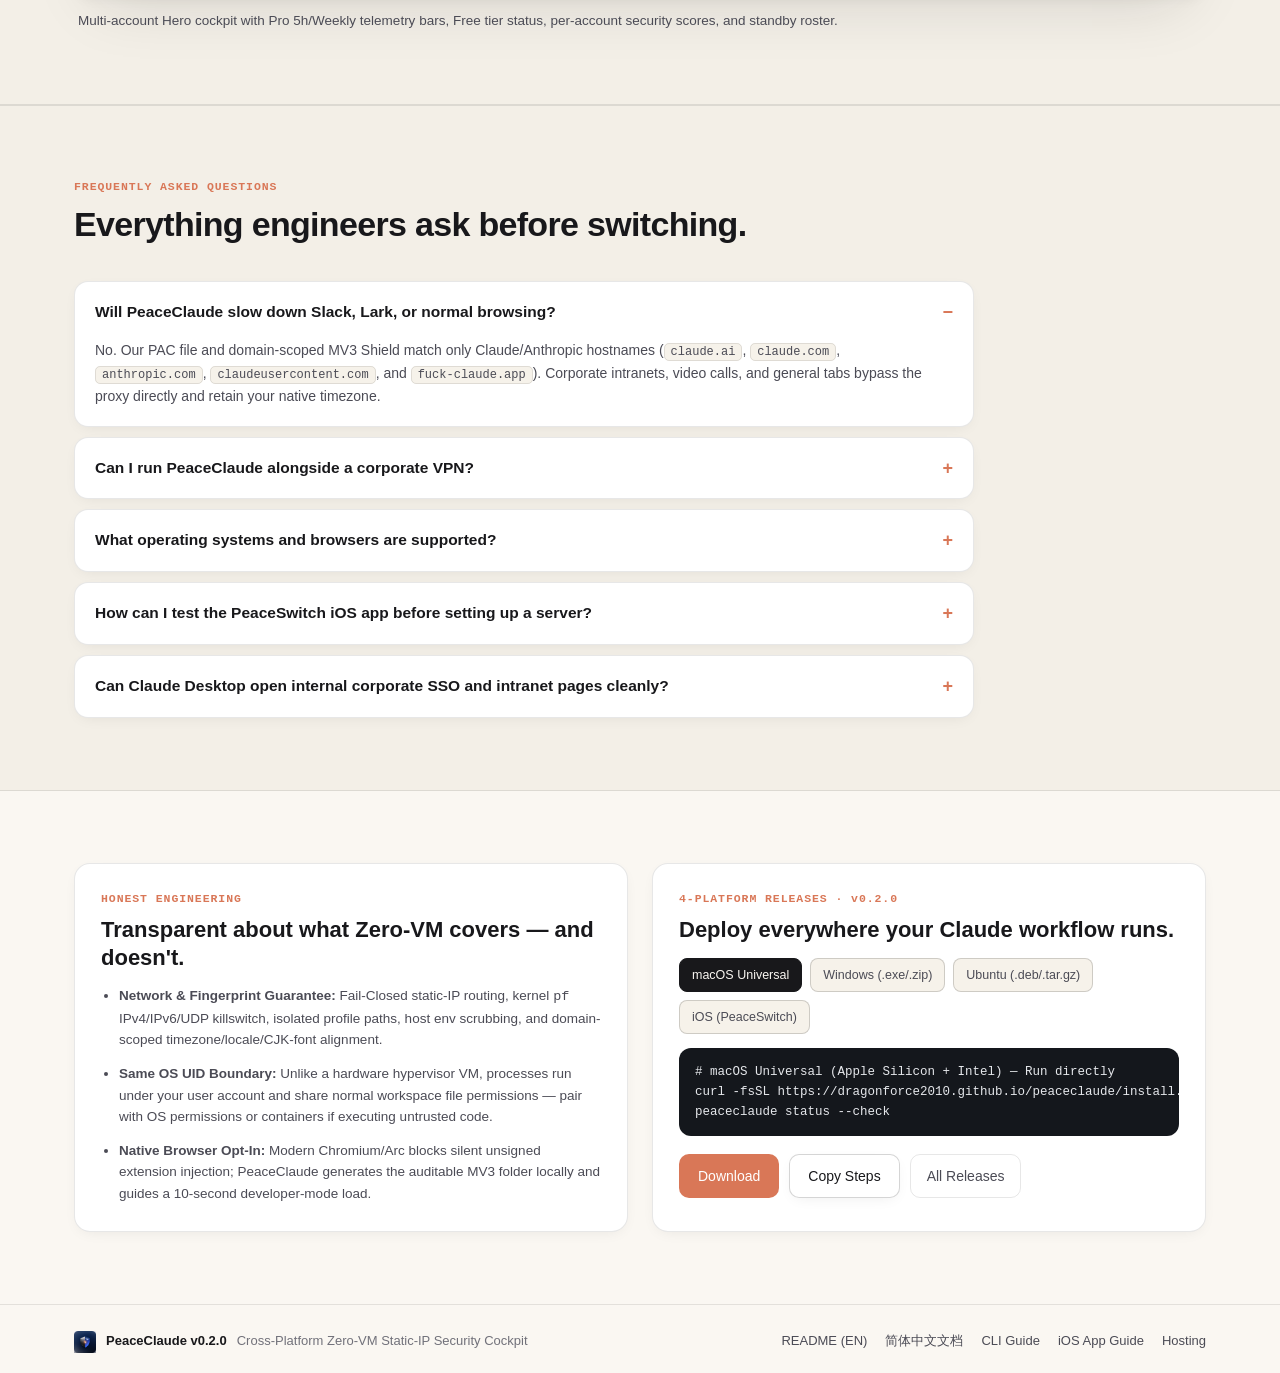
==== commit 4947c29d: "fix(website): repair showcase/iPhone tabs, add hosted install.sh & polish bilingual copy - Add hoste" ====
--- a/website/index.html
+++ b/website/index.html
@@ -61,13 +61,13 @@
           <h1 data-i18n="hero_title">Native OS Speed.<br/>Deterministic Static-IP Safety.</h1>
 
           <p class="hero-lead" data-i18n="hero_lead">
-            Ditch the 8 GB Linux VM without risking naked proxy leaks. PeaceClaude wraps Claude Desktop, Claude Code CLI, and your native Arc &amp; Chrome browsers in a Fail-Closed static-IP gate across macOS, Windows, and Ubuntu — paired with our native PeaceSwitch iOS companion app.
+            Ditch the 6 GB Linux VM without risking naked proxy leaks. PeaceClaude wraps Claude Desktop, Claude Code CLI, and your native Arc &amp; Chrome browsers in a Fail-Closed static-IP gate across macOS, Windows, and Ubuntu — paired with our native PeaceSwitch iOS companion app.
           </p>
 
           <div class="hero-cta-row">
             <a class="btn btn-primary btn-lg" href="#guide" data-i18n="hero_cta_primary">Read 4-Platform Guide</a>
             <button type="button" class="btn btn-secondary btn-lg" id="btn-hero-copy">
-              <code id="hero-copy-cmd">./install.sh</code>
+              <code id="hero-copy-cmd">curl -fsSL https://dragonforce2010.github.io/peaceclaude/install.sh | bash</code>
               <span class="copy-tag" id="hero-copy-tag" data-i18n="copy_label">Copy</span>
             </button>
           </div>
@@ -212,8 +212,8 @@
             <article class="eco-card">
               <div class="eco-badge">03 · WEB</div>
               <div>
-                <h3 data-i18n="eco_web_t">Embedded Local Workbench (`:18899`)</h3>
-                <p data-i18n="eco_web_d">Runs seamlessly offline inside your loopback interface with 11-point Security Doctor, Appearance Studio themes, 403 network/auth triage, and one-click MV3 native browser setup.</p>
+                <h3 data-i18n="eco_web_t">Embedded Local Workbench (<code>:18899</code>)</h3>
+                <p data-i18n="eco_web_d">Runs seamlessly offline inside your loopback interface with 11-point Security Doctor, configurable domain routing policy, Appearance Studio themes, 403 triage, and one-click MV3 setup.</p>
               </div>
             </article>
           </div>
@@ -237,35 +237,92 @@
                 <span class="ios-gate-pill" id="ios-gate-pill">OPEN</span>
               </div>
 
-              <div class="ios-egress-card">
-                <div class="ios-egress-lbl" data-i18n="ios_mock_ip_lbl">Verified Static Egress</div>
-                <div class="ios-egress-ip mono" id="ios-egress-ip">198.51.100.42</div>
-                <div class="ios-egress-meta mono" id="ios-egress-meta">Cheyenne, US · en0 Bypass · 84 ms</div>
-                <button type="button" class="ios-lock-btn" id="btn-ios-lock" data-i18n="ios_mock_lock_btn">Trigger Emergency Lock</button>
-              </div>
-
-              <div class="ios-accounts-wrap">
-                <div class="ios-sec-title" data-i18n="ios_mock_acc_lbl">Isolated Accounts (Tap to Switch)</div>
-                <button type="button" class="ios-acc-row active" data-ios-acc="alpha">
-                  <div>
-                    <strong>Alpha Studio <span class="ios-plan">Pro</span></strong>
-                    <small data-i18n="ios_mock_q1">5h 38% · Weekly 54%</small>
+              <div class="ios-body">
+                <div class="ios-view" id="ios-view-cockpit">
+                  <div class="ios-egress-card">
+                    <div class="ios-egress-lbl" data-i18n="ios_mock_ip_lbl">Verified Static Egress</div>
+                    <div class="ios-egress-ip mono" id="ios-egress-ip">198.51.100.42</div>
+                    <div class="ios-egress-meta mono" id="ios-egress-meta">Cheyenne, US · en0 Bypass · 84 ms</div>
+                    <button type="button" class="ios-lock-btn" id="btn-ios-lock" data-i18n="ios_mock_lock_btn">Trigger Emergency Lock</button>
                   </div>
-                  <span class="ios-active-tag" data-i18n="ios_mock_active">ACTIVE</span>
-                </button>
-                <button type="button" class="ios-acc-row" data-ios-acc="gamma">
-                  <div>
-                    <strong>Gamma Sandbox <span class="ios-plan">Free</span></strong>
-                    <small data-i18n="ios_mock_q2">Free tier · no 5h/Weekly bucket</small>
+
+                  <div class="ios-accounts-wrap">
+                    <div class="ios-sec-title" data-i18n="ios_mock_acc_lbl">Isolated Accounts (Tap to Switch)</div>
+                    <button type="button" class="ios-acc-row active" data-ios-acc="alpha">
+                      <div>
+                        <strong>Alpha Studio <span class="ios-plan">Pro</span></strong>
+                        <small data-i18n="ios_mock_q1">5h 38% · Weekly 54%</small>
+                      </div>
+                      <span class="ios-active-tag" data-i18n="ios_mock_active">ACTIVE</span>
+                    </button>
+                    <button type="button" class="ios-acc-row" data-ios-acc="gamma">
+                      <div>
+                        <strong>Gamma Sandbox <span class="ios-plan">Free</span></strong>
+                        <small data-i18n="ios_mock_q2">Free tier · no 5h/Weekly bucket</small>
+                      </div>
+                      <span class="ios-active-tag muted" data-i18n="ios_mock_standby">STANDBY</span>
+                    </button>
                   </div>
-                  <span class="ios-active-tag muted" data-i18n="ios_mock_standby">STANDBY</span>
-                </button>
-              </div>
-
-              <div class="ios-tabbar">
-                <span class="active" data-i18n="ios_tab_cockpit">Cockpit</span>
-                <span data-i18n="ios_tab_accounts">Accounts</span>
-                <span data-i18n="ios_tab_security">Security</span>
+                </div>
+
+                <div class="ios-view hidden" id="ios-view-accounts">
+                  <div class="ios-sec-title" data-i18n="ios_acc_view_title">All Isolated Profiles (Tap to Switch)</div>
+                  <button type="button" class="ios-acc-row active" data-ios-acc="alpha">
+                    <div>
+                      <strong>Alpha Studio <span class="ios-plan">Pro</span></strong>
+                      <small data-i18n="ios_acc_alpha_sub">5h 38% · Weekly 54% · uuid-0a91</small>
+                    </div>
+                    <span class="ios-active-tag" data-i18n="ios_mock_active">ACTIVE</span>
+                  </button>
+                  <button type="button" class="ios-acc-row" data-ios-acc="beta">
+                    <div>
+                      <strong>Beta Research <span class="ios-plan">Max</span></strong>
+                      <small data-i18n="ios_acc_beta_sub">5h 12% · Weekly 29% · uuid-4f20</small>
+                    </div>
+                    <span class="ios-active-tag muted" data-i18n="ios_mock_standby">STANDBY</span>
+                  </button>
+                  <button type="button" class="ios-acc-row" data-ios-acc="gamma">
+                    <div>
+                      <strong>Gamma Sandbox <span class="ios-plan">Free</span></strong>
+                      <small data-i18n="ios_mock_q2">Free tier · no 5h/Weekly bucket</small>
+                    </div>
+                    <span class="ios-active-tag muted" data-i18n="ios_mock_standby">STANDBY</span>
+                  </button>
+                </div>
+
+                <div class="ios-view hidden" id="ios-view-security">
+                  <div class="ios-sec-card">
+                    <div>
+                      <strong data-i18n="ios_sec_head">11-Point Security Doctor</strong>
+                      <small data-i18n="ios_sec_sub">Zero host leaks · SOCKS5 remote DNS</small>
+                    </div>
+                    <span class="ios-sec-score mono" id="ios-sec-score">100</span>
+                  </div>
+                  <div class="ios-sec-list">
+                    <div class="ios-sec-row">
+                      <span data-i18n="ios_sec_pac">Desktop Routing</span>
+                      <code id="ios-sec-pac-val">PAC DIRECT</code>
+                    </div>
+                    <div class="ios-sec-row">
+                      <span data-i18n="ios_sec_pf">Kernel Anchor (pf)</span>
+                      <code id="ios-sec-pf-val">ARMED</code>
+                    </div>
+                    <div class="ios-sec-row">
+                      <span data-i18n="ios_sec_dns">WebRTC &amp; QUIC</span>
+                      <code id="ios-sec-dns-val">LOCKED</code>
+                    </div>
+                    <div class="ios-sec-row" data-sec-gate="true">
+                      <span data-i18n="ios_sec_gate">Fail-Closed Gate</span>
+                      <code id="ios-sec-gate-val">OPEN</code>
+                    </div>
+                  </div>
+                </div>
+              </div>
+
+              <div class="ios-tabbar" id="ios-tabbar" role="tablist" aria-label="PeaceSwitch App Views">
+                <button type="button" class="ios-tab-btn active" role="tab" aria-selected="true" data-ios-tab="cockpit" data-i18n="ios_tab_cockpit">Cockpit</button>
+                <button type="button" class="ios-tab-btn" role="tab" aria-selected="false" data-ios-tab="accounts" data-i18n="ios_tab_accounts">Accounts</button>
+                <button type="button" class="ios-tab-btn" role="tab" aria-selected="false" data-ios-tab="security" data-i18n="ios_tab_security">Security</button>
               </div>
             </div>
           </div>
@@ -278,15 +335,15 @@
       <div class="container">
         <div class="section-head">
           <div class="section-kicker" data-i18n="cmp_kicker">ZERO-VM ENGINEERING</div>
-          <h2 data-i18n="cmp_title">Why carry an 8 GB Linux VM just to lock an IP and timezone?</h2>
-          <p data-i18n="cmp_desc">PeaceClaude enforces deterministic network fail-closing and browser/CLI fingerprint alignment at the OS user-space + pf kernel boundary — keeping macOS instant, silent, and battery-friendly.</p>
+          <h2 data-i18n="cmp_title">18 MB native daemon. No 6 GB VM required.</h2>
+          <p data-i18n="cmp_desc">PeaceClaude enforces deterministic Fail-Closed routing and domain-scoped fingerprint alignment directly on your host OS + kernel firewall — keeping your workstation instant, silent, and battery-friendly.</p>
         </div>
 
         <div class="bench-grid">
           <div class="bench-card">
             <div class="bench-head">
               <strong data-i18n="b_ram_title">Resident Memory</strong>
-              <span class="bench-delta">340× lighter</span>
+              <span class="bench-delta" data-i18n="b_ram_delta">340× lighter</span>
             </div>
             <div class="bar-pair">
               <div class="bar-row">
@@ -305,7 +362,7 @@
           <div class="bench-card">
             <div class="bench-head">
               <strong data-i18n="b_boot_title">Ready-to-Code Startup</strong>
-              <span class="bench-delta">150× faster</span>
+              <span class="bench-delta" data-i18n="b_boot_delta">150× faster</span>
             </div>
             <div class="bar-pair">
               <div class="bar-row">
@@ -324,7 +381,7 @@
           <div class="bench-card">
             <div class="bench-head">
               <strong data-i18n="b_disk_title">Disk Footprint</strong>
-              <span class="bench-delta">1,000× smaller</span>
+              <span class="bench-delta" data-i18n="b_disk_delta">1,000× smaller</span>
             </div>
             <div class="bar-pair">
               <div class="bar-row">
@@ -342,8 +399,8 @@
 
           <div class="bench-card">
             <div class="bench-head">
-              <strong data-i18n="b_vpn_title">Corporate VPN (Feilian / Cisco)</strong>
-              <span class="bench-delta">Zero conflict</span>
+              <strong data-i18n="b_vpn_title">Corporate VPN Coexistence</strong>
+              <span class="bench-delta" data-i18n="b_vpn_delta">Zero conflict</span>
             </div>
             <div class="bar-pair">
               <div class="bar-row">
@@ -422,18 +479,18 @@
 
         <div class="showcase-shell">
           <div class="showcase-tabs" id="showcase-tabs" role="tablist" aria-label="Workbench Screenshots">
-            <button type="button" class="sc-tab active" role="tab" aria-selected="true" data-shot="accounts-overview.png" data-i18n="tab_acc" data-caption-en="Multi-account Hero cockpit with Pro 5h/Weekly telemetry bars, Free tier status, per-account security scores, and standby roster." data-caption-zh="三段式多账号焦点工作台：Pro 5h/Weekly 双列配额、Free 清晰提示、单账号安全得分与一键切号。">Multi-Account</button>
-            <button type="button" class="sc-tab" role="tab" aria-selected="false" data-shot="security-doctor.png" data-i18n="tab_sec" data-caption-en="11/11 Security Doctor with live ring score, zero-clutter passed checks, browser fingerprint audit, and 1-click remediation." data-caption-zh="11/11 全链路安全体检：实时评分环、精简无冗余的通过项、浏览器指纹自检与 403 三分诊。">Security Doctor</button>
-            <button type="button" class="sc-tab" role="tab" aria-selected="false" data-shot="native-browser-shield.png" data-i18n="tab_nb" data-caption-en="Multi-select native browser protection combining Claude-only PAC with domain-scoped MV3 Identity Shield detection." data-caption-zh="原生浏览器多选护航：结合仅分流 Claude 的系统 PAC 与域名定向 MV3 护航扩展实时状态扫描。">Native Browser Shield</button>
-            <button type="button" class="sc-tab" role="tab" aria-selected="false" data-shot="appearance-studio.png" data-i18n="tab_app" data-caption-en="Appearance Studio with 6 light + 6 dark curated palettes, live miniature console stage, and custom accent pickers." data-caption-zh="外观工坊：浅深共 12 套原创调色板、实时微缩画布与字体尺度微调。">Appearance Studio</button>
-            <button type="button" class="sc-tab" role="tab" aria-selected="false" data-shot="remote-pair.png" data-i18n="tab_rem" data-caption-en="LAN / Tailscale mobile pairing pass with 120s countdown and instant device revocation." data-caption-zh="零云端中继的局域网 / Tailscale 手机扫码配对通行证，带 120 秒倒计时与随手踢除。">Mobile Pairing</button>
-            <button type="button" class="sc-tab" role="tab" aria-selected="false" data-shot="cli-guide.png" data-i18n="tab_cli" data-caption-en="Built-in categorized CLI launcher &amp; safety command cheatsheet with 1-click clipboard copy." data-caption-zh="内置四分类 CLI 终端命令速查与 PAC 安全提示，任意指令一键复制。">CLI Guide</button>
+            <button type="button" class="sc-tab active" role="tab" aria-selected="true" data-shot="accounts-overview.png" data-i18n="tab_acc" data-title-en="PeaceClaude — Multi-Account Cockpit · v0.2.0" data-title-zh="PeaceClaude — 多账号焦点工作台 · v0.2.0" data-caption-en="Multi-account Hero cockpit with Pro 5h/Weekly telemetry bars, Free tier status, per-account security scores, and standby roster." data-caption-zh="三段式多账号焦点工作台：Pro 5h/Weekly 双列配额、Free 清晰提示、单账号安全得分与一键切号。">Multi-Account</button>
+            <button type="button" class="sc-tab" role="tab" aria-selected="false" data-shot="security-doctor.png" data-i18n="tab_sec" data-title-en="PeaceClaude — 11-Point Security Doctor · v0.2.0" data-title-zh="PeaceClaude — 11 项安全体检 · v0.2.0" data-caption-en="11/11 Security Doctor with live ring score, zero-clutter passed checks, browser fingerprint audit, and 1-click remediation." data-caption-zh="11/11 全链路安全体检：实时评分环、精简无冗余的通过项、浏览器指纹自检与 403 三分诊。">Security Doctor</button>
+            <button type="button" class="sc-tab" role="tab" aria-selected="false" data-shot="native-browser-shield.png" data-i18n="tab_nb" data-title-en="PeaceClaude — Native Browser Shield · v0.2.0" data-title-zh="PeaceClaude — 原生浏览器护航 · v0.2.0" data-caption-en="Multi-select native browser protection combining Claude-only PAC with domain-scoped MV3 Identity Shield detection." data-caption-zh="原生浏览器多选护航：结合仅分流 Claude 的系统 PAC 与域名定向 MV3 护航扩展实时状态扫描。">Native Browser Shield</button>
+            <button type="button" class="sc-tab" role="tab" aria-selected="false" data-shot="appearance-studio.png" data-i18n="tab_app" data-title-en="PeaceClaude — Appearance Studio · v0.2.0" data-title-zh="PeaceClaude — 外观工坊 · v0.2.0" data-caption-en="Appearance Studio with 6 light + 6 dark curated palettes, live miniature console stage, and custom accent pickers." data-caption-zh="外观工坊：浅深共 12 套原创调色板、实时微缩画布与字体尺度微调。">Appearance Studio</button>
+            <button type="button" class="sc-tab" role="tab" aria-selected="false" data-shot="remote-pair.png" data-i18n="tab_rem" data-title-en="PeaceClaude — Mobile Remote Pairing · v0.2.0" data-title-zh="PeaceClaude — 手机远程扫码配对 · v0.2.0" data-caption-en="LAN / Tailscale mobile pairing pass with 120s countdown and instant device revocation." data-caption-zh="零云端中继的局域网 / Tailscale 手机扫码配对通行证，带 120 秒倒计时与随手踢除。">Mobile Pairing</button>
+            <button type="button" class="sc-tab" role="tab" aria-selected="false" data-shot="cli-guide.png" data-i18n="tab_cli" data-title-en="PeaceClaude — Categorized CLI Cheatsheet · v0.2.0" data-title-zh="PeaceClaude — 终端 CLI 速查手册 · v0.2.0" data-caption-en="Built-in categorized CLI launcher &amp; safety command cheatsheet with 1-click clipboard copy." data-caption-zh="内置四分类 CLI 终端命令速查与 PAC 安全提示，任意指令一键复制。">CLI Guide</button>
           </div>
 
           <div class="window-frame">
             <div class="window-chrome">
               <span class="win-dots"><i></i><i></i><i></i></span>
-              <span class="win-title mono">PeaceClaude — Multi-Account Cockpit · v0.2.0</span>
+              <span class="win-title mono" id="showcase-win-title">PeaceClaude — Multi-Account Cockpit · v0.2.0</span>
             </div>
             <img id="showcase-img" src="assets/accounts-overview.png" alt="PeaceClaude Workbench Screenshot" class="showcase-img" />
           </div>
@@ -468,8 +525,8 @@
             <p data-i18n="faq_a4">Launch PeaceSwitch on iPhone and tap "Launch Interactive Demo Mode" on the pairing screen. You can test profile switching, Pro/Max vs Free quota display, emergency fail-closed gate locks, and PAC toggles completely offline with zero server setup.</p>
           </details>
           <details class="faq-item">
-            <summary data-i18n="faq_q5">How do I host this website on peace-claude.app while keeping my repo private?</summary>
-            <p data-i18n="faq_a5">The <code>website/</code> folder has zero build dependencies. Deploy it directly via Vercel or Cloudflare Pages with Root Directory set to <code>website</code> and bind your <code>peace-claude.app</code> DNS records—your GitHub source repo can stay Private permanently. GitHub Pages workflow <code>.github/workflows/pages.yml</code> is also included.</p>
+            <summary data-i18n="faq_q5">Can Claude Desktop open internal corporate SSO and intranet pages cleanly?</summary>
+            <p data-i18n="faq_a5">Yes. PeaceClaude defaults to smart desktop PAC mode (<code>desktop_proxy_mode: "pac"</code>), routing Claude and telemetry through your static US node while keeping arbitrary intranet SSO pages, private CDNs, and private IPs <code>DIRECT</code>. You can customize routing rules anytime in the Network &amp; Policy console tab.</p>
           </details>
         </div>
       </div>
@@ -499,14 +556,12 @@
             <button type="button" class="ins-tab" role="tab" aria-selected="false" data-mode="ios">iOS (PeaceSwitch)</button>
           </div>
 
-          <pre class="install-code" id="install-code"><code># macOS Universal (Apple Silicon + Intel)
-tar -xzf peaceclaude-v0.2.0-macos-universal.tar.gz
-cd peaceclaude-v0.2.0-macos-universal
-./install.sh
+          <pre class="install-code" id="install-code"><code># macOS Universal (Apple Silicon + Intel) — Run directly
+curl -fsSL https://dragonforce2010.github.io/peaceclaude/install.sh | bash
 peaceclaude status --check</code></pre>
 
           <div class="install-foot">
-            <a class="btn btn-primary" id="btn-download-mac" href="https://github.com/dragonforce2010/peaceclaude/releases/download/v0.2.0/PeaceClaude-v0.2.0-macos-universal.dmg" target="_blank" rel="noopener" data-i18n="ins_dl_btn">Download macOS DMG</a>
+            <a class="btn btn-primary" id="btn-download-mac" href="https://github.com/dragonforce2010/peaceclaude/releases/download/v0.2.0/PeaceClaude-v0.2.0-macos-universal.dmg" title="PeaceClaude-v0.2.0-macos-universal.dmg" target="_blank" rel="noopener" data-i18n="ins_dl_btn">Download</a>
             <button type="button" class="btn btn-secondary" id="btn-copy-install" data-i18n="ins_copy">Copy Steps</button>
             <a class="btn btn-ghost" href="https://github.com/dragonforce2010/peaceclaude/releases/latest" target="_blank" rel="noopener" data-i18n="ins_docs">All Releases</a>
           </div>
--- a/website/styles.css
+++ b/website/styles.css
@@ -166,11 +166,13 @@
   white-space: nowrap;
   flex-shrink: 0;
   border-radius: 10px;
+  font: inherit;
+  font-size: 14px;
   font-weight: 500;
+  padding: 10px 18px;
   text-decoration: none;
   cursor: pointer;
   border: 1px solid transparent;
-  font: inherit;
   transition: transform 140ms ease, background-color 140ms ease, border-color 140ms ease, filter 140ms ease;
 }
 .btn:active { transform: translateY(1px); }
@@ -187,6 +189,8 @@
 .btn-secondary:hover { border-color: var(--accent); }
 .btn-ghost { background: transparent; color: var(--text-sec); border-color: var(--border); padding: 9px 16px; font-size: 14px; }
 .btn-ghost:hover { color: var(--text); border-color: var(--border-strong); }
+#btn-hero-copy { max-width: 100%; overflow: hidden; }
+#hero-copy-cmd { overflow: hidden; text-overflow: ellipsis; white-space: nowrap; font-size: 12.5px; }
 
 .pill-btn {
   height: 33px;
@@ -543,6 +547,11 @@
   font-size: 13px;
   font-weight: 500;
   cursor: pointer;
+  transition: background-color 140ms ease, border-color 140ms ease, color 140ms ease;
+}
+.sc-tab:hover {
+  border-color: var(--accent);
+  color: var(--text);
 }
 .sc-tab.active {
   background: var(--accent);
@@ -575,6 +584,10 @@
   width: 100%;
   display: block;
   height: auto;
+  transition: opacity 160ms ease;
+}
+.showcase-img.is-loading {
+  opacity: 0.55;
 }
 .showcase-caption {
   margin: 12px 4px 0;
@@ -959,18 +972,98 @@
   background: var(--surface-sub);
   color: var(--muted);
 }
+.ios-body {
+  min-height: 298px;
+  display: flex;
+  flex-direction: column;
+}
+.ios-view {
+  display: flex;
+  flex-direction: column;
+  gap: 10px;
+}
+.ios-view.hidden {
+  display: none;
+}
+.ios-sec-card {
+  background: var(--surface);
+  border: 1px solid var(--border);
+  border-radius: 14px;
+  padding: 12px;
+  display: flex;
+  justify-content: space-between;
+  align-items: center;
+  gap: 10px;
+}
+.ios-sec-card strong {
+  display: block;
+  font-size: 13px;
+}
+.ios-sec-card small {
+  font-size: 11px;
+  color: var(--muted);
+}
+.ios-sec-score {
+  font-size: 18px;
+  font-weight: 800;
+  color: #0D9488;
+}
+.ios-sec-list {
+  display: flex;
+  flex-direction: column;
+  gap: 6px;
+}
+.ios-sec-row {
+  display: flex;
+  justify-content: space-between;
+  align-items: center;
+  gap: 8px;
+  padding: 8px 10px;
+  border-radius: 10px;
+  border: 1px solid var(--border);
+  background: var(--surface);
+  font-size: 11.5px;
+}
+.ios-sec-row span {
+  color: var(--text-sec);
+}
+.ios-sec-row code {
+  font-size: 10.5px;
+  font-weight: 700;
+  color: #0D9488;
+}
+.iphone-chassis[data-locked="true"] .ios-sec-row[data-sec-gate="true"] code {
+  color: #DC2626;
+}
 .ios-tabbar {
   display: grid;
   grid-template-columns: repeat(3, 1fr);
+  gap: 4px;
   text-align: center;
   border-top: 1px solid var(--border);
-  padding-top: 9px;
+  margin-top: auto;
+  padding-top: 7px;
   font-size: 11px;
   font-weight: 600;
   color: var(--muted);
 }
-.ios-tabbar span.active {
+.ios-tab-btn {
+  background: none;
+  border: 0;
+  border-radius: 8px;
+  padding: 6px 4px;
+  font: inherit;
+  color: inherit;
+  cursor: pointer;
+  transition: background-color 140ms ease, color 140ms ease;
+}
+.ios-tab-btn:hover {
+  background: var(--surface-sub);
+  color: var(--text);
+}
+.ios-tab-btn.active {
   color: var(--accent);
+  background: var(--accent-soft);
 }
 
 /* FAQ Accordion */
